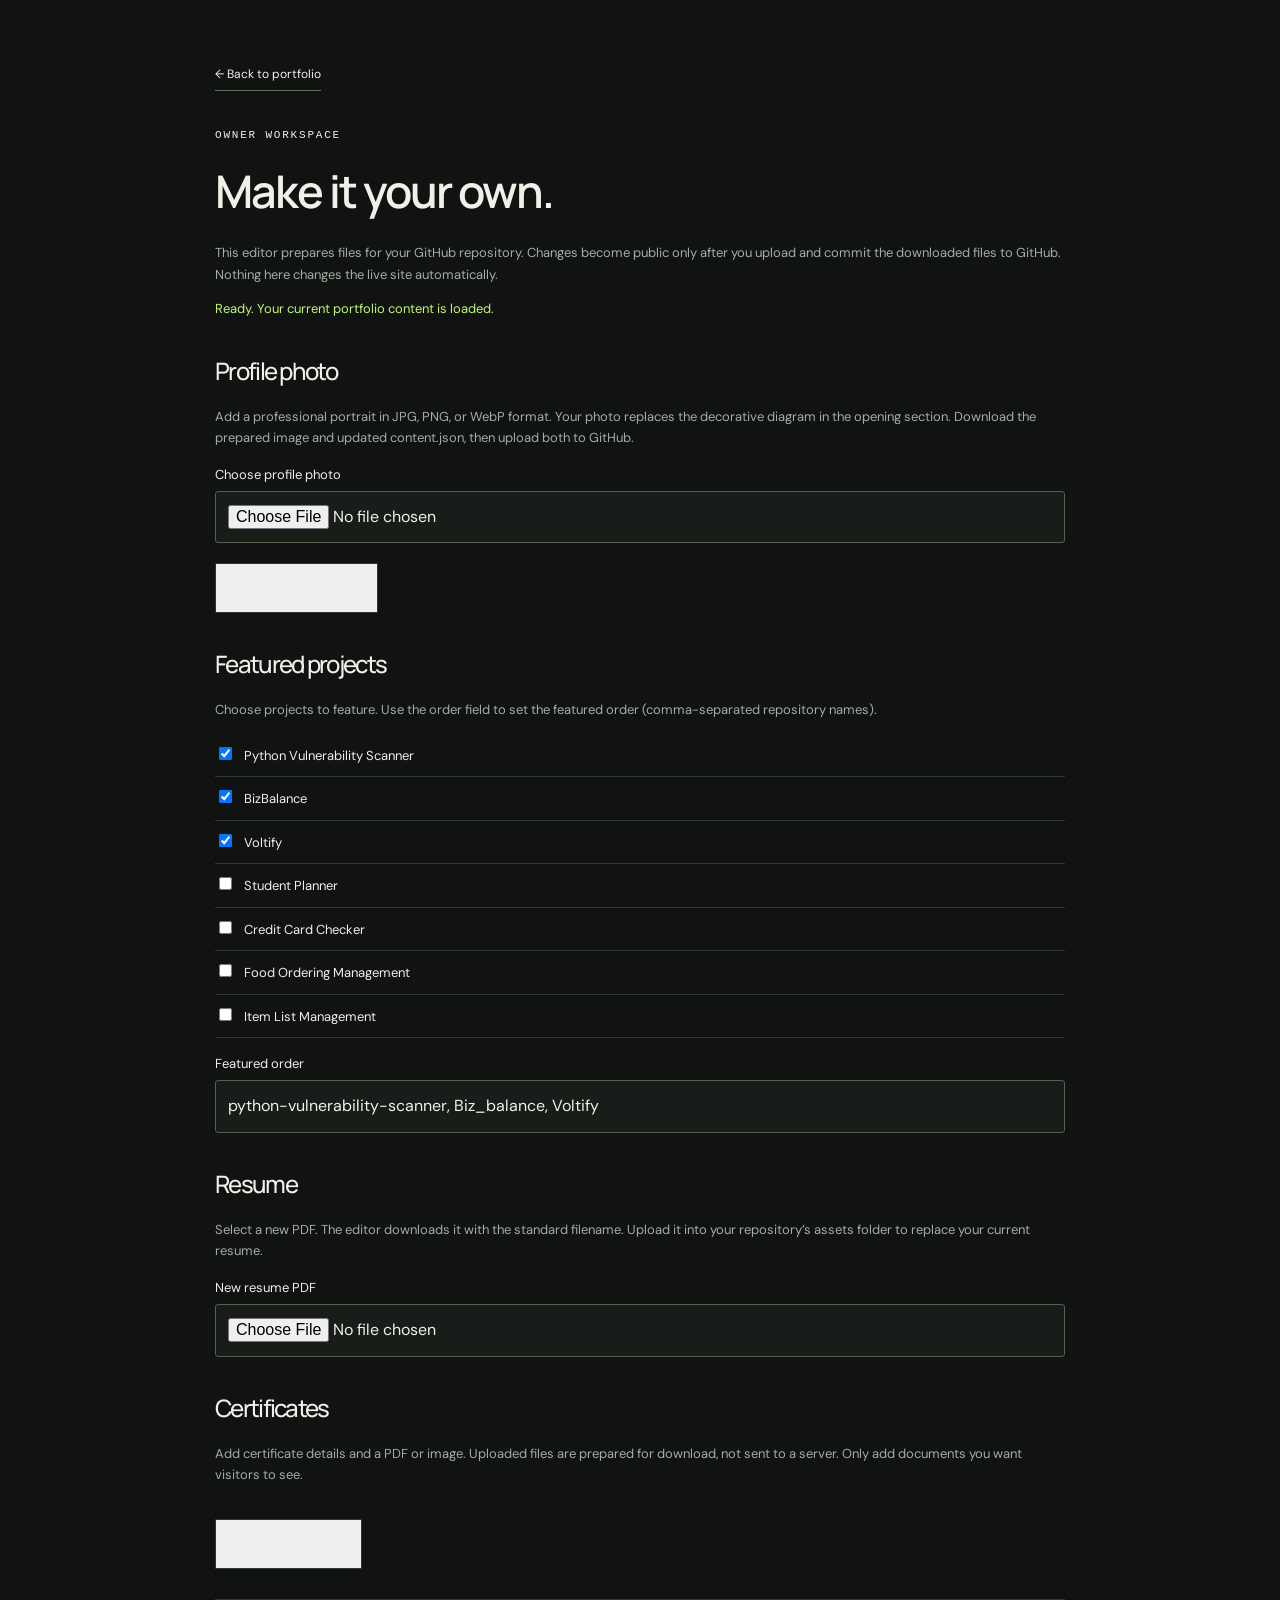
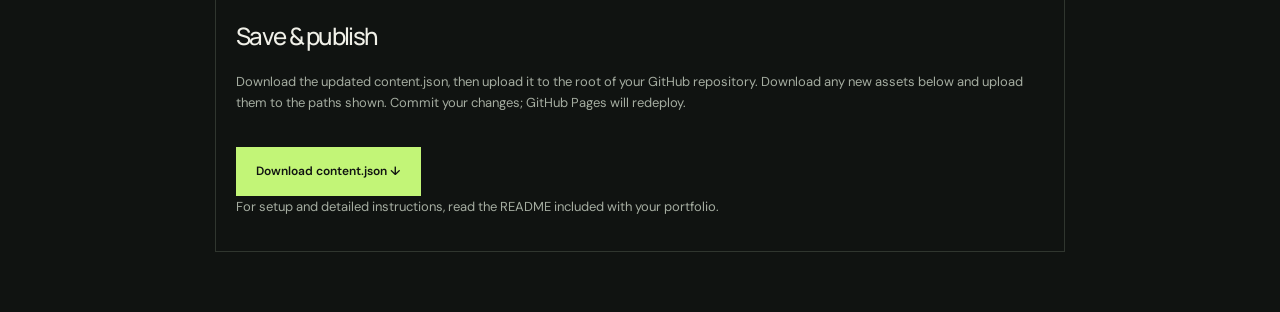
==== editor.html @ 980cb646 "first commit" ====
<!doctype html><html lang="en"><head><meta charset="utf-8"><meta name="viewport" content="width=device-width,initial-scale=1"><title>Portfolio content editor | Dinuka Dilshan</title><meta name="robots" content="noindex"><link rel="stylesheet" href="styles.css"><script src="editor.js" defer></script></head><body><main class="editor"><a class="text-link" href="index.html">← Back to portfolio</a><p class="eyebrow" style="margin-top:35px">OWNER WORKSPACE</p><h1>Make it your own.</h1><p class="help">This editor prepares files for your GitHub repository. Changes become public only after you upload and commit the downloaded files to GitHub. Nothing here changes the live site automatically.</p><p id="editor-status" role="status">Loading portfolio content…</p><div id="editor-controls" hidden><h2>Profile photo</h2><p class="help">Add a professional portrait in JPG, PNG, or WebP format. Your photo replaces the decorative diagram in the opening section. Download the prepared image and updated content.json, then upload both to GitHub.</p><label for="profile-file">Choose profile photo</label><input type="file" id="profile-file" accept="image/jpeg,image/png,image/webp"><img id="photo-preview" class="editor-photo-preview" alt="Profile photo preview" hidden><button class="button secondary" type="button" id="remove-photo">Remove profile photo</button><h2>Featured projects</h2><p class="help">Choose projects to feature. Use the order field to set the featured order (comma-separated repository names).</p><div id="pin-list"></div><label for="pin-order">Featured order</label><input id="pin-order"><h2>Resume</h2><p class="help">Select a new PDF. The editor downloads it with the standard filename. Upload it into your repository’s assets folder to replace your current resume.</p><label for="resume-file">New resume PDF</label><input type="file" id="resume-file" accept="application/pdf,.pdf"><h2>Certificates</h2><p class="help">Add certificate details and a PDF or image. Uploaded files are prepared for download, not sent to a server. Only add documents you want visitors to see.</p><div id="certificate-editor"></div><button class="button secondary" id="add-certificate" type="button">Add a certificate +</button><div class="editor-output"><h2 style="margin-top:0">Save & publish</h2><p class="help">Download the updated content.json, then upload it to the root of your GitHub repository. Download any new assets below and upload them to the paths shown. Commit your changes; GitHub Pages will redeploy.</p><button class="button primary" id="download-content" type="button">Download content.json ↓</button><div id="asset-downloads"></div><p class="help">For setup and detailed instructions, read the README included with your portfolio.</p></div></div></main></body></html>
---- styles.css ----
@import url('https://fonts.googleapis.com/css2?family=DM+Sans:wght@400;500;600;700&family=Manrope:wght@400;500;600;700;800&display=swap');
:root{--bg:#101311;--panel:#191d19;--line:#30362f;--text:#f0f0e8;--muted:#a5ada1;--green:#c2f577;--font:'DM Sans',Arial,sans-serif}*{box-sizing:border-box}html{scroll-behavior:smooth;scroll-padding-top:100px}body{margin:0;background:var(--bg);color:var(--text);font-family:var(--font);font-size:16px;line-height:1.65}a{color:inherit;text-decoration:none}button,input,select,textarea{font:inherit}button,a,input,select,textarea{touch-action:manipulation}a:focus-visible,button:focus-visible,input:focus-visible,select:focus-visible,textarea:focus-visible{outline:2px solid var(--green);outline-offset:5px}button{cursor:pointer}::selection{background:var(--green);color:var(--bg)}.wrap{max-width:1240px;margin:auto;padding-left:40px;padding-right:40px}.header{height:100px;max-width:1360px;margin:auto;padding:0 60px;display:flex;align-items:center;justify-content:space-between;gap:24px;border-bottom:1px solid var(--line)}.wordmark{font-family:'Manrope',Arial,sans-serif;font-size:36px;font-weight:800;letter-spacing:-3px;line-height:1}.wordmark span,.accent{color:var(--green)}nav{display:flex;gap:34px;font-size:13px;color:var(--muted)}nav a:hover,.text-link:hover,.hero-social a:hover,.contact-links a:hover{color:var(--green)}.nav-contact{font-size:13px;border-bottom:1px solid var(--muted);padding:7px 0}.nav-contact span{margin-left:22px;color:var(--green)}.hero{padding-top:76px;display:grid;grid-template-columns:1.15fr 1fr;column-gap:60px;align-items:center}.eyebrow{font-family:monospace;font-size:11px;letter-spacing:1.8px;margin:0 0 24px;display:flex;align-items:center;gap:10px}.status-dot{width:7px;height:7px;display:inline-block;background:var(--green);border-radius:50%;box-shadow:0 0 14px #c2f57755}h1,h2,h3,p{margin-top:0}h1{font-family:'Manrope',Arial,sans-serif;font-weight:600;letter-spacing:-7px;font-size:clamp(70px,7.5vw,106px);line-height:1.03;margin-bottom:28px}.hero-line{font-size:24px;line-height:1.45;letter-spacing:-.5px;margin-bottom:20px}.hero-line span{color:var(--muted)}.hero-description{font-size:14px;color:var(--muted);max-width:390px;line-height:1.8}.actions{display:flex;gap:12px;margin:30px 0 24px;flex-wrap:wrap}.button{display:inline-flex;align-items:center;justify-content:center;gap:26px;font-size:12px;padding:14px 19px;border:1px solid var(--line);font-weight:600;transition:background .2s,transform .2s}.button:hover{transform:translateY(-2px)}.primary{background:var(--green);color:#17200d;border-color:var(--green)}.primary:hover{background:#d4ff9c}.secondary:hover{background:var(--panel)}.hero-social{display:flex;gap:20px;font-size:12px}.hero-social>span{color:#555f50}.system-visual{height:470px;position:relative;overflow:hidden;background:radial-gradient(ellipse at center,#c2f57709 0,transparent 65%),linear-gradient(#ffffff03 1px,transparent 1px),linear-gradient(90deg,#ffffff03 1px,transparent 1px);background-size:auto,26px 26px,26px 26px;border:1px solid var(--line);border-radius:2px}.visual-top,.visual-bottom{position:absolute;left:20px;right:20px;display:flex;justify-content:space-between;font:9px monospace;letter-spacing:1px;color:var(--muted)}.visual-top{top:20px}.visual-bottom{bottom:20px}.orbit{border:1px solid #68745a55;border-radius:50%;position:absolute;left:50%;top:50%;transform:translate(-50%,-50%)}.orbit-one{width:220px;height:220px}.orbit-two{width:360px;height:360px;border-style:dashed}.axis{position:absolute;background:#414c3944}.axis-h{height:1px;width:100%;top:50%}.axis-v{width:1px;height:100%;left:50%}.core{position:absolute;left:50%;top:50%;transform:translate(-50%,-50%);width:150px;height:150px;display:flex;flex-direction:column;justify-content:center;align-items:center;background:#1c2318;box-shadow:0 0 70px #b9ed6910;border:1px solid #8baa6577;border-radius:50%}.core>span{color:var(--green);font:19px monospace}.core strong{font-family:Manrope,Arial,sans-serif;font-size:49px;line-height:1.3;letter-spacing:-3px}.core small{font:6px monospace;letter-spacing:.6px;color:var(--muted)}.node{position:absolute;display:flex;align-items:center;gap:10px;background:#1c211b;border:1px solid #45533a;padding:10px 14px;box-shadow:0 10px 25px #0005}.node b{font:19px monospace;color:var(--green)}.node span{font:9px monospace;letter-spacing:1px}.node-code{top:75px;left:32px}.node-network{top:210px;right:16px}.node-security{bottom:65px;left:38px}.hero-bottom{grid-column:1/-1;border-top:1px solid var(--line);margin-top:66px;display:flex;justify-content:space-between;padding:22px 0;font:9px monospace;letter-spacing:1.2px;color:var(--muted)}.discipline-band{background:var(--green);color:#28361e;overflow:hidden}.discipline-band .wrap{display:flex;justify-content:space-between;align-items:center;gap:25px;padding-top:17px;padding-bottom:17px;font:11px monospace;letter-spacing:1.5px;white-space:nowrap}.discipline-band i{font-size:22px;font-style:normal}.section{padding-top:100px;padding-bottom:100px;scroll-margin-top:20px}.about{display:grid;grid-template-columns:1fr 1fr;gap:80px;border-bottom:1px solid var(--line)}h2{font-family:Manrope,Arial,sans-serif;font-size:clamp(28px,3.2vw,43px);line-height:1.3;letter-spacing:-1.7px;font-weight:500;margin-bottom:20px}.muted{color:var(--muted)}.serif{font-family:Georgia,serif;font-weight:400;font-style:italic}.about-copy{font-size:15px;color:var(--muted)}.about-copy>p:first-child{color:var(--text);font-size:18px;line-height:1.7}.about-meta{display:flex;gap:40px;border-top:1px solid var(--line);padding-top:25px;margin-top:32px}.about-meta small{display:block;font:9px monospace;letter-spacing:1.2px;margin-bottom:10px}.about-meta span{color:var(--text);font-size:12px}.section-heading{display:flex;justify-content:space-between;gap:30px;align-items:flex-end}.text-link{font-size:12px;border-bottom:1px solid #637055;padding:5px 0;display:inline-block;white-space:nowrap}.section-heading>.text-link{margin-bottom:23px}.section-intro{font-size:14px;color:var(--muted);margin-bottom:30px}.filters{display:flex;gap:7px;flex-wrap:wrap;margin-bottom:30px}.filters button{background:transparent;border:1px solid transparent;border-radius:30px;color:var(--muted);padding:7px 17px;font-size:11px}.filters button.active{border-color:var(--green);color:var(--green);background:#c2f57708}.filters button:hover{color:var(--text);border-color:var(--line)}.projects-grid{display:grid;grid-template-columns:repeat(3,1fr);gap:24px}.project-card{border:1px solid var(--line);background:#151915;display:flex;flex-direction:column;transition:transform .2s,border-color .2s;min-width:0}.project-card:hover{transform:translateY(-4px);border-color:#79896b}.project-art{height:205px;position:relative;overflow:hidden;background:linear-gradient(125deg,#202b23,#141d18);display:flex;align-items:center;justify-content:center;border-bottom:1px solid var(--line)}.project-art::before{content:'';position:absolute;inset:0;background:linear-gradient(#ffffff04 1px,transparent 1px),linear-gradient(90deg,#ffffff04 1px,transparent 1px);background-size:22px 22px}.featured-label{position:absolute;top:13px;left:13px;z-index:1;font:8px monospace;letter-spacing:1px;padding:4px 8px;color:var(--green);background:#101710dd;border:1px solid #68795a77}.art-caption{position:absolute;bottom:12px;left:15px;font:8px monospace;letter-spacing:1px;color:#bdc9b1}.mini-window{position:relative;width:78%;background:#101712;border:1px solid #536249;border-radius:6px;padding:13px;box-shadow:14px 14px 0 #0002;transform:rotate(-4deg)}.window-bar{display:flex;gap:4px;margin-bottom:18px}.window-bar i{width:4px;height:4px;background:#6c8061;border-radius:50%}.terminal-text{font:9px monospace;color:#93a58b;margin-bottom:7px}.terminal-text.green{color:var(--green)}.scan-line{height:3px;margin:9px 0;background:#35432c;width:80%}.scan-line.short{width:50%;background:#779c4f}.phone{position:relative;width:90px;height:160px;background:#ecf1e8;border:5px solid #28352c;border-radius:17px;transform:rotate(10deg);color:#293a2d;padding:15px 7px;box-shadow:15px 10px 30px #0005}.phone small{font-size:6px;display:block}.phone strong{font-size:17px;letter-spacing:-.6px;display:block;margin-top:6px}.phone .chart{height:43px;display:flex;align-items:end;gap:4px;margin:12px 0}.chart i{background:#86b65f;width:8px}.chart i:nth-child(1){height:35%}.chart i:nth-child(2){height:65%}.chart i:nth-child(3){height:50%}.chart i:nth-child(4){height:85%}.chart i:nth-child(5){height:100%}.phone-line{height:3px;background:#c5d2bd;margin-top:6px}.project-art.balance{background:#2b3d2f}.project-art.volt{background:#202e2d}.volt-logo{font-size:77px;position:relative;color:#b9f08d;font-weight:bold;font-style:italic;letter-spacing:-7px}.volt-logo small{display:block;letter-spacing:5px;font:9px monospace;text-align:center}.project-art.planner{background:#302c38}.planner .phone{transform:rotate(-9deg);background:#f4eefb;border-color:#54415c}.planner .phone-line{background:#b6a3cd;height:12px;margin-top:10px;border-radius:3px}.project-art.card{background:#242b38}.credit-card{position:relative;background:linear-gradient(125deg,#42536b,#1b263b);width:195px;height:113px;transform:rotate(-10deg);border:1px solid #71839e;border-radius:12px;padding:17px;font:10px monospace;color:#d0dcee}.credit-card b{display:block;font-size:19px;margin:12px 0}.java-symbol{position:relative;font:56px monospace;color:#c2f577}.project-content{padding:22px;display:flex;flex-direction:column;flex:1}.project-category{font:9px monospace;text-transform:uppercase;letter-spacing:1.5px;color:var(--muted);margin-bottom:10px}.project-content h3{font-size:19px;line-height:1.35;font-weight:500;letter-spacing:-.5px;margin-bottom:12px}.project-content p{font-size:12px;color:var(--muted);line-height:1.8;flex:1}.tags{display:flex;gap:8px;flex-wrap:wrap}.tags span{font-size:10px;padding:4px 8px;background:#ffffff04;border:1px solid var(--line);color:#bdc7b6}.project-link{display:flex;justify-content:space-between;border-top:1px solid var(--line);margin-top:22px;padding-top:14px;font-size:11px}.project-link span{color:var(--green);font-size:17px;line-height:1}.skills-section{background:#191e18;border-top:1px solid var(--line);border-bottom:1px solid var(--line)}.heading-note{font-size:12px;color:var(--muted);margin-bottom:25px}.skill-rows{margin-top:42px}.skill-row{display:grid;grid-template-columns:45px 210px 1fr;gap:20px;align-items:start;padding:27px 0;border-top:1px solid #3c4536}.skill-number{color:var(--green);font:11px monospace;padding-top:5px}.skill-row h3{font-size:18px;font-weight:500;margin:0}.skill-row .tags span{background:transparent;font-size:11px;padding:5px 10px}.skills-note{color:var(--muted);font-size:11px;margin-top:25px;margin-bottom:0}.credentials-grid{display:grid;grid-template-columns:1.1fr 1fr;gap:70px;margin-top:30px}.education{position:relative;border:1px solid var(--line);padding:32px}.small-icon{position:absolute;right:25px;top:20px;font-size:27px;color:var(--green)}.education .eyebrow,.certificates .eyebrow{color:var(--muted);font-size:9px;margin-bottom:24px}.education h3{font-size:22px;font-weight:500;line-height:1.5;letter-spacing:-.5px}.education>p:not(.eyebrow){font-size:13px;color:var(--muted)}.label{font:9px monospace;letter-spacing:1px;color:var(--green)}.activities{border-top:1px solid var(--line);margin-top:30px;padding-top:20px}.activities small{font:9px monospace;letter-spacing:1px;color:var(--muted)}.activities p{font-size:12px;margin:10px 0 0;color:var(--muted)}.certificates{padding:32px 0}.certificates h3{font-size:24px;font-weight:400}.certificates p:not(.eyebrow){font-size:14px;color:var(--muted);max-width:320px}.certificate-item{padding:16px 0;border-top:1px solid var(--line)}.certificate-item h3{font-size:18px;margin:0 0 5px}.certificate-item p{font-size:12px!important;margin:0 0 8px}.contact-section{padding:80px 0;background:#1c2418;border-top:1px solid #39472d}.contact-section h2{font-size:clamp(60px,8vw,100px);line-height:1.1;letter-spacing:-4px}.contact-bottom{display:flex;justify-content:space-between;align-items:flex-end;gap:25px;margin-top:40px}.contact-bottom p{color:var(--muted);font-size:13px;margin:0}.email-link{font-size:clamp(14px,2vw,23px);border-bottom:1px solid #71855c;padding-bottom:8px}.email-link span{margin-left:20px;color:var(--green)}.contact-links{display:flex;gap:30px;font-size:12px;margin-top:38px}footer{display:flex;justify-content:space-between;align-items:center;min-height:105px;gap:20px}footer .wordmark{font-size:29px}footer p,footer>a:last-child{font:9px monospace;letter-spacing:1px;color:var(--muted);margin:0}.skip{position:absolute;left:20px;top:-100px;z-index:100;background:var(--green);color:var(--bg);padding:12px}.skip:focus{top:10px}.sr-only{position:absolute;width:1px;height:1px;padding:0;margin:-1px;overflow:hidden;clip:rect(0,0,0,0);white-space:nowrap;border:0}[hidden]{display:none!important}
/* Owner content editor */
.editor{max-width:900px;margin:60px auto;padding:0 25px}.editor h1{font-size:45px;letter-spacing:-2px}.editor h2{font-size:24px;margin-top:35px}.editor label{display:block;font-size:13px;margin:15px 0 6px}.editor input,.editor textarea,.editor select{width:100%;padding:12px;background:var(--panel);border:1px solid #56604e;color:var(--text);border-radius:3px}.editor input[type=checkbox]{width:auto;margin-right:12px}.editor .pin-option{padding:10px 0;margin:0;border-bottom:1px solid var(--line)}.editor .help{font-size:13px;color:var(--muted)}.editor .button{margin-top:20px}.editor fieldset{border:1px solid var(--line);padding:20px;margin-top:15px}.editor legend{padding:0 10px;font-size:13px}.editor-output{border:1px solid var(--line);padding:20px;margin:30px 0}.editor #editor-status{color:var(--green);font-size:13px}.editor button{color:var(--text)}.editor button.primary{color:var(--bg)}
@media(min-width:1440px){.hero{padding-top:100px}.system-visual{height:500px}}@media(max-width:1000px){.header{padding:0 30px}.wrap{padding-left:30px;padding-right:30px}.hero{gap:30px}.system-visual{height:400px}.orbit-two{width:300px;height:300px}.node-network{right:8px}.node-code{left:12px;top:60px}.projects-grid{grid-template-columns:repeat(2,1fr)}.about{gap:40px}.skill-row{grid-template-columns:30px 175px 1fr}.credentials-grid{gap:35px}}@media(max-width:700px){html{scroll-padding-top:20px}.header{height:80px;padding:0 22px;gap:14px}.wordmark{font-size:30px}nav{gap:16px;font-size:11px}nav a:nth-child(1),nav a:nth-child(4){display:none}.nav-contact{font-size:11px}.nav-contact span{margin-left:8px}.wrap{padding-left:22px;padding-right:22px}.hero{padding-top:45px;grid-template-columns:1fr}.eyebrow{font-size:9px;letter-spacing:1.2px}h1{font-size:82px;letter-spacing:-6px}.hero-line{font-size:22px}.hero-description{max-width:360px}.hero-social{margin-bottom:15px}.system-visual{height:330px;margin-top:15px}.orbit-one{width:180px;height:180px}.orbit-two{width:280px;height:280px}.core{width:130px;height:130px}.node-code{top:45px;left:18px}.node-network{top:165px;right:12px}.node-security{bottom:40px;left:28px}.hero-bottom{margin-top:25px;font-size:7px;letter-spacing:.5px;gap:20px}.hero-bottom>span{max-width:150px}.discipline-band .wrap{justify-content:flex-start;gap:22px;font-size:9px;padding-top:12px;padding-bottom:12px}.discipline-band i{font-size:17px}.section{padding-top:65px;padding-bottom:65px}.about{grid-template-columns:1fr;gap:15px}.about-meta{gap:25px}.section-heading{display:block}.section-heading>.text-link{margin:0 0 20px}.projects-grid{grid-template-columns:1fr}.project-art{height:220px}.filters{gap:3px}.filters button{padding:7px 12px}.skill-row{grid-template-columns:25px 1fr;gap:10px}.skill-row .tags{grid-column:2}.heading-note{margin:0}.credentials-grid{grid-template-columns:1fr;gap:15px}.education{padding:25px}.certificates{padding-bottom:0}.contact-section{padding:60px 0}.contact-section h2{font-size:72px}.contact-bottom{display:block;margin-top:25px}.email-link{display:inline-block;margin-top:25px;font-size:16px}.email-link span{margin-left:10px}footer{flex-wrap:wrap;gap:15px;padding-top:25px;padding-bottom:25px}footer>a:last-child{font-size:8px}.editor{margin-top:30px}.editor h1{font-size:34px}}@media(prefers-reduced-motion:reduce){html{scroll-behavior:auto}*,*::before,*::after{transition:none!important;animation:none!important}}

/* Optional owner-supplied portrait */
.profile-portrait{height:470px;margin:0;position:relative;overflow:hidden;border:1px solid var(--line);background:var(--panel)}
.profile-portrait img{display:block;width:100%;height:100%;object-fit:cover;object-position:center 30%}
.profile-portrait figcaption{position:absolute;bottom:0;left:0;right:0;padding:45px 22px 20px;background:linear-gradient(transparent,#101311eb);display:flex;flex-direction:column;gap:6px;font:10px monospace;letter-spacing:1.2px;color:var(--text)}
.profile-portrait figcaption span:last-child{color:var(--green);font-size:8px}
.editor-photo-preview{display:block;width:160px;max-height:200px;object-fit:cover;margin-top:20px;border:1px solid var(--line)}
.skill-row{grid-template-columns:235px 1fr}
@media(min-width:1440px){.profile-portrait{height:500px}}
@media(max-width:1000px){.profile-portrait{height:400px}.skill-row{grid-template-columns:205px 1fr}}
@media(max-width:700px){.profile-portrait{height:420px;margin-top:15px}.skill-row{grid-template-columns:1fr}.skill-row .tags{grid-column:1}}
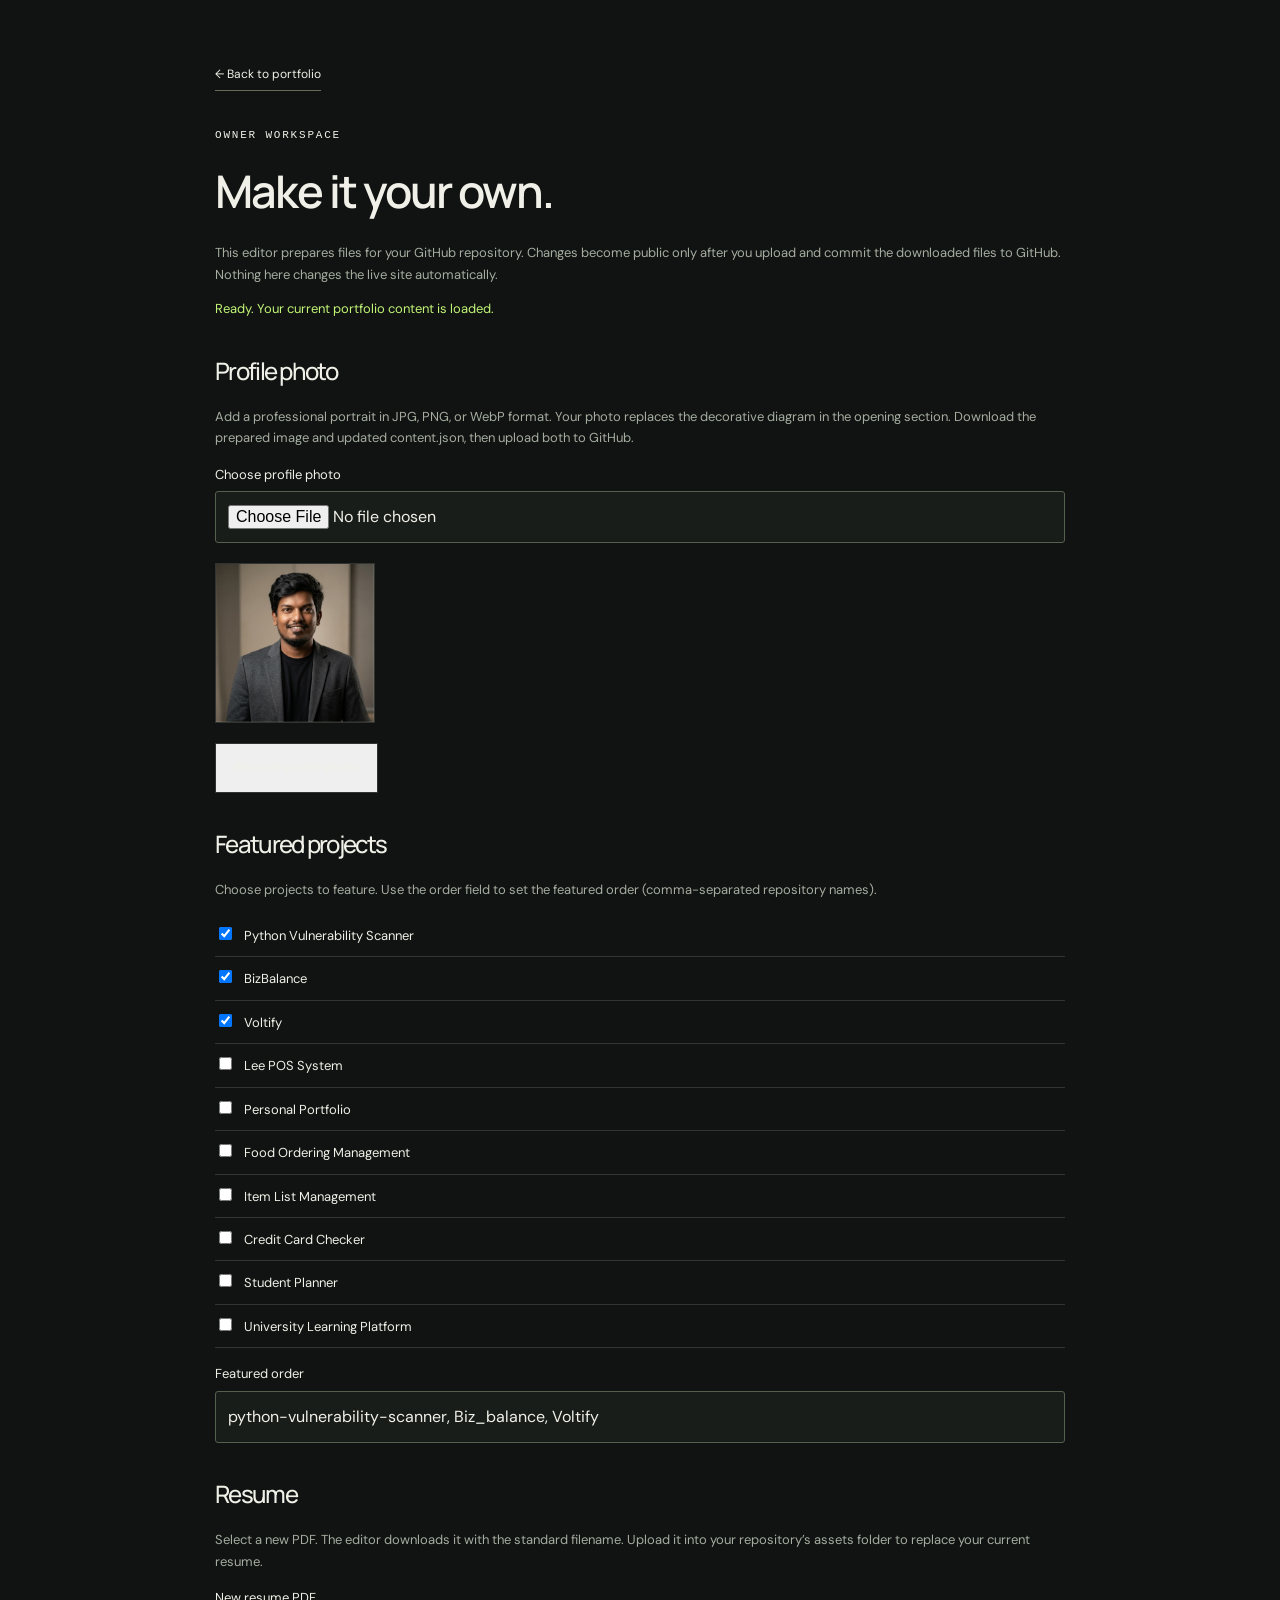
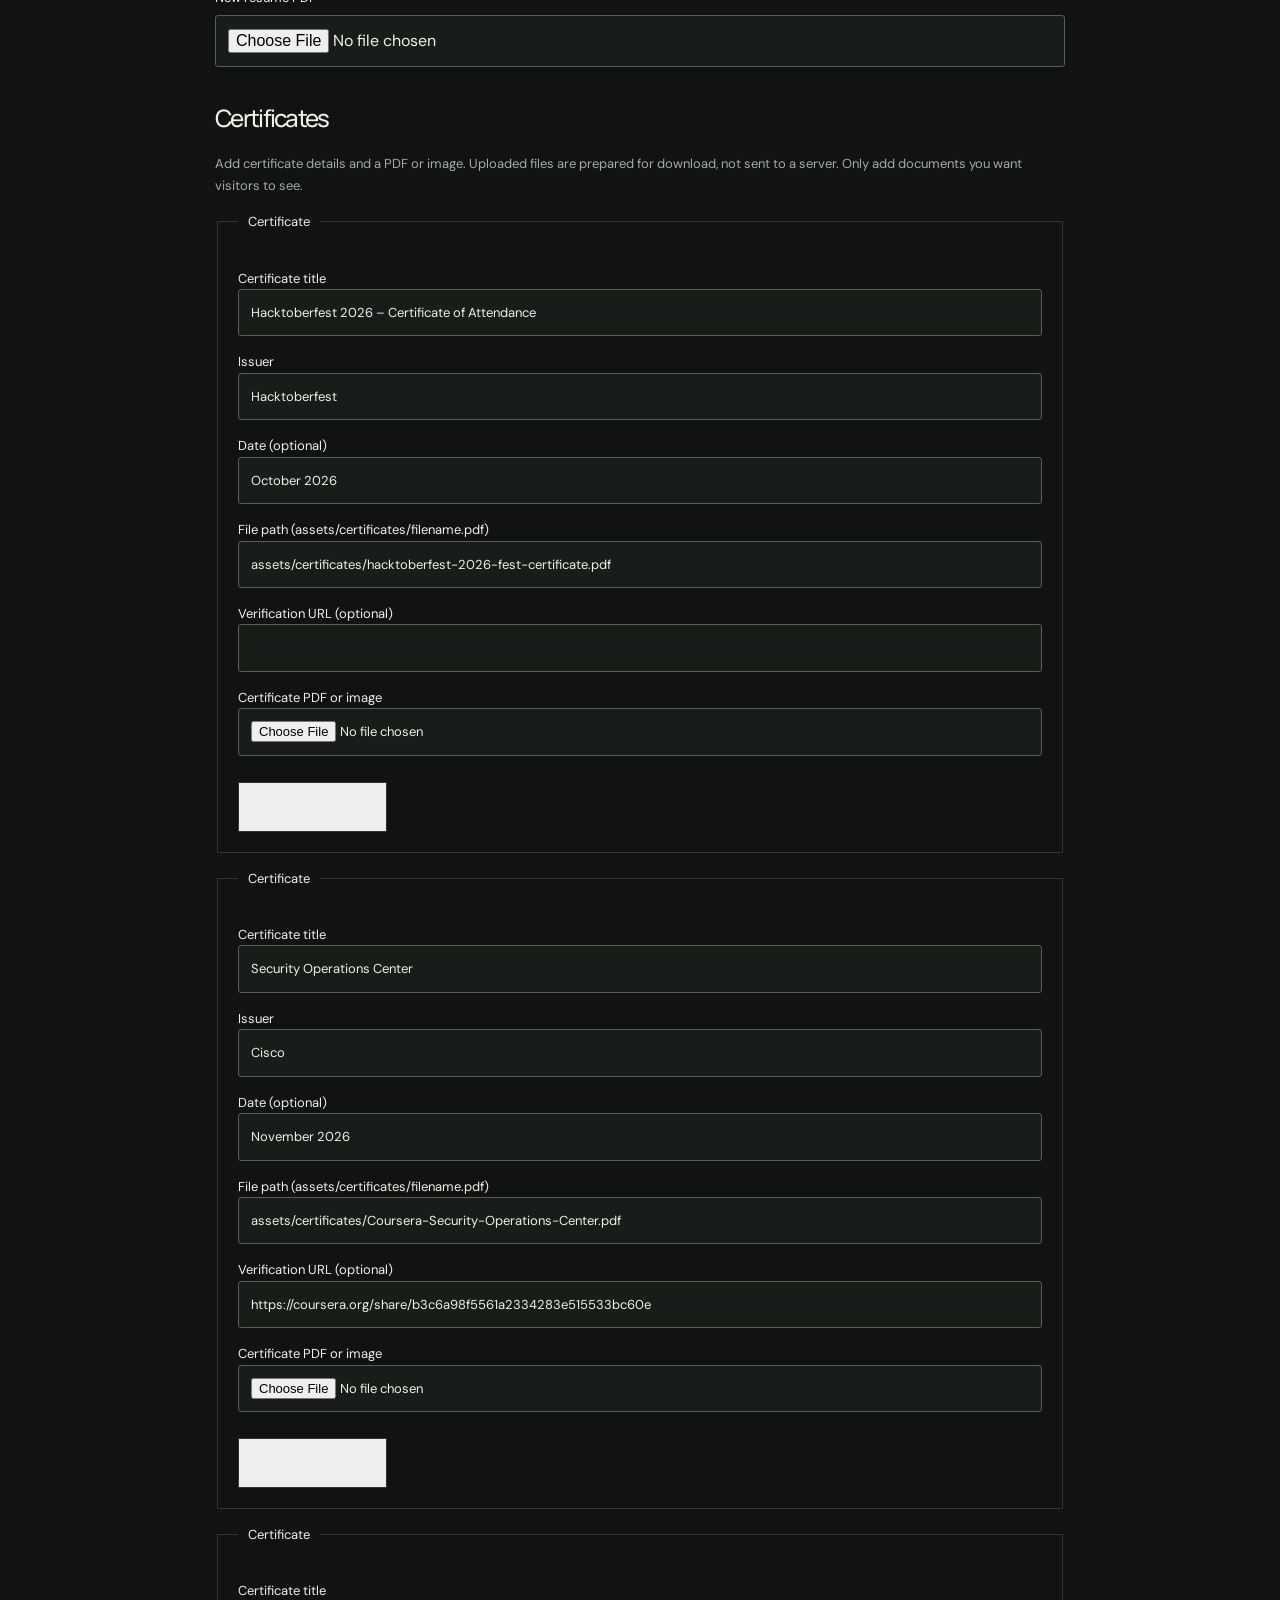
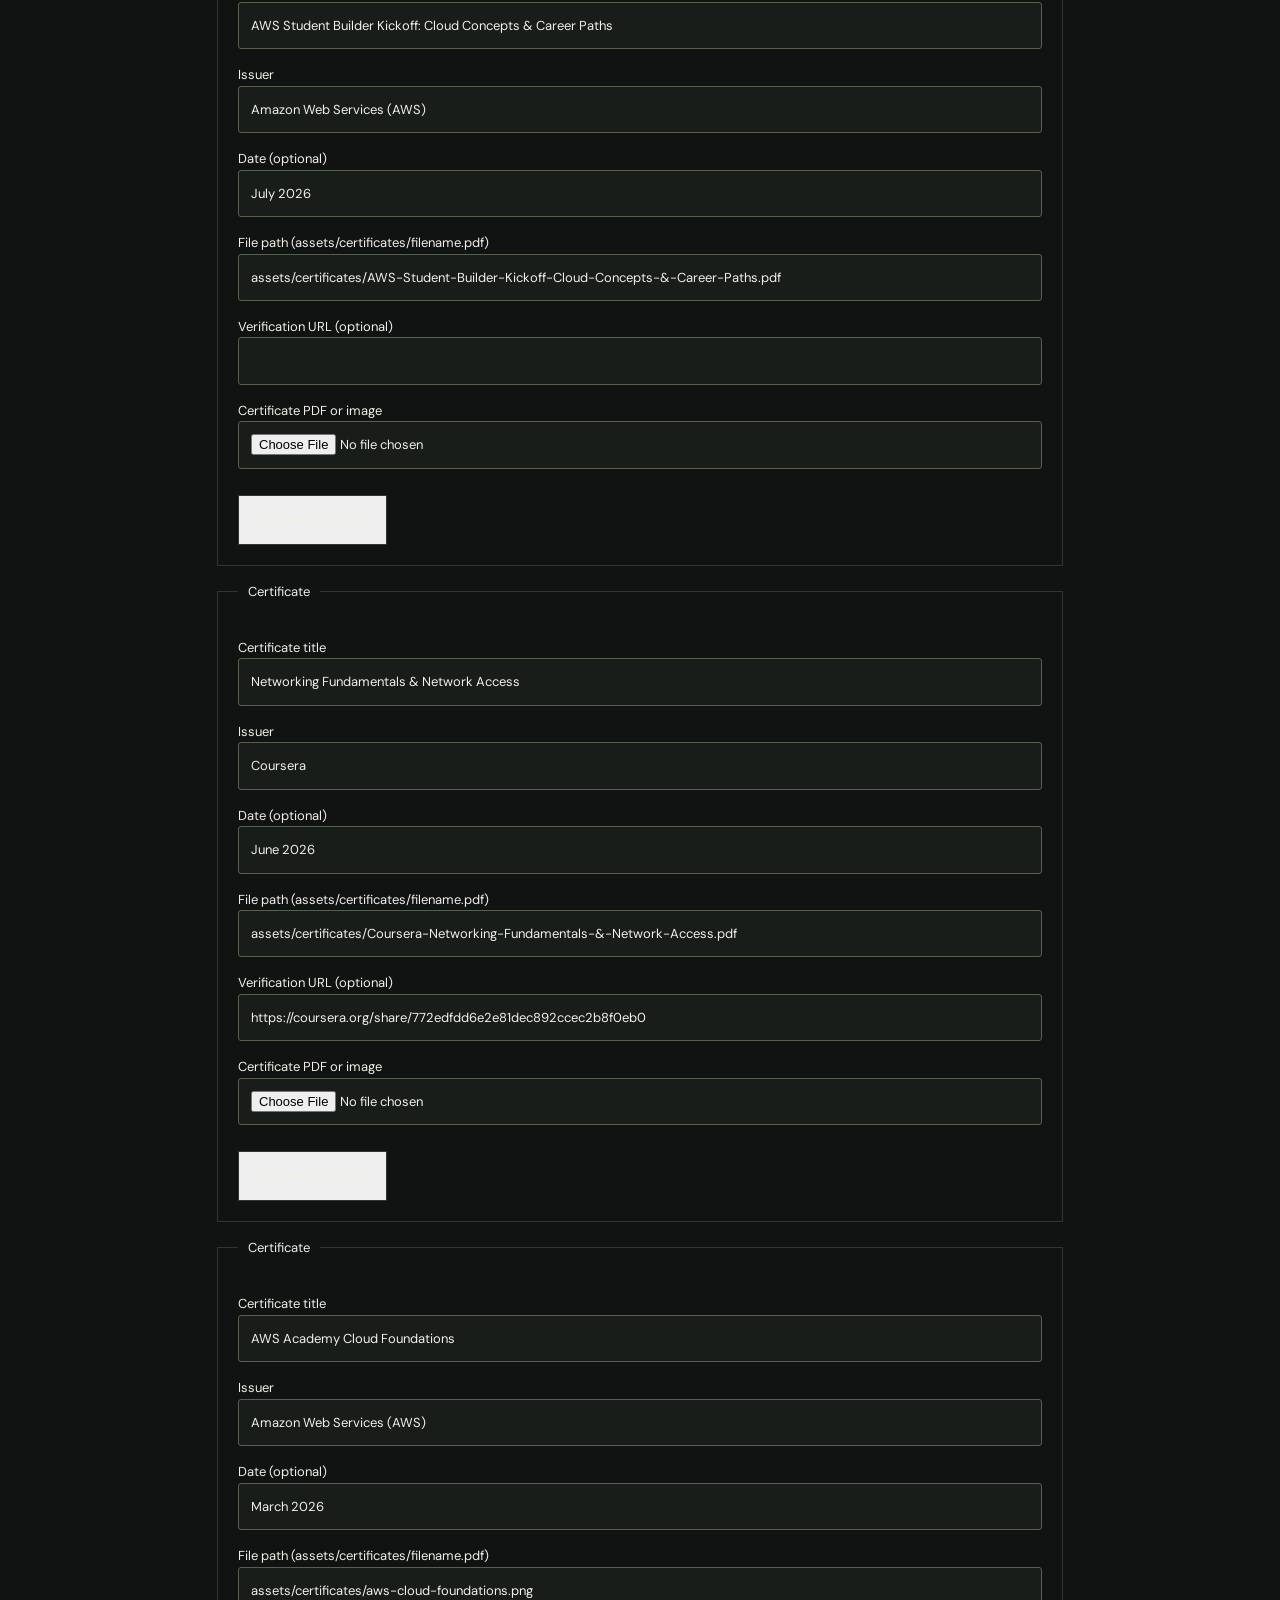
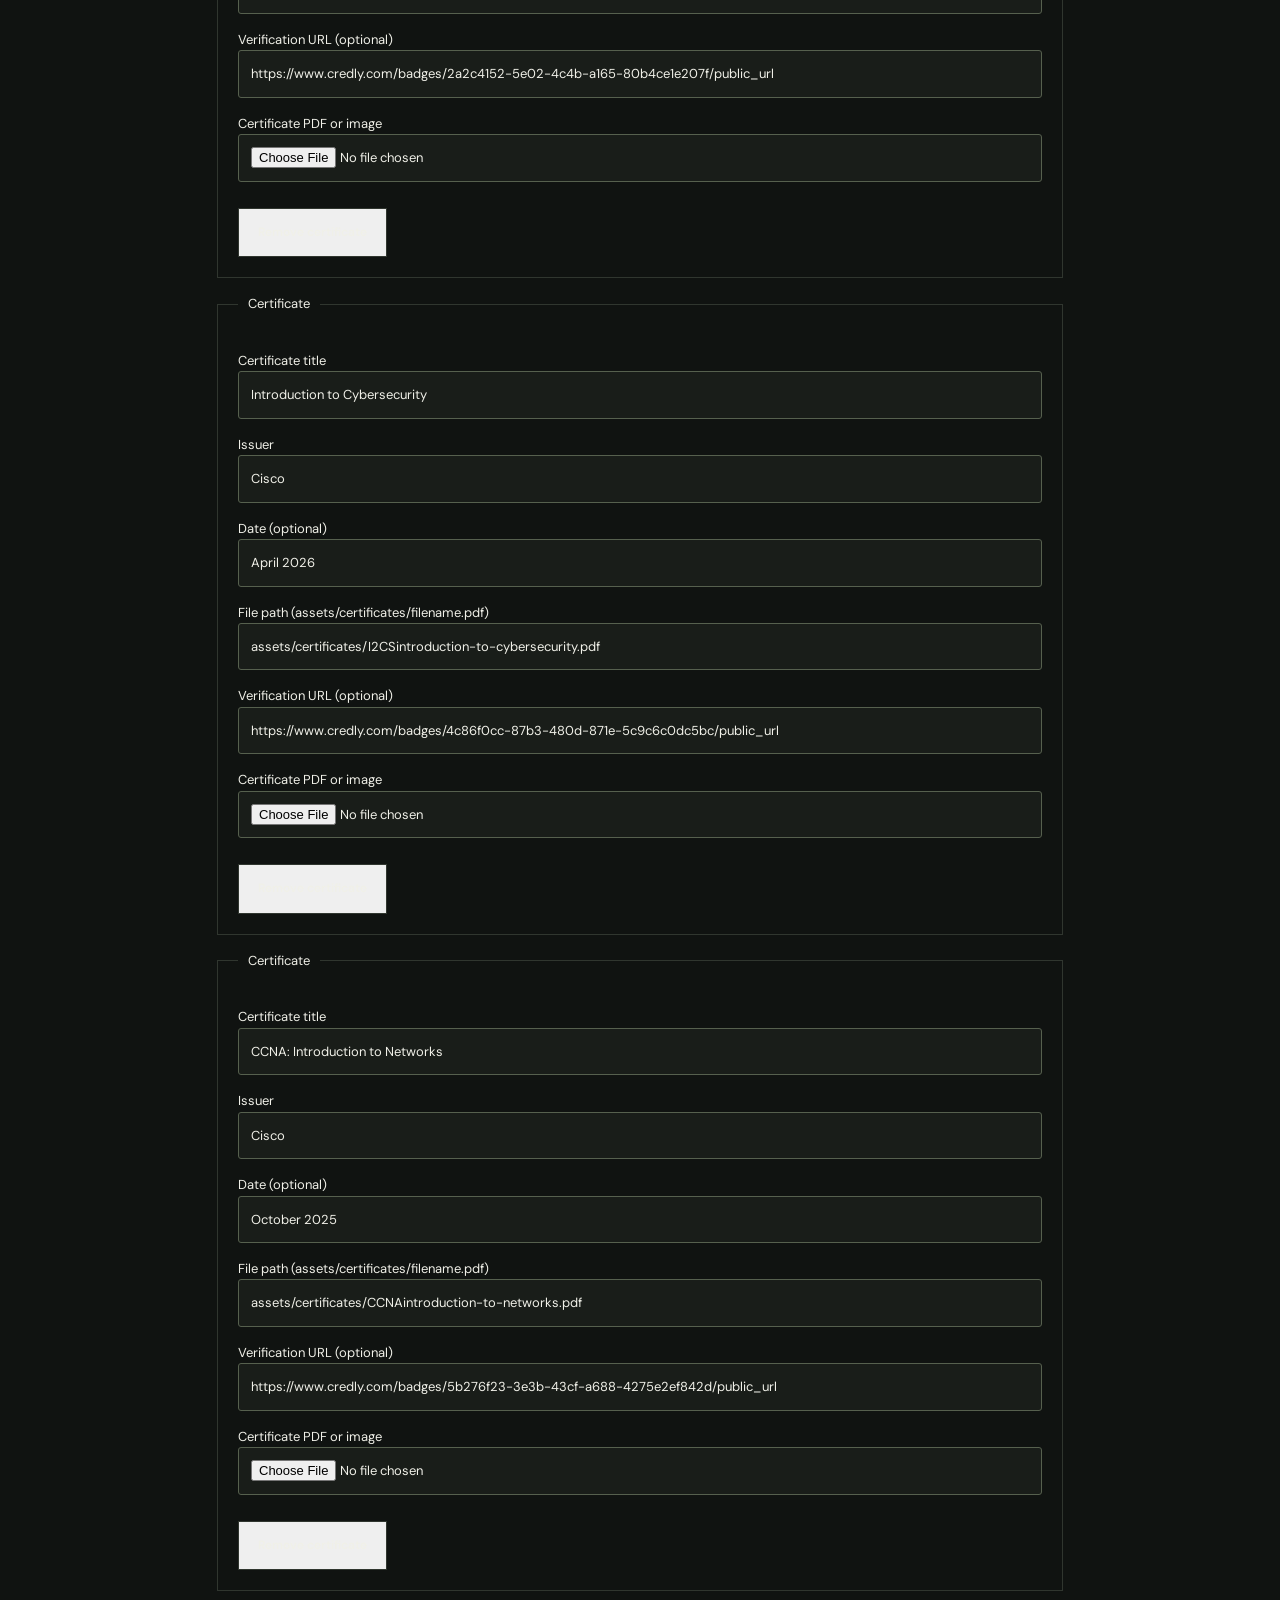
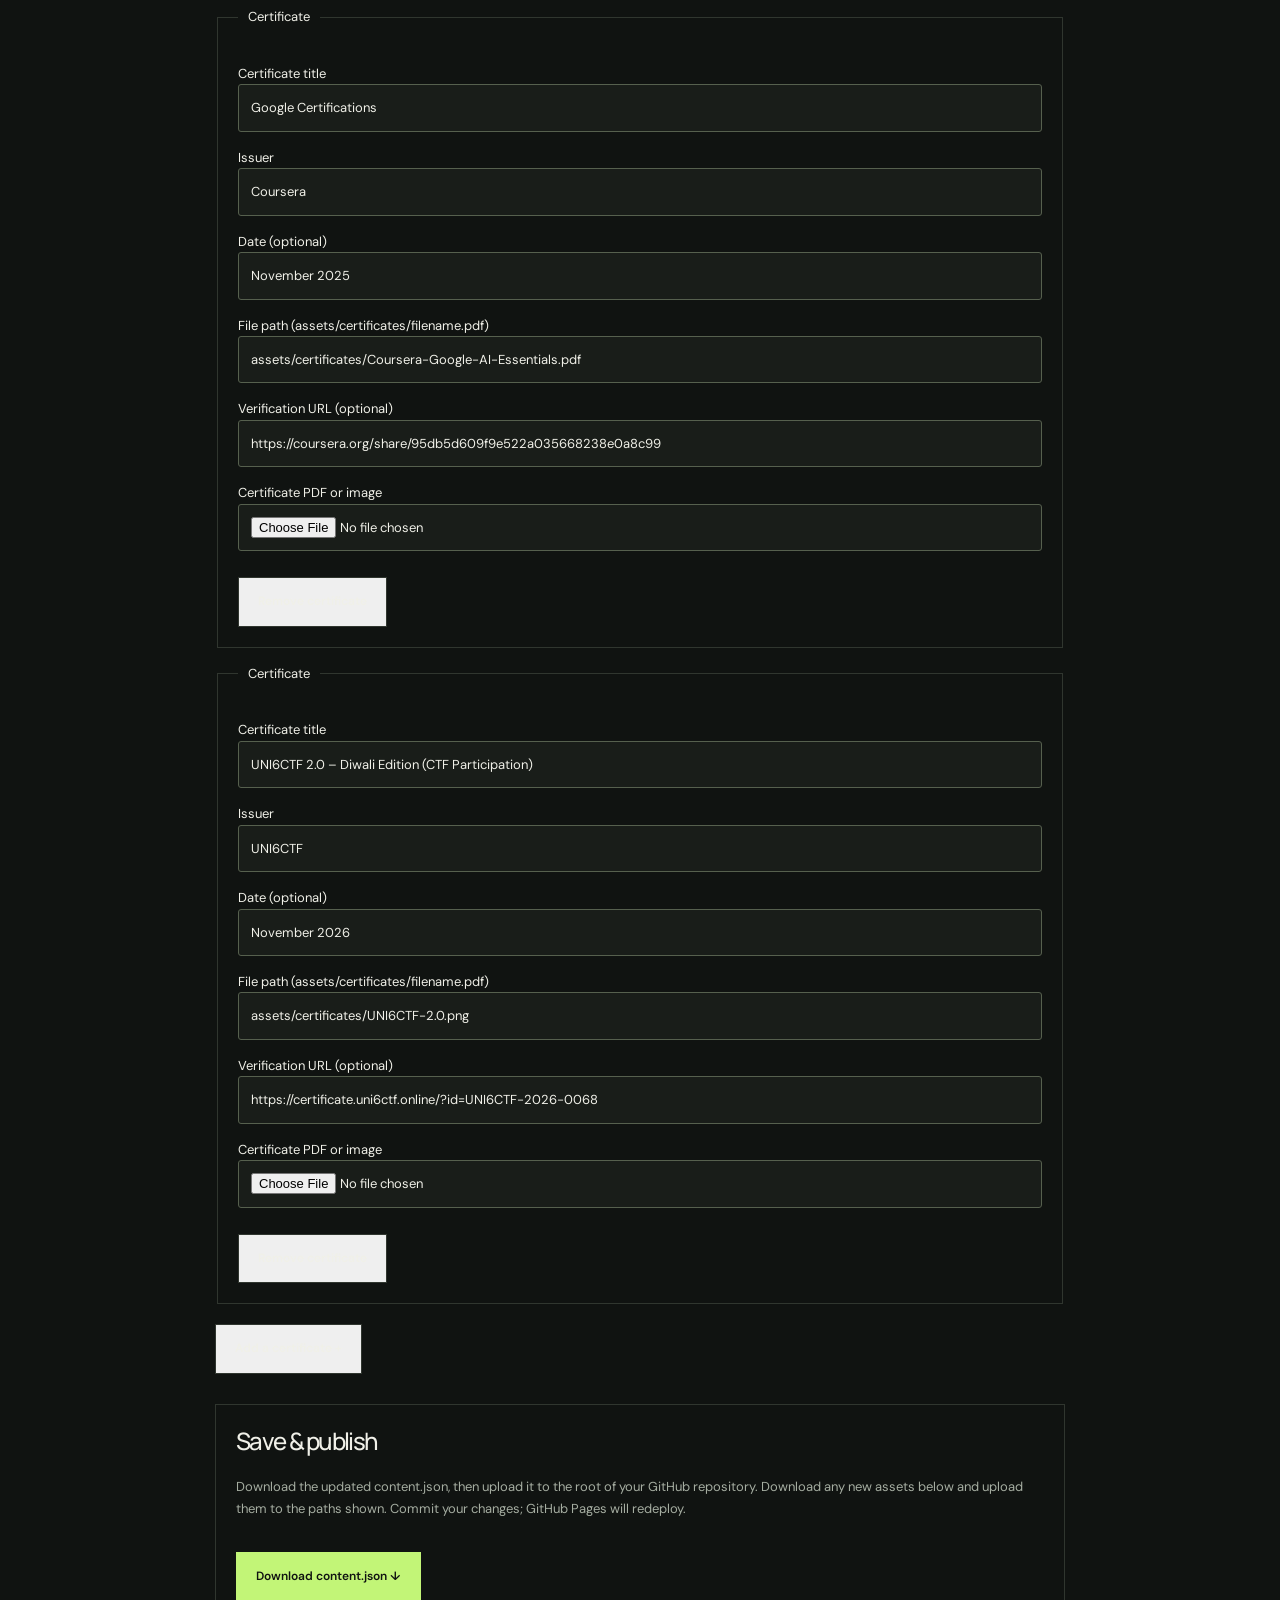
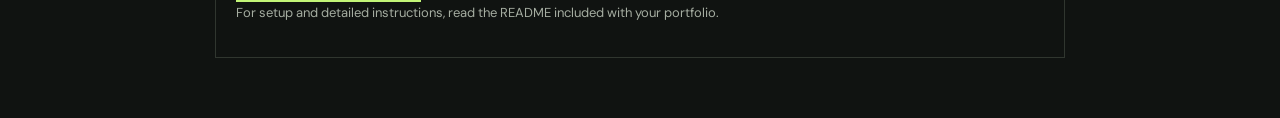
==== commit b93ccde5: "Sync portfolio projects automatically from GitHub" ====
--- a/editor.html
+++ b/editor.html
@@ -1 +1 @@
-<!doctype html><html lang="en"><head><meta charset="utf-8"><meta name="viewport" content="width=device-width,initial-scale=1"><title>Portfolio content editor | Dinuka Dilshan</title><meta name="robots" content="noindex"><link rel="stylesheet" href="styles.css"><script src="editor.js" defer></script></head><body><main class="editor"><a class="text-link" href="index.html">← Back to portfolio</a><p class="eyebrow" style="margin-top:35px">OWNER WORKSPACE</p><h1>Make it your own.</h1><p class="help">This editor prepares files for your GitHub repository. Changes become public only after you upload and commit the downloaded files to GitHub. Nothing here changes the live site automatically.</p><p id="editor-status" role="status">Loading portfolio content…</p><div id="editor-controls" hidden><h2>Profile photo</h2><p class="help">Add a professional portrait in JPG, PNG, or WebP format. Your photo replaces the decorative diagram in the opening section. Download the prepared image and updated content.json, then upload both to GitHub.</p><label for="profile-file">Choose profile photo</label><input type="file" id="profile-file" accept="image/jpeg,image/png,image/webp"><img id="photo-preview" class="editor-photo-preview" alt="Profile photo preview" hidden><button class="button secondary" type="button" id="remove-photo">Remove profile photo</button><h2>Featured projects</h2><p class="help">Choose projects to feature. Use the order field to set the featured order (comma-separated repository names).</p><div id="pin-list"></div><label for="pin-order">Featured order</label><input id="pin-order"><h2>Resume</h2><p class="help">Select a new PDF. The editor downloads it with the standard filename. Upload it into your repository’s assets folder to replace your current resume.</p><label for="resume-file">New resume PDF</label><input type="file" id="resume-file" accept="application/pdf,.pdf"><h2>Certificates</h2><p class="help">Add certificate details and a PDF or image. Uploaded files are prepared for download, not sent to a server. Only add documents you want visitors to see.</p><div id="certificate-editor"></div><button class="button secondary" id="add-certificate" type="button">Add a certificate +</button><div class="editor-output"><h2 style="margin-top:0">Save & publish</h2><p class="help">Download the updated content.json, then upload it to the root of your GitHub repository. Download any new assets below and upload them to the paths shown. Commit your changes; GitHub Pages will redeploy.</p><button class="button primary" id="download-content" type="button">Download content.json ↓</button><div id="asset-downloads"></div><p class="help">For setup and detailed instructions, read the README included with your portfolio.</p></div></div></main></body></html>
+<!doctype html><html lang="en"><head><meta charset="utf-8"><meta name="viewport" content="width=device-width,initial-scale=1"><title>Portfolio content editor | Dinuka Dilshan</title><meta name="robots" content="noindex"><link rel="stylesheet" href="styles.css"><script src="github-projects.js" defer></script><script src="editor.js" defer></script></head><body><main class="editor"><a class="text-link" href="index.html">← Back to portfolio</a><p class="eyebrow" style="margin-top:35px">OWNER WORKSPACE</p><h1>Make it your own.</h1><p class="help">This editor prepares files for your GitHub repository. Changes become public only after you upload and commit the downloaded files to GitHub. Nothing here changes the live site automatically.</p><p id="editor-status" role="status">Loading portfolio content…</p><div id="editor-controls" hidden><h2>Profile photo</h2><p class="help">Add a professional portrait in JPG, PNG, or WebP format. Your photo replaces the decorative diagram in the opening section. Download the prepared image and updated content.json, then upload both to GitHub.</p><label for="profile-file">Choose profile photo</label><input type="file" id="profile-file" accept="image/jpeg,image/png,image/webp"><img id="photo-preview" class="editor-photo-preview" alt="Profile photo preview" hidden><button class="button secondary" type="button" id="remove-photo">Remove profile photo</button><h2>Featured projects</h2><p class="help">Choose projects to feature. Use the order field to set the featured order (comma-separated repository names).</p><div id="pin-list"></div><label for="pin-order">Featured order</label><input id="pin-order"><h2>Resume</h2><p class="help">Select a new PDF. The editor downloads it with the standard filename. Upload it into your repository’s assets folder to replace your current resume.</p><label for="resume-file">New resume PDF</label><input type="file" id="resume-file" accept="application/pdf,.pdf"><h2>Certificates</h2><p class="help">Add certificate details and a PDF or image. Uploaded files are prepared for download, not sent to a server. Only add documents you want visitors to see.</p><div id="certificate-editor"></div><button class="button secondary" id="add-certificate" type="button">Add a certificate +</button><div class="editor-output"><h2 style="margin-top:0">Save & publish</h2><p class="help">Download the updated content.json, then upload it to the root of your GitHub repository. Download any new assets below and upload them to the paths shown. Commit your changes; GitHub Pages will redeploy.</p><button class="button primary" id="download-content" type="button">Download content.json ↓</button><div id="asset-downloads"></div><p class="help">For setup and detailed instructions, read the README included with your portfolio.</p></div></div></main></body></html>
--- a/styles.css
+++ b/styles.css
@@ -14,3 +14,79 @@
 @media(min-width:1440px){.profile-portrait{height:500px}}
 @media(max-width:1000px){.profile-portrait{height:400px}.skill-row{grid-template-columns:205px 1fr}}
 @media(max-width:700px){.profile-portrait{height:420px;margin-top:15px}.skill-row{grid-template-columns:1fr}.skill-row .tags{grid-column:1}}
+/* Full-width certificates section below education */
+.credentials-grid {
+  grid-template-columns: 1fr;
+  gap: 40px;
+}
+
+.certificates {
+  padding: 0;
+}
+
+/* Reuse project card typography */
+.certificate-card .project-content h3 {
+  font-size: 19px;
+  font-weight: 500;
+}
+
+.certificate-card .project-content p {
+  font-size: 12px;
+  max-width: none;
+}
+
+/* Certificate preview */
+.certificate-art {
+  padding: 24px;
+}
+
+.certificate-art img {
+  position: relative;
+  width: 100%;
+  height: 100%;
+  object-fit: contain;
+}
+
+/* Illustration for PDF certificates */
+.certificate-artwork {
+  position: relative;
+  width: 85%;
+  height: 150px;
+  padding: 16px;
+  display: flex;
+  flex-direction: column;
+  align-items: center;
+  justify-content: center;
+  gap: 8px;
+  border: 1px solid #68795a;
+  background: #1c251b;
+  text-align: center;
+  box-shadow: 10px 10px 0 #0002;
+  transform: rotate(-4deg);
+}
+
+.certificate-seal {
+  color: var(--green);
+  font-size: 28px;
+  line-height: 1;
+}
+
+.certificate-artwork small {
+  color: var(--muted);
+  font: 8px monospace;
+  letter-spacing: 2px;
+}
+
+.certificate-artwork strong {
+  font-size: 13px;
+  font-weight: 500;
+  line-height: 1.4;
+}
+
+.certificate-links {
+  margin-top: auto;
+}
+
+.certificate-links .project-link + .project-link {
+  margin-top: 12px;
+}
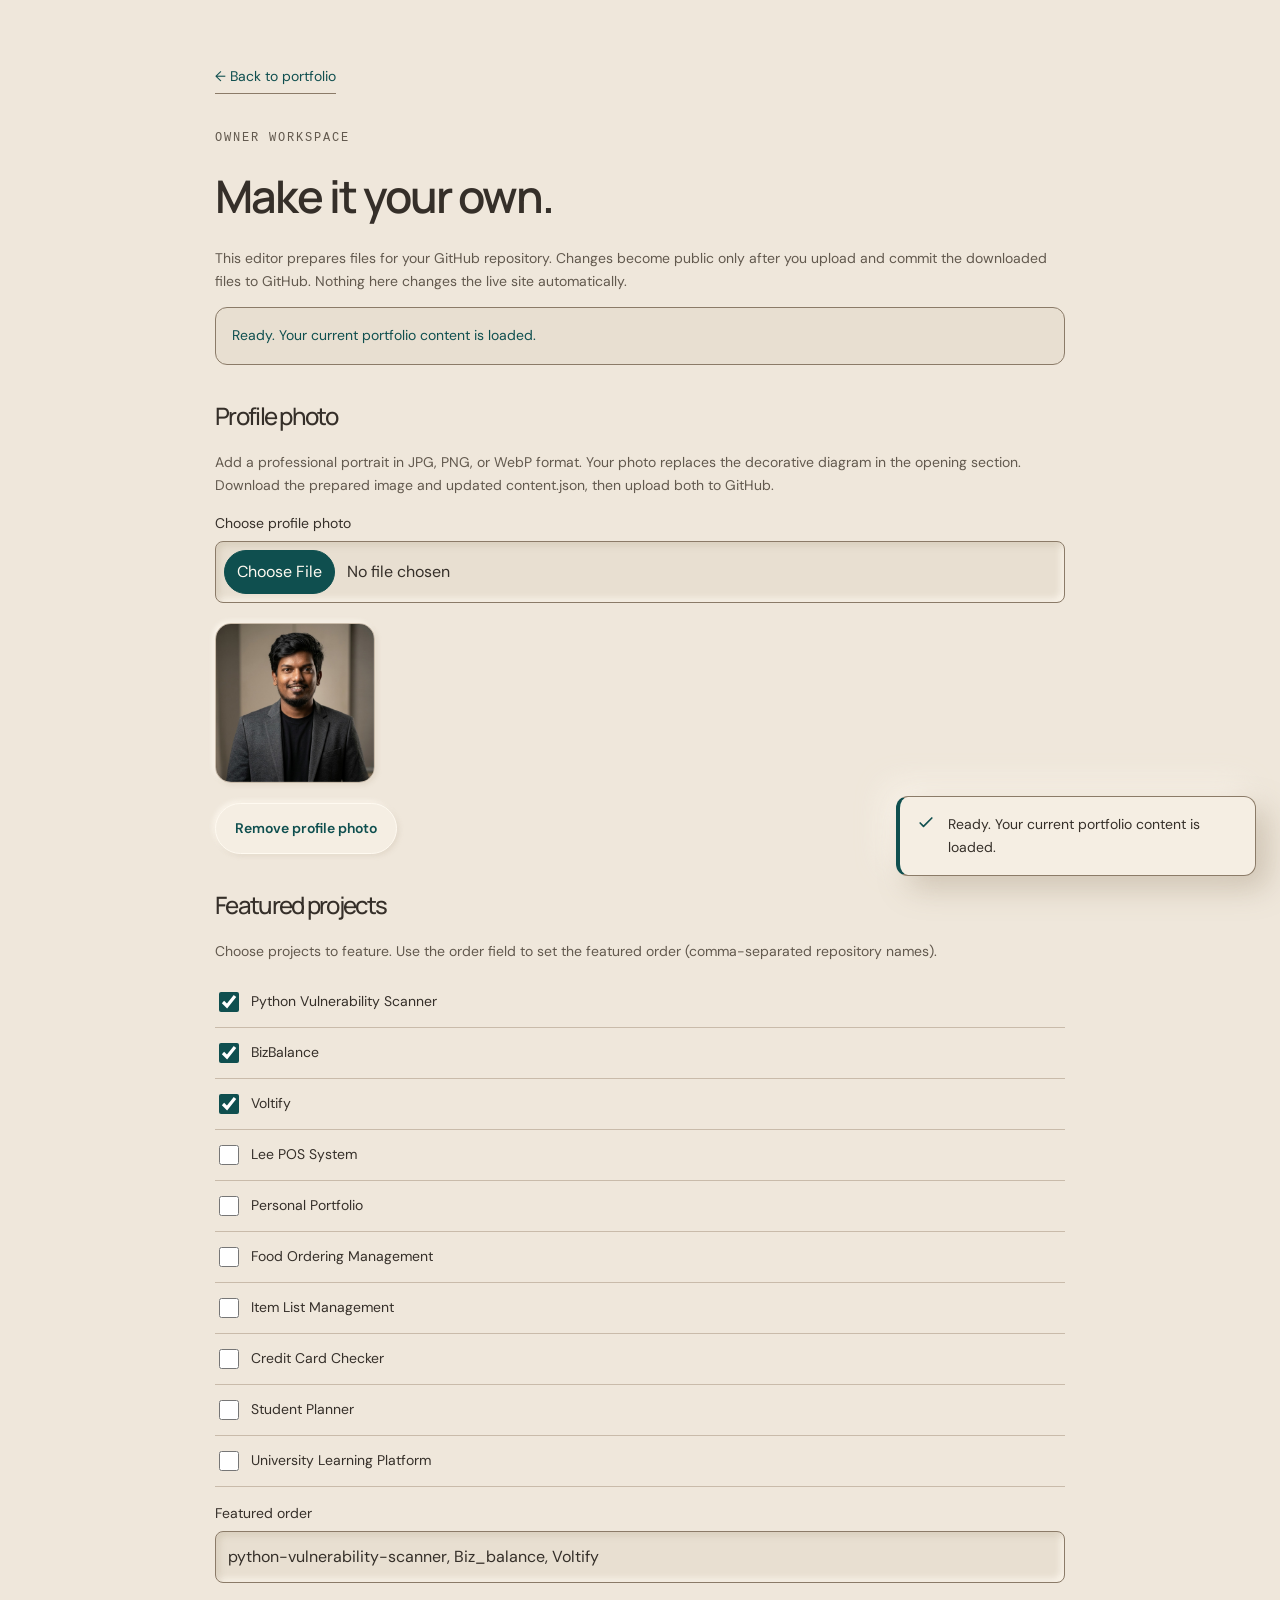
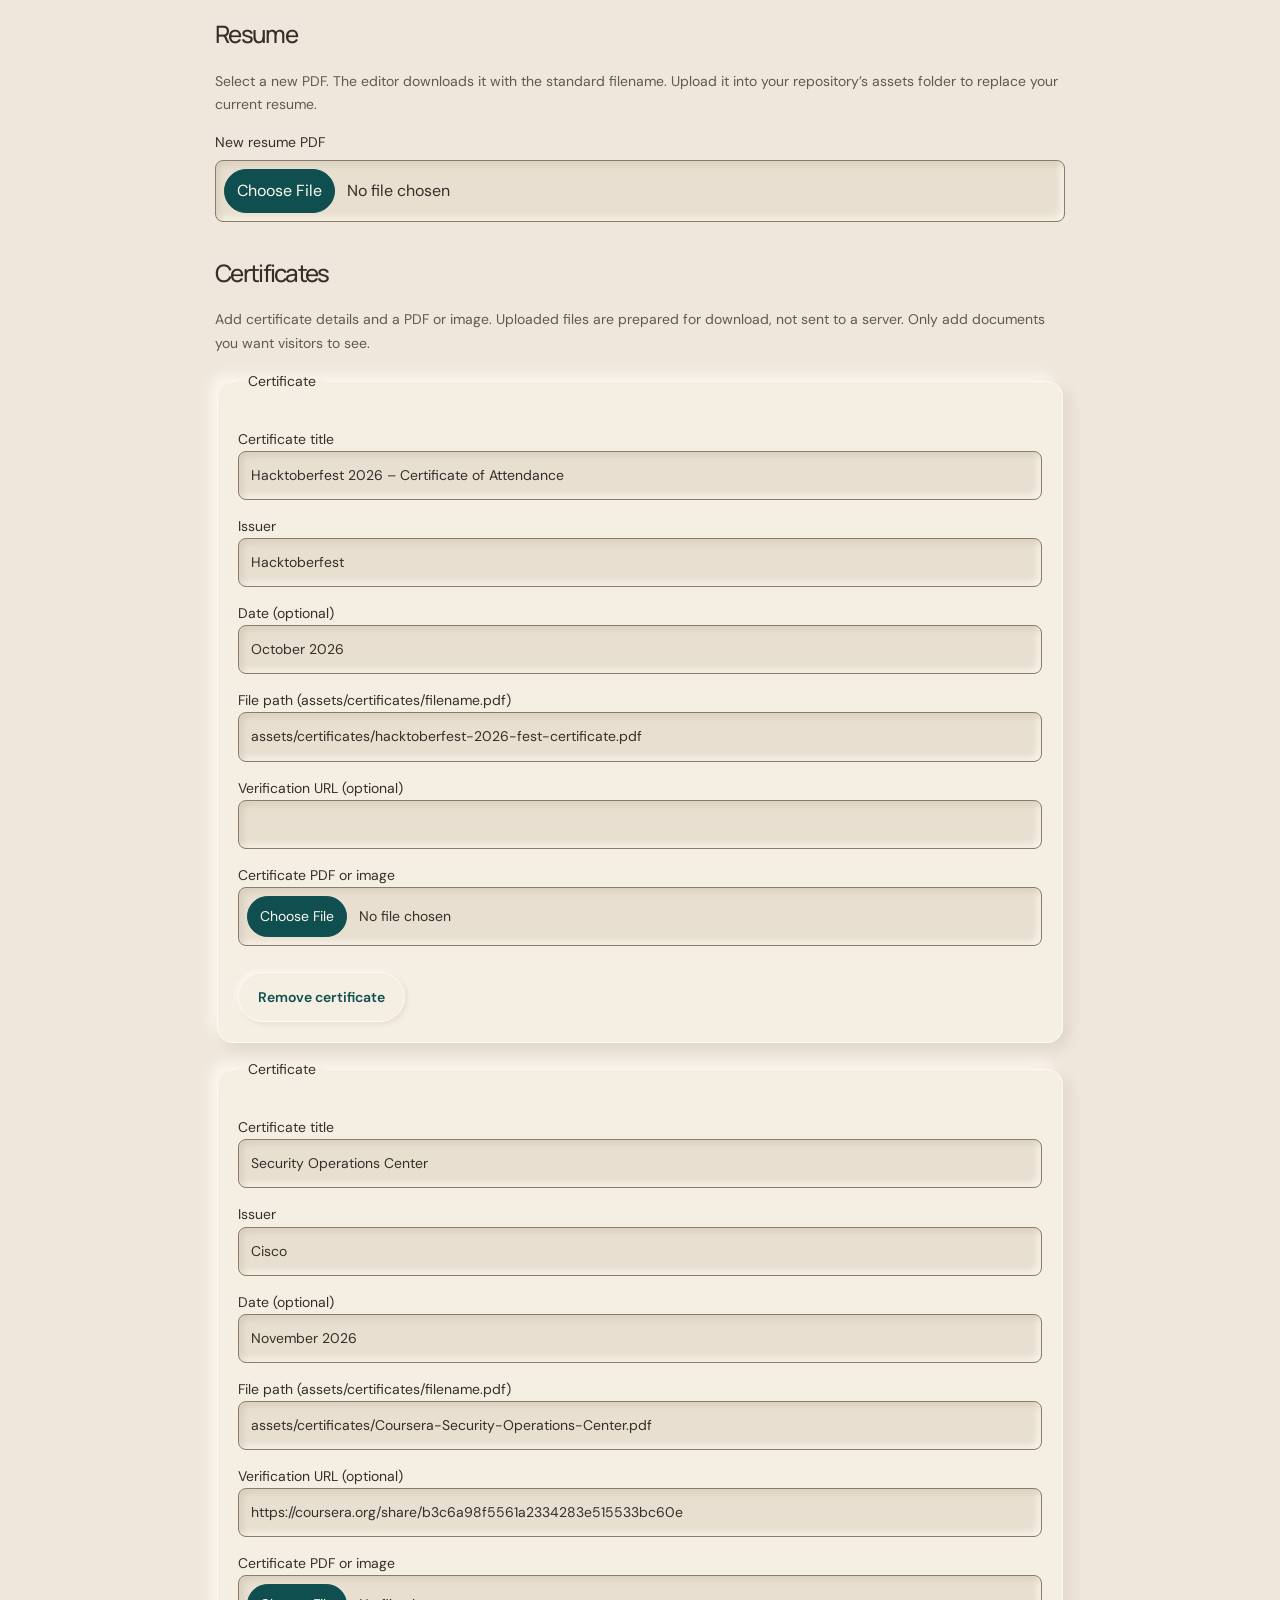
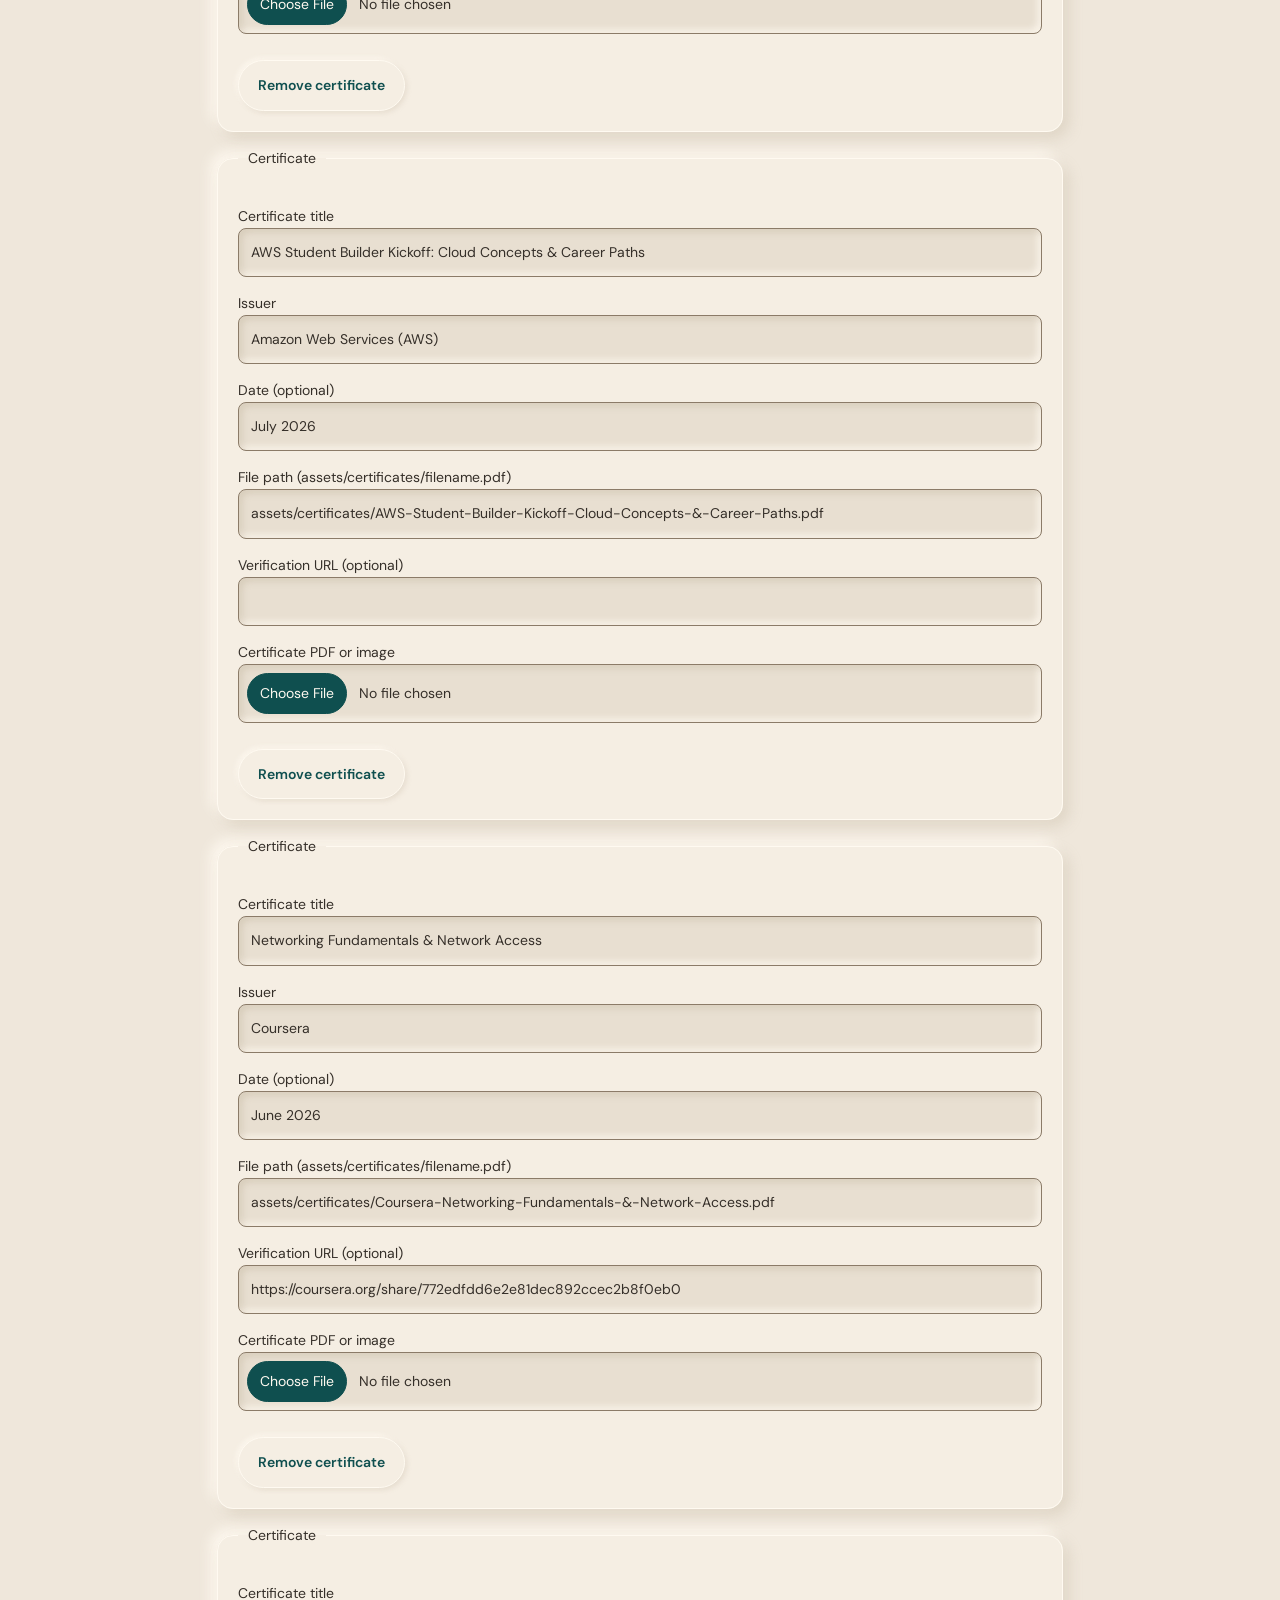
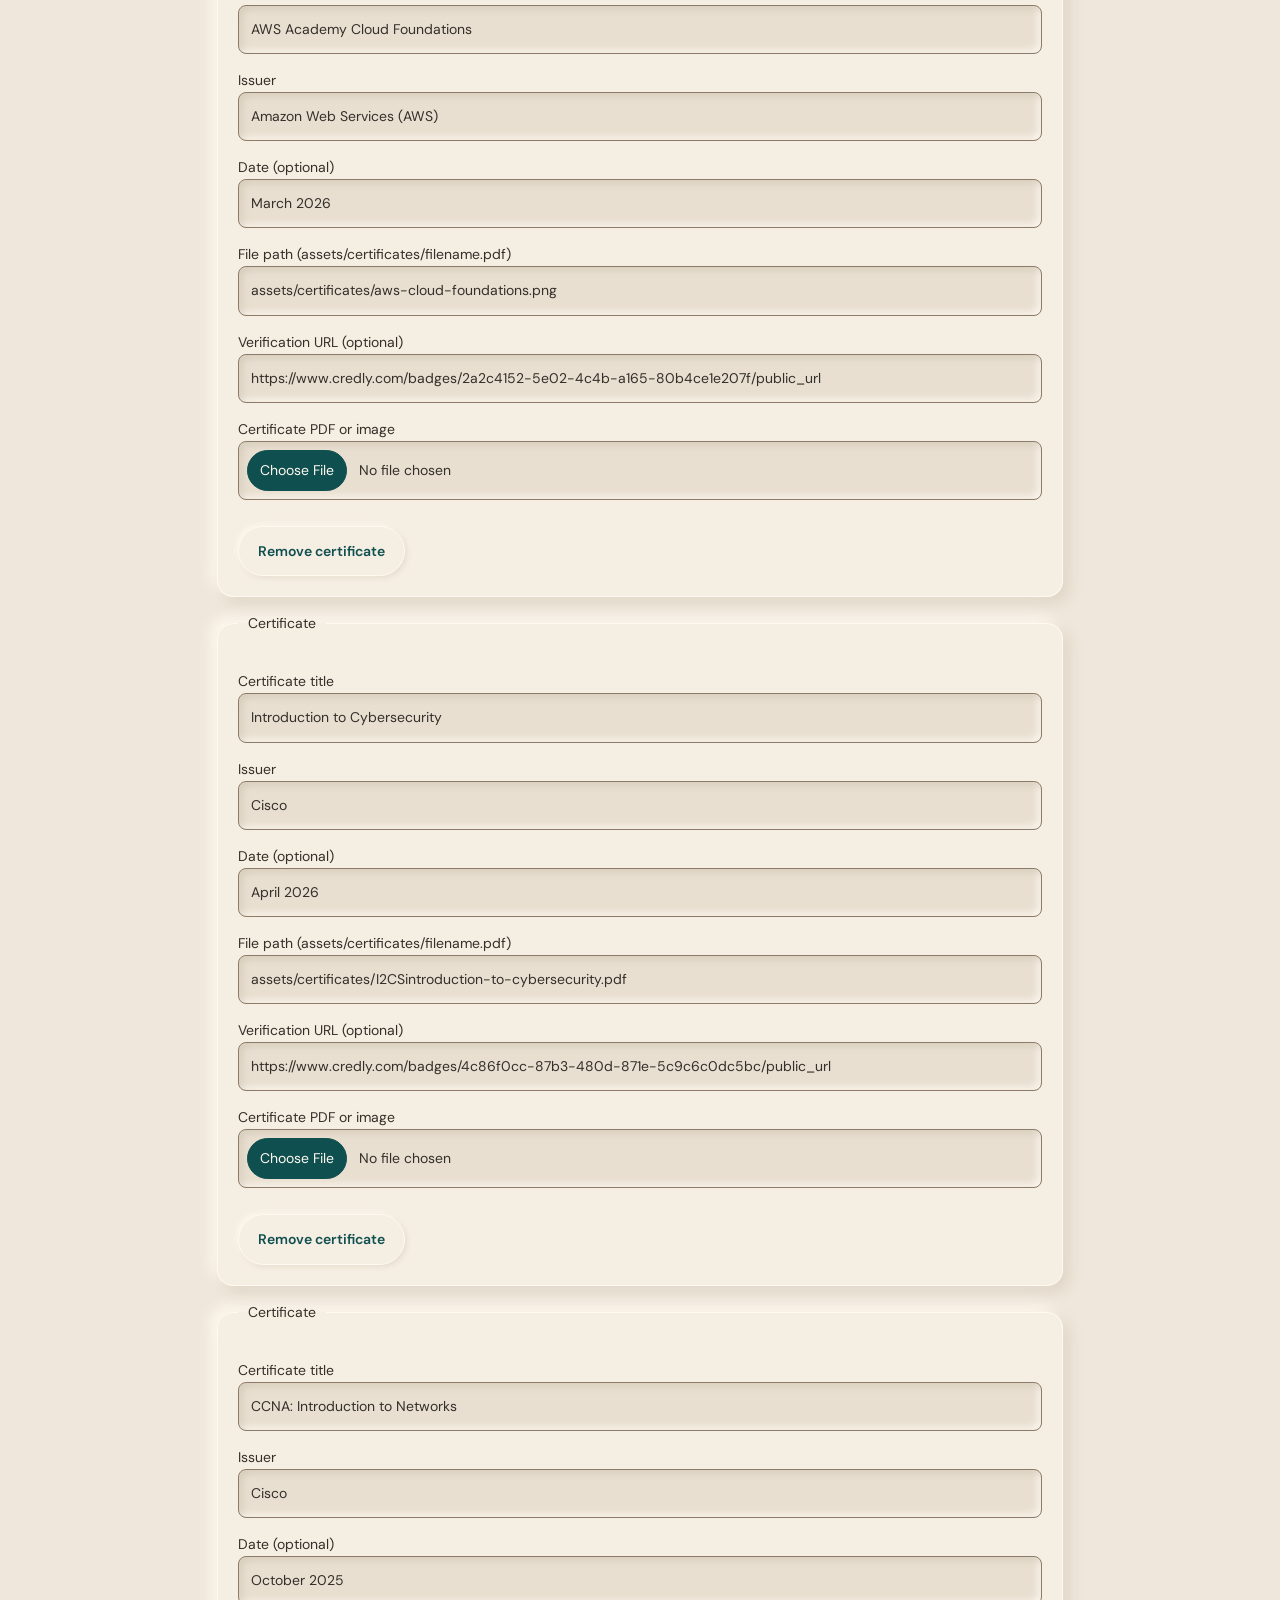
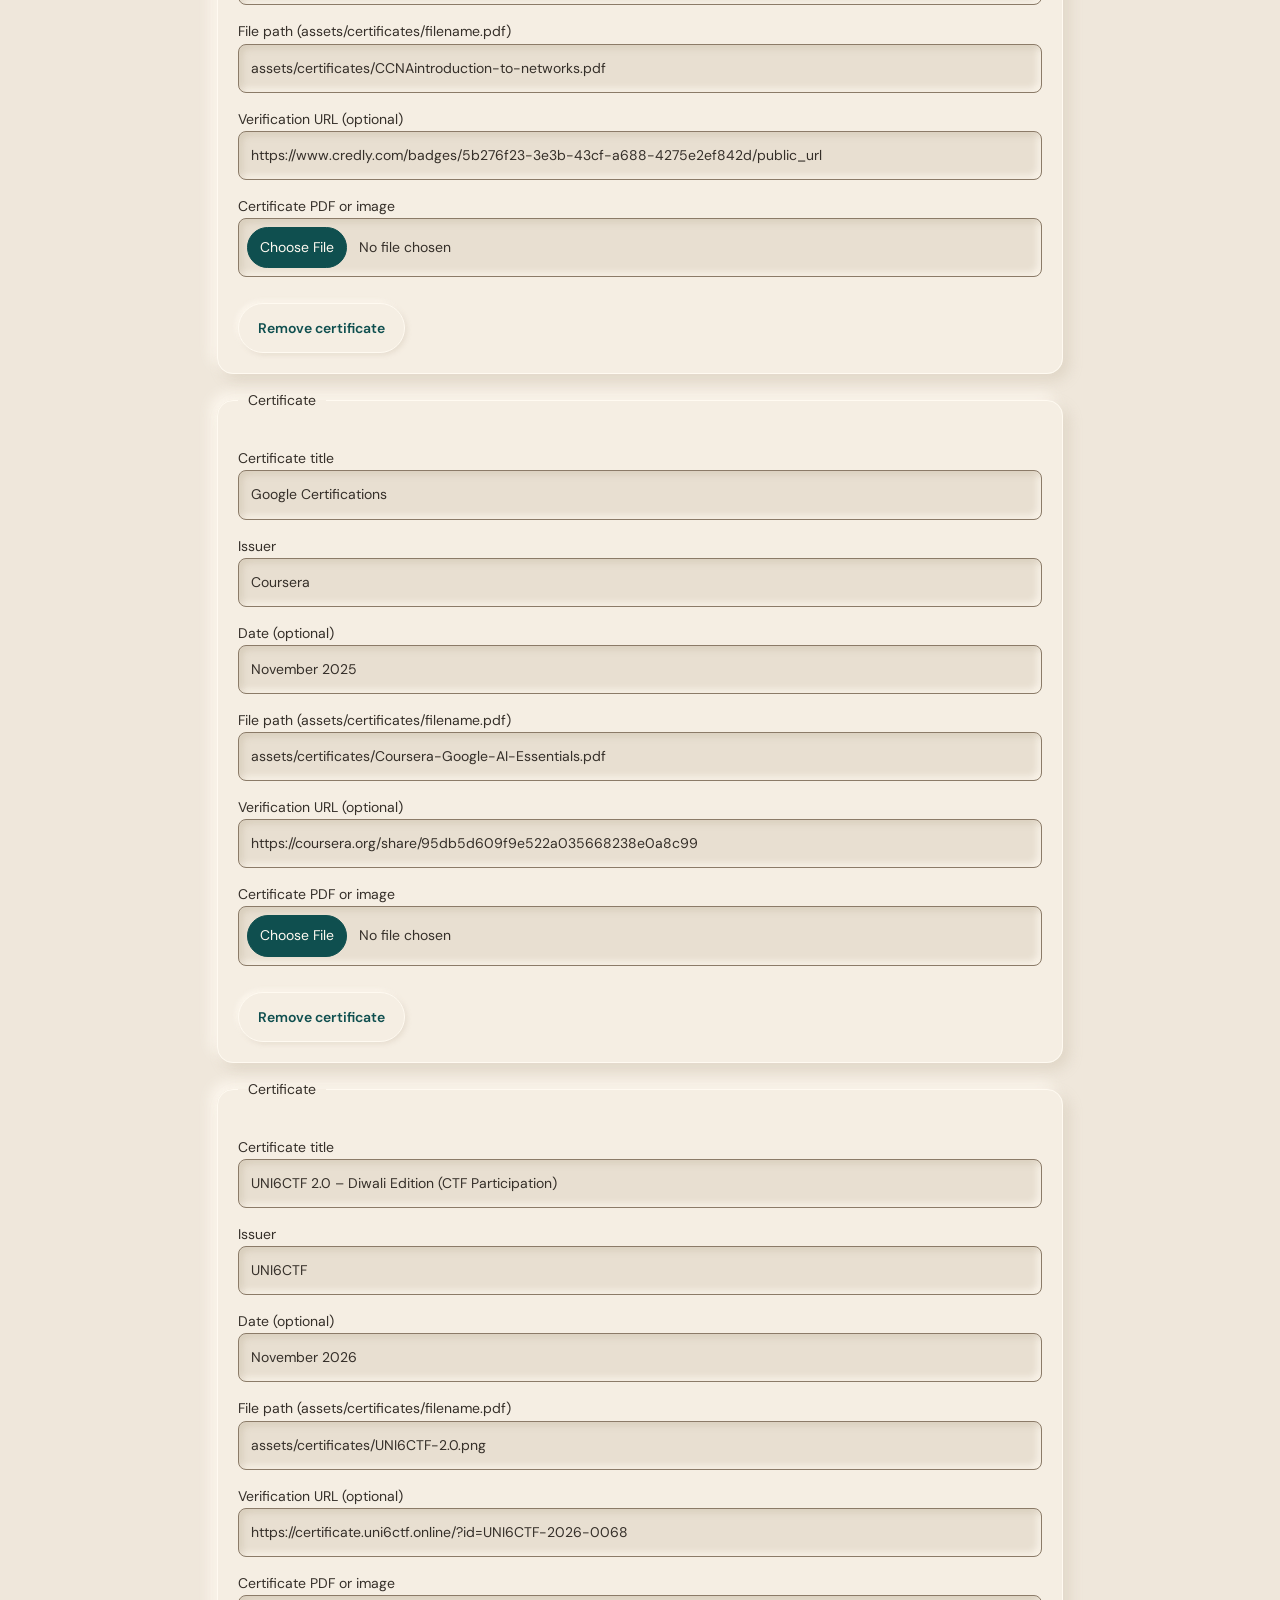
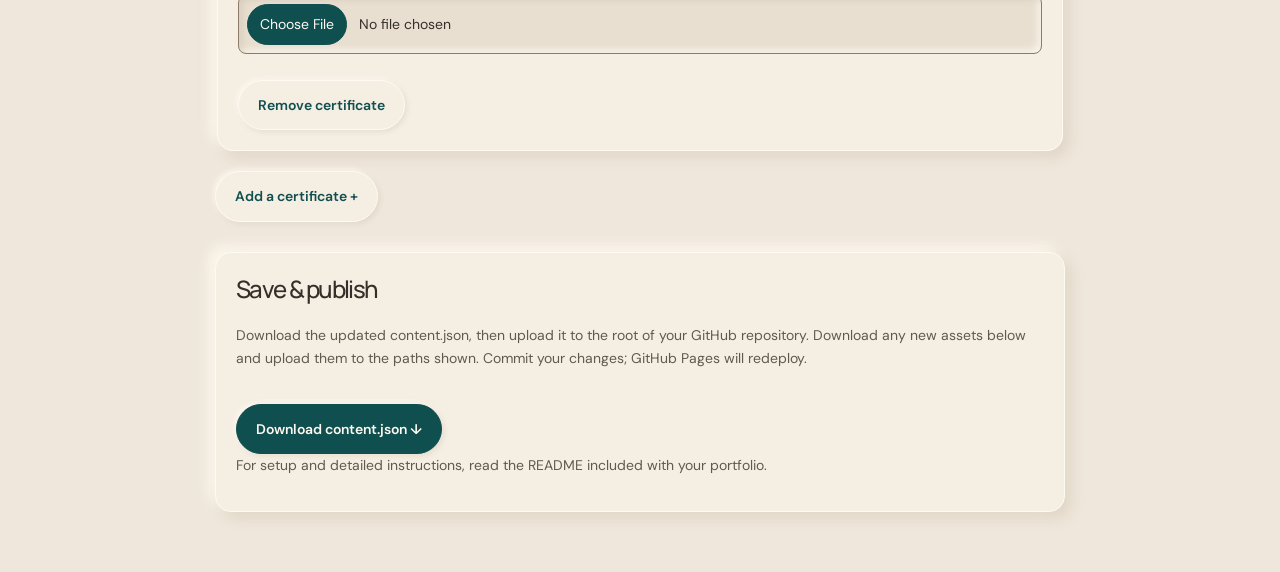
==== commit 7e677127: "Apply accessible cream and teal soft UI to existing components" ====
--- a/editor.html
+++ b/editor.html
@@ -1 +1 @@
-<!doctype html><html lang="en"><head><meta charset="utf-8"><meta name="viewport" content="width=device-width,initial-scale=1"><title>Portfolio content editor | Dinuka Dilshan</title><meta name="robots" content="noindex"><link rel="stylesheet" href="styles.css"><script src="github-projects.js" defer></script><script src="editor.js" defer></script></head><body><main class="editor"><a class="text-link" href="index.html">← Back to portfolio</a><p class="eyebrow" style="margin-top:35px">OWNER WORKSPACE</p><h1>Make it your own.</h1><p class="help">This editor prepares files for your GitHub repository. Changes become public only after you upload and commit the downloaded files to GitHub. Nothing here changes the live site automatically.</p><p id="editor-status" role="status">Loading portfolio content…</p><div id="editor-controls" hidden><h2>Profile photo</h2><p class="help">Add a professional portrait in JPG, PNG, or WebP format. Your photo replaces the decorative diagram in the opening section. Download the prepared image and updated content.json, then upload both to GitHub.</p><label for="profile-file">Choose profile photo</label><input type="file" id="profile-file" accept="image/jpeg,image/png,image/webp"><img id="photo-preview" class="editor-photo-preview" alt="Profile photo preview" hidden><button class="button secondary" type="button" id="remove-photo">Remove profile photo</button><h2>Featured projects</h2><p class="help">Choose projects to feature. Use the order field to set the featured order (comma-separated repository names).</p><div id="pin-list"></div><label for="pin-order">Featured order</label><input id="pin-order"><h2>Resume</h2><p class="help">Select a new PDF. The editor downloads it with the standard filename. Upload it into your repository’s assets folder to replace your current resume.</p><label for="resume-file">New resume PDF</label><input type="file" id="resume-file" accept="application/pdf,.pdf"><h2>Certificates</h2><p class="help">Add certificate details and a PDF or image. Uploaded files are prepared for download, not sent to a server. Only add documents you want visitors to see.</p><div id="certificate-editor"></div><button class="button secondary" id="add-certificate" type="button">Add a certificate +</button><div class="editor-output"><h2 style="margin-top:0">Save & publish</h2><p class="help">Download the updated content.json, then upload it to the root of your GitHub repository. Download any new assets below and upload them to the paths shown. Commit your changes; GitHub Pages will redeploy.</p><button class="button primary" id="download-content" type="button">Download content.json ↓</button><div id="asset-downloads"></div><p class="help">For setup and detailed instructions, read the README included with your portfolio.</p></div></div></main></body></html>
+<!doctype html><html lang="en"><head><meta charset="utf-8"><meta name="viewport" content="width=device-width,initial-scale=1"><title>Portfolio content editor | Dinuka Dilshan</title><meta name="robots" content="noindex"><link rel="stylesheet" href="styles.css?v=4"><script src="github-projects.js" defer></script><script src="editor.js?v=4" defer></script></head><body><main class="editor"><a class="text-link" href="index.html">← Back to portfolio</a><p class="eyebrow" style="margin-top:35px">OWNER WORKSPACE</p><h1>Make it your own.</h1><p class="help">This editor prepares files for your GitHub repository. Changes become public only after you upload and commit the downloaded files to GitHub. Nothing here changes the live site automatically.</p><p id="editor-status" class="ui-alert" role="status">Loading portfolio content…</p><div id="editor-controls" hidden><h2>Profile photo</h2><p class="help">Add a professional portrait in JPG, PNG, or WebP format. Your photo replaces the decorative diagram in the opening section. Download the prepared image and updated content.json, then upload both to GitHub.</p><label for="profile-file">Choose profile photo</label><input type="file" id="profile-file" accept="image/jpeg,image/png,image/webp"><img id="photo-preview" class="editor-photo-preview" alt="Profile photo preview" hidden><button class="button secondary" type="button" id="remove-photo">Remove profile photo</button><h2>Featured projects</h2><p class="help">Choose projects to feature. Use the order field to set the featured order (comma-separated repository names).</p><div id="pin-list"></div><label for="pin-order">Featured order</label><input id="pin-order"><h2>Resume</h2><p class="help">Select a new PDF. The editor downloads it with the standard filename. Upload it into your repository’s assets folder to replace your current resume.</p><label for="resume-file">New resume PDF</label><input type="file" id="resume-file" accept="application/pdf,.pdf"><h2>Certificates</h2><p class="help">Add certificate details and a PDF or image. Uploaded files are prepared for download, not sent to a server. Only add documents you want visitors to see.</p><div id="certificate-editor"></div><button class="button secondary" id="add-certificate" type="button">Add a certificate +</button><div class="editor-output"><h2 style="margin-top:0">Save & publish</h2><p class="help">Download the updated content.json, then upload it to the root of your GitHub repository. Download any new assets below and upload them to the paths shown. Commit your changes; GitHub Pages will redeploy.</p><button class="button primary" id="download-content" type="button">Download content.json ↓</button><div id="asset-downloads"></div><p class="help">For setup and detailed instructions, read the README included with your portfolio.</p></div></div></main><div id="ui-toast-stack" class="ui-toast-stack" role="status" aria-live="polite" aria-atomic="false"></div><dialog id="ui-confirm-dialog" class="ui-confirm-dialog" role="alertdialog" aria-modal="true" aria-labelledby="ui-confirm-title" aria-describedby="ui-confirm-description"><svg class="ui-icon" viewBox="0 0 24 24" aria-hidden="true"><path d="M12 3 2 21h20L12 3Z"/><path d="M12 9v5m0 3h.01"/></svg><h2 id="ui-confirm-title">Remove this item?</h2><p id="ui-confirm-description">This changes your prepared portfolio content. Your live site stays unchanged until you publish.</p><form method="dialog"><button class="button secondary" value="cancel" autofocus>Cancel</button><button class="button primary" value="delete">Delete</button></form></dialog></body></html>
--- a/styles.css
+++ b/styles.css
@@ -1,5 +1,44 @@
 @import url('https://fonts.googleapis.com/css2?family=DM+Sans:wght@400;500;600;700&family=Manrope:wght@400;500;600;700;800&display=swap');
-:root{--bg:#101311;--panel:#191d19;--line:#30362f;--text:#f0f0e8;--muted:#a5ada1;--green:#c2f577;--font:'DM Sans',Arial,sans-serif}*{box-sizing:border-box}html{scroll-behavior:smooth;scroll-padding-top:100px}body{margin:0;background:var(--bg);color:var(--text);font-family:var(--font);font-size:16px;line-height:1.65}a{color:inherit;text-decoration:none}button,input,select,textarea{font:inherit}button,a,input,select,textarea{touch-action:manipulation}a:focus-visible,button:focus-visible,input:focus-visible,select:focus-visible,textarea:focus-visible{outline:2px solid var(--green);outline-offset:5px}button{cursor:pointer}::selection{background:var(--green);color:var(--bg)}.wrap{max-width:1240px;margin:auto;padding-left:40px;padding-right:40px}.header{height:100px;max-width:1360px;margin:auto;padding:0 60px;display:flex;align-items:center;justify-content:space-between;gap:24px;border-bottom:1px solid var(--line)}.wordmark{font-family:'Manrope',Arial,sans-serif;font-size:36px;font-weight:800;letter-spacing:-3px;line-height:1}.wordmark span,.accent{color:var(--green)}nav{display:flex;gap:34px;font-size:13px;color:var(--muted)}nav a:hover,.text-link:hover,.hero-social a:hover,.contact-links a:hover{color:var(--green)}.nav-contact{font-size:13px;border-bottom:1px solid var(--muted);padding:7px 0}.nav-contact span{margin-left:22px;color:var(--green)}.hero{padding-top:76px;display:grid;grid-template-columns:1.15fr 1fr;column-gap:60px;align-items:center}.eyebrow{font-family:monospace;font-size:11px;letter-spacing:1.8px;margin:0 0 24px;display:flex;align-items:center;gap:10px}.status-dot{width:7px;height:7px;display:inline-block;background:var(--green);border-radius:50%;box-shadow:0 0 14px #c2f57755}h1,h2,h3,p{margin-top:0}h1{font-family:'Manrope',Arial,sans-serif;font-weight:600;letter-spacing:-7px;font-size:clamp(70px,7.5vw,106px);line-height:1.03;margin-bottom:28px}.hero-line{font-size:24px;line-height:1.45;letter-spacing:-.5px;margin-bottom:20px}.hero-line span{color:var(--muted)}.hero-description{font-size:14px;color:var(--muted);max-width:390px;line-height:1.8}.actions{display:flex;gap:12px;margin:30px 0 24px;flex-wrap:wrap}.button{display:inline-flex;align-items:center;justify-content:center;gap:26px;font-size:12px;padding:14px 19px;border:1px solid var(--line);font-weight:600;transition:background .2s,transform .2s}.button:hover{transform:translateY(-2px)}.primary{background:var(--green);color:#17200d;border-color:var(--green)}.primary:hover{background:#d4ff9c}.secondary:hover{background:var(--panel)}.hero-social{display:flex;gap:20px;font-size:12px}.hero-social>span{color:#555f50}.system-visual{height:470px;position:relative;overflow:hidden;background:radial-gradient(ellipse at center,#c2f57709 0,transparent 65%),linear-gradient(#ffffff03 1px,transparent 1px),linear-gradient(90deg,#ffffff03 1px,transparent 1px);background-size:auto,26px 26px,26px 26px;border:1px solid var(--line);border-radius:2px}.visual-top,.visual-bottom{position:absolute;left:20px;right:20px;display:flex;justify-content:space-between;font:9px monospace;letter-spacing:1px;color:var(--muted)}.visual-top{top:20px}.visual-bottom{bottom:20px}.orbit{border:1px solid #68745a55;border-radius:50%;position:absolute;left:50%;top:50%;transform:translate(-50%,-50%)}.orbit-one{width:220px;height:220px}.orbit-two{width:360px;height:360px;border-style:dashed}.axis{position:absolute;background:#414c3944}.axis-h{height:1px;width:100%;top:50%}.axis-v{width:1px;height:100%;left:50%}.core{position:absolute;left:50%;top:50%;transform:translate(-50%,-50%);width:150px;height:150px;display:flex;flex-direction:column;justify-content:center;align-items:center;background:#1c2318;box-shadow:0 0 70px #b9ed6910;border:1px solid #8baa6577;border-radius:50%}.core>span{color:var(--green);font:19px monospace}.core strong{font-family:Manrope,Arial,sans-serif;font-size:49px;line-height:1.3;letter-spacing:-3px}.core small{font:6px monospace;letter-spacing:.6px;color:var(--muted)}.node{position:absolute;display:flex;align-items:center;gap:10px;background:#1c211b;border:1px solid #45533a;padding:10px 14px;box-shadow:0 10px 25px #0005}.node b{font:19px monospace;color:var(--green)}.node span{font:9px monospace;letter-spacing:1px}.node-code{top:75px;left:32px}.node-network{top:210px;right:16px}.node-security{bottom:65px;left:38px}.hero-bottom{grid-column:1/-1;border-top:1px solid var(--line);margin-top:66px;display:flex;justify-content:space-between;padding:22px 0;font:9px monospace;letter-spacing:1.2px;color:var(--muted)}.discipline-band{background:var(--green);color:#28361e;overflow:hidden}.discipline-band .wrap{display:flex;justify-content:space-between;align-items:center;gap:25px;padding-top:17px;padding-bottom:17px;font:11px monospace;letter-spacing:1.5px;white-space:nowrap}.discipline-band i{font-size:22px;font-style:normal}.section{padding-top:100px;padding-bottom:100px;scroll-margin-top:20px}.about{display:grid;grid-template-columns:1fr 1fr;gap:80px;border-bottom:1px solid var(--line)}h2{font-family:Manrope,Arial,sans-serif;font-size:clamp(28px,3.2vw,43px);line-height:1.3;letter-spacing:-1.7px;font-weight:500;margin-bottom:20px}.muted{color:var(--muted)}.serif{font-family:Georgia,serif;font-weight:400;font-style:italic}.about-copy{font-size:15px;color:var(--muted)}.about-copy>p:first-child{color:var(--text);font-size:18px;line-height:1.7}.about-meta{display:flex;gap:40px;border-top:1px solid var(--line);padding-top:25px;margin-top:32px}.about-meta small{display:block;font:9px monospace;letter-spacing:1.2px;margin-bottom:10px}.about-meta span{color:var(--text);font-size:12px}.section-heading{display:flex;justify-content:space-between;gap:30px;align-items:flex-end}.text-link{font-size:12px;border-bottom:1px solid #637055;padding:5px 0;display:inline-block;white-space:nowrap}.section-heading>.text-link{margin-bottom:23px}.section-intro{font-size:14px;color:var(--muted);margin-bottom:30px}.filters{display:flex;gap:7px;flex-wrap:wrap;margin-bottom:30px}.filters button{background:transparent;border:1px solid transparent;border-radius:30px;color:var(--muted);padding:7px 17px;font-size:11px}.filters button.active{border-color:var(--green);color:var(--green);background:#c2f57708}.filters button:hover{color:var(--text);border-color:var(--line)}.projects-grid{display:grid;grid-template-columns:repeat(3,1fr);gap:24px}.project-card{border:1px solid var(--line);background:#151915;display:flex;flex-direction:column;transition:transform .2s,border-color .2s;min-width:0}.project-card:hover{transform:translateY(-4px);border-color:#79896b}.project-art{height:205px;position:relative;overflow:hidden;background:linear-gradient(125deg,#202b23,#141d18);display:flex;align-items:center;justify-content:center;border-bottom:1px solid var(--line)}.project-art::before{content:'';position:absolute;inset:0;background:linear-gradient(#ffffff04 1px,transparent 1px),linear-gradient(90deg,#ffffff04 1px,transparent 1px);background-size:22px 22px}.featured-label{position:absolute;top:13px;left:13px;z-index:1;font:8px monospace;letter-spacing:1px;padding:4px 8px;color:var(--green);background:#101710dd;border:1px solid #68795a77}.art-caption{position:absolute;bottom:12px;left:15px;font:8px monospace;letter-spacing:1px;color:#bdc9b1}.mini-window{position:relative;width:78%;background:#101712;border:1px solid #536249;border-radius:6px;padding:13px;box-shadow:14px 14px 0 #0002;transform:rotate(-4deg)}.window-bar{display:flex;gap:4px;margin-bottom:18px}.window-bar i{width:4px;height:4px;background:#6c8061;border-radius:50%}.terminal-text{font:9px monospace;color:#93a58b;margin-bottom:7px}.terminal-text.green{color:var(--green)}.scan-line{height:3px;margin:9px 0;background:#35432c;width:80%}.scan-line.short{width:50%;background:#779c4f}.phone{position:relative;width:90px;height:160px;background:#ecf1e8;border:5px solid #28352c;border-radius:17px;transform:rotate(10deg);color:#293a2d;padding:15px 7px;box-shadow:15px 10px 30px #0005}.phone small{font-size:6px;display:block}.phone strong{font-size:17px;letter-spacing:-.6px;display:block;margin-top:6px}.phone .chart{height:43px;display:flex;align-items:end;gap:4px;margin:12px 0}.chart i{background:#86b65f;width:8px}.chart i:nth-child(1){height:35%}.chart i:nth-child(2){height:65%}.chart i:nth-child(3){height:50%}.chart i:nth-child(4){height:85%}.chart i:nth-child(5){height:100%}.phone-line{height:3px;background:#c5d2bd;margin-top:6px}.project-art.balance{background:#2b3d2f}.project-art.volt{background:#202e2d}.volt-logo{font-size:77px;position:relative;color:#b9f08d;font-weight:bold;font-style:italic;letter-spacing:-7px}.volt-logo small{display:block;letter-spacing:5px;font:9px monospace;text-align:center}.project-art.planner{background:#302c38}.planner .phone{transform:rotate(-9deg);background:#f4eefb;border-color:#54415c}.planner .phone-line{background:#b6a3cd;height:12px;margin-top:10px;border-radius:3px}.project-art.card{background:#242b38}.credit-card{position:relative;background:linear-gradient(125deg,#42536b,#1b263b);width:195px;height:113px;transform:rotate(-10deg);border:1px solid #71839e;border-radius:12px;padding:17px;font:10px monospace;color:#d0dcee}.credit-card b{display:block;font-size:19px;margin:12px 0}.java-symbol{position:relative;font:56px monospace;color:#c2f577}.project-content{padding:22px;display:flex;flex-direction:column;flex:1}.project-category{font:9px monospace;text-transform:uppercase;letter-spacing:1.5px;color:var(--muted);margin-bottom:10px}.project-content h3{font-size:19px;line-height:1.35;font-weight:500;letter-spacing:-.5px;margin-bottom:12px}.project-content p{font-size:12px;color:var(--muted);line-height:1.8;flex:1}.tags{display:flex;gap:8px;flex-wrap:wrap}.tags span{font-size:10px;padding:4px 8px;background:#ffffff04;border:1px solid var(--line);color:#bdc7b6}.project-link{display:flex;justify-content:space-between;border-top:1px solid var(--line);margin-top:22px;padding-top:14px;font-size:11px}.project-link span{color:var(--green);font-size:17px;line-height:1}.skills-section{background:#191e18;border-top:1px solid var(--line);border-bottom:1px solid var(--line)}.heading-note{font-size:12px;color:var(--muted);margin-bottom:25px}.skill-rows{margin-top:42px}.skill-row{display:grid;grid-template-columns:45px 210px 1fr;gap:20px;align-items:start;padding:27px 0;border-top:1px solid #3c4536}.skill-number{color:var(--green);font:11px monospace;padding-top:5px}.skill-row h3{font-size:18px;font-weight:500;margin:0}.skill-row .tags span{background:transparent;font-size:11px;padding:5px 10px}.skills-note{color:var(--muted);font-size:11px;margin-top:25px;margin-bottom:0}.credentials-grid{display:grid;grid-template-columns:1.1fr 1fr;gap:70px;margin-top:30px}.education{position:relative;border:1px solid var(--line);padding:32px}.small-icon{position:absolute;right:25px;top:20px;font-size:27px;color:var(--green)}.education .eyebrow,.certificates .eyebrow{color:var(--muted);font-size:9px;margin-bottom:24px}.education h3{font-size:22px;font-weight:500;line-height:1.5;letter-spacing:-.5px}.education>p:not(.eyebrow){font-size:13px;color:var(--muted)}.label{font:9px monospace;letter-spacing:1px;color:var(--green)}.activities{border-top:1px solid var(--line);margin-top:30px;padding-top:20px}.activities small{font:9px monospace;letter-spacing:1px;color:var(--muted)}.activities p{font-size:12px;margin:10px 0 0;color:var(--muted)}.certificates{padding:32px 0}.certificates h3{font-size:24px;font-weight:400}.certificates p:not(.eyebrow){font-size:14px;color:var(--muted);max-width:320px}.certificate-item{padding:16px 0;border-top:1px solid var(--line)}.certificate-item h3{font-size:18px;margin:0 0 5px}.certificate-item p{font-size:12px!important;margin:0 0 8px}.contact-section{padding:80px 0;background:#1c2418;border-top:1px solid #39472d}.contact-section h2{font-size:clamp(60px,8vw,100px);line-height:1.1;letter-spacing:-4px}.contact-bottom{display:flex;justify-content:space-between;align-items:flex-end;gap:25px;margin-top:40px}.contact-bottom p{color:var(--muted);font-size:13px;margin:0}.email-link{font-size:clamp(14px,2vw,23px);border-bottom:1px solid #71855c;padding-bottom:8px}.email-link span{margin-left:20px;color:var(--green)}.contact-links{display:flex;gap:30px;font-size:12px;margin-top:38px}footer{display:flex;justify-content:space-between;align-items:center;min-height:105px;gap:20px}footer .wordmark{font-size:29px}footer p,footer>a:last-child{font:9px monospace;letter-spacing:1px;color:var(--muted);margin:0}.skip{position:absolute;left:20px;top:-100px;z-index:100;background:var(--green);color:var(--bg);padding:12px}.skip:focus{top:10px}.sr-only{position:absolute;width:1px;height:1px;padding:0;margin:-1px;overflow:hidden;clip:rect(0,0,0,0);white-space:nowrap;border:0}[hidden]{display:none!important}
+:root {
+  /* Central design tokens; legacy names remain public compatibility aliases. */
+  --bg: #efe7db;
+  --panel: #f5eee3;
+  --surface-inset: #e8dfd1;
+  --surface-pressed: #dfd3c1;
+  --surface-highlight: #fffaf1;
+  --green: #0f4f4f;
+  --primary-hover: #0b3f3f;
+  --on-primary: #fffaf1;
+  --text: #352f29;
+  --muted: #62594e;
+  --line: #c9bbaa;
+  --control-line: #8b7b68;
+  --disabled-bg: #d9cebf;
+  --disabled-text: #575045;
+  --error: #a23a38;
+  --font: 'DM Sans', Arial, sans-serif;
+  --border-thin: 1px;
+  --border-regular: 2px;
+  --border-thick: 4px;
+  --radius-4: 4px;
+  --radius-8: 8px;
+  --radius-12: 12px;
+  --radius-16: 16px;
+  --radius-24: 24px;
+  --space-8: 8px;
+  --space-16: 16px;
+  --space-24: 24px;
+  --icon-16: 16px;
+  --icon-20: 20px;
+  --icon-24: 24px;
+  --elevation-1: 2px 2px 5px #b5a58d38, -2px -2px 5px #fffaf1c9;
+  --elevation-2: 4px 4px 10px #b5a58d40, -4px -4px 10px #fffaf1d9;
+  --elevation-3: 6px 6px 14px #b5a58d45, -6px -6px 14px #fffaf1ed;
+  --elevation-4: 10px 10px 24px #8f7d6355, -8px -8px 24px #fffaf1cc;
+  --elevation-5: 12px 12px 30px #8f7d6359, -10px -10px 30px #fffaf1b3;
+  --surface-inset-shadow: inset 3px 3px 7px #b5a58d59, inset -3px -3px 7px #fffaf1e6;
+  --surface-pressed-shadow: inset 5px 5px 9px #a38f7266, inset -3px -3px 7px #fffaf1b3;
+}*{box-sizing:border-box}html{scroll-behavior:smooth;scroll-padding-top:100px}body{margin:0;background:var(--bg);color:var(--text);font-family:var(--font);font-size:16px;line-height:1.65}a{color:inherit;text-decoration:none}button,input,select,textarea{font:inherit}button,a,input,select,textarea{touch-action:manipulation}a:focus-visible,button:focus-visible,input:focus-visible,select:focus-visible,textarea:focus-visible{outline:2px solid var(--green);outline-offset:5px}button{cursor:pointer}::selection{background:var(--green);color:var(--bg)}.wrap{max-width:1240px;margin:auto;padding-left:40px;padding-right:40px}.header{height:100px;max-width:1360px;margin:auto;padding:0 60px;display:flex;align-items:center;justify-content:space-between;gap:24px;border-bottom:1px solid var(--line)}.wordmark{font-family:'Manrope',Arial,sans-serif;font-size:36px;font-weight:800;letter-spacing:-3px;line-height:1}.wordmark span,.accent{color:var(--green)}nav{display:flex;gap:34px;font-size:13px;color:var(--muted)}nav a:hover,.text-link:hover,.hero-social a:hover,.contact-links a:hover{color:var(--green)}.nav-contact{font-size:13px;border-bottom:1px solid var(--muted);padding:7px 0}.nav-contact span{margin-left:22px;color:var(--green)}.hero{padding-top:76px;display:grid;grid-template-columns:1.15fr 1fr;column-gap:60px;align-items:center}.eyebrow{font-family:monospace;font-size:11px;letter-spacing:1.8px;margin:0 0 24px;display:flex;align-items:center;gap:10px}.status-dot{width:7px;height:7px;display:inline-block;background:var(--green);border-radius:50%;box-shadow:0 0 14px #c2f57755}h1,h2,h3,p{margin-top:0}h1{font-family:'Manrope',Arial,sans-serif;font-weight:600;letter-spacing:-7px;font-size:clamp(70px,7.5vw,106px);line-height:1.03;margin-bottom:28px}.hero-line{font-size:24px;line-height:1.45;letter-spacing:-.5px;margin-bottom:20px}.hero-line span{color:var(--muted)}.hero-description{font-size:14px;color:var(--muted);max-width:390px;line-height:1.8}.actions{display:flex;gap:12px;margin:30px 0 24px;flex-wrap:wrap}.button{display:inline-flex;align-items:center;justify-content:center;gap:26px;font-size:12px;padding:14px 19px;border:1px solid var(--line);font-weight:600;transition:background .2s,transform .2s}.button:hover{transform:translateY(-2px)}.primary{background:var(--green);color:#17200d;border-color:var(--green)}.primary:hover{background:#d4ff9c}.secondary:hover{background:var(--panel)}.hero-social{display:flex;gap:20px;font-size:12px}.hero-social>span{color:#555f50}.system-visual{height:470px;position:relative;overflow:hidden;background:radial-gradient(ellipse at center,#c2f57709 0,transparent 65%),linear-gradient(#ffffff03 1px,transparent 1px),linear-gradient(90deg,#ffffff03 1px,transparent 1px);background-size:auto,26px 26px,26px 26px;border:1px solid var(--line);border-radius:2px}.visual-top,.visual-bottom{position:absolute;left:20px;right:20px;display:flex;justify-content:space-between;font:9px monospace;letter-spacing:1px;color:var(--muted)}.visual-top{top:20px}.visual-bottom{bottom:20px}.orbit{border:1px solid #68745a55;border-radius:50%;position:absolute;left:50%;top:50%;transform:translate(-50%,-50%)}.orbit-one{width:220px;height:220px}.orbit-two{width:360px;height:360px;border-style:dashed}.axis{position:absolute;background:#414c3944}.axis-h{height:1px;width:100%;top:50%}.axis-v{width:1px;height:100%;left:50%}.core{position:absolute;left:50%;top:50%;transform:translate(-50%,-50%);width:150px;height:150px;display:flex;flex-direction:column;justify-content:center;align-items:center;background:#1c2318;box-shadow:0 0 70px #b9ed6910;border:1px solid #8baa6577;border-radius:50%}.core>span{color:var(--green);font:19px monospace}.core strong{font-family:Manrope,Arial,sans-serif;font-size:49px;line-height:1.3;letter-spacing:-3px}.core small{font:6px monospace;letter-spacing:.6px;color:var(--muted)}.node{position:absolute;display:flex;align-items:center;gap:10px;background:#1c211b;border:1px solid #45533a;padding:10px 14px;box-shadow:0 10px 25px #0005}.node b{font:19px monospace;color:var(--green)}.node span{font:9px monospace;letter-spacing:1px}.node-code{top:75px;left:32px}.node-network{top:210px;right:16px}.node-security{bottom:65px;left:38px}.hero-bottom{grid-column:1/-1;border-top:1px solid var(--line);margin-top:66px;display:flex;justify-content:space-between;padding:22px 0;font:9px monospace;letter-spacing:1.2px;color:var(--muted)}.discipline-band{background:var(--green);color:#28361e;overflow:hidden}.discipline-band .wrap{display:flex;justify-content:space-between;align-items:center;gap:25px;padding-top:17px;padding-bottom:17px;font:11px monospace;letter-spacing:1.5px;white-space:nowrap}.discipline-band i{font-size:22px;font-style:normal}.section{padding-top:100px;padding-bottom:100px;scroll-margin-top:20px}.about{display:grid;grid-template-columns:1fr 1fr;gap:80px;border-bottom:1px solid var(--line)}h2{font-family:Manrope,Arial,sans-serif;font-size:clamp(28px,3.2vw,43px);line-height:1.3;letter-spacing:-1.7px;font-weight:500;margin-bottom:20px}.muted{color:var(--muted)}.serif{font-family:Georgia,serif;font-weight:400;font-style:italic}.about-copy{font-size:15px;color:var(--muted)}.about-copy>p:first-child{color:var(--text);font-size:18px;line-height:1.7}.about-meta{display:flex;gap:40px;border-top:1px solid var(--line);padding-top:25px;margin-top:32px}.about-meta small{display:block;font:9px monospace;letter-spacing:1.2px;margin-bottom:10px}.about-meta span{color:var(--text);font-size:12px}.section-heading{display:flex;justify-content:space-between;gap:30px;align-items:flex-end}.text-link{font-size:12px;border-bottom:1px solid #637055;padding:5px 0;display:inline-block;white-space:nowrap}.section-heading>.text-link{margin-bottom:23px}.section-intro{font-size:14px;color:var(--muted);margin-bottom:30px}.filters{display:flex;gap:7px;flex-wrap:wrap;margin-bottom:30px}.filters button{background:transparent;border:1px solid transparent;border-radius:30px;color:var(--muted);padding:7px 17px;font-size:11px}.filters button.active{border-color:var(--green);color:var(--green);background:#c2f57708}.filters button:hover{color:var(--text);border-color:var(--line)}.projects-grid{display:grid;grid-template-columns:repeat(3,1fr);gap:24px}.project-card{border:1px solid var(--line);background:#151915;display:flex;flex-direction:column;transition:transform .2s,border-color .2s;min-width:0}.project-card:hover{transform:translateY(-4px);border-color:#79896b}.project-art{height:205px;position:relative;overflow:hidden;background:linear-gradient(125deg,#202b23,#141d18);display:flex;align-items:center;justify-content:center;border-bottom:1px solid var(--line)}.project-art::before{content:'';position:absolute;inset:0;background:linear-gradient(#ffffff04 1px,transparent 1px),linear-gradient(90deg,#ffffff04 1px,transparent 1px);background-size:22px 22px}.featured-label{position:absolute;top:13px;left:13px;z-index:1;font:8px monospace;letter-spacing:1px;padding:4px 8px;color:var(--green);background:#101710dd;border:1px solid #68795a77}.art-caption{position:absolute;bottom:12px;left:15px;font:8px monospace;letter-spacing:1px;color:#bdc9b1}.mini-window{position:relative;width:78%;background:#101712;border:1px solid #536249;border-radius:6px;padding:13px;box-shadow:14px 14px 0 #0002;transform:rotate(-4deg)}.window-bar{display:flex;gap:4px;margin-bottom:18px}.window-bar i{width:4px;height:4px;background:#6c8061;border-radius:50%}.terminal-text{font:9px monospace;color:#93a58b;margin-bottom:7px}.terminal-text.green{color:var(--green)}.scan-line{height:3px;margin:9px 0;background:#35432c;width:80%}.scan-line.short{width:50%;background:#779c4f}.phone{position:relative;width:90px;height:160px;background:#ecf1e8;border:5px solid #28352c;border-radius:17px;transform:rotate(10deg);color:#293a2d;padding:15px 7px;box-shadow:15px 10px 30px #0005}.phone small{font-size:6px;display:block}.phone strong{font-size:17px;letter-spacing:-.6px;display:block;margin-top:6px}.phone .chart{height:43px;display:flex;align-items:end;gap:4px;margin:12px 0}.chart i{background:#86b65f;width:8px}.chart i:nth-child(1){height:35%}.chart i:nth-child(2){height:65%}.chart i:nth-child(3){height:50%}.chart i:nth-child(4){height:85%}.chart i:nth-child(5){height:100%}.phone-line{height:3px;background:#c5d2bd;margin-top:6px}.project-art.balance{background:#2b3d2f}.project-art.volt{background:#202e2d}.volt-logo{font-size:77px;position:relative;color:#b9f08d;font-weight:bold;font-style:italic;letter-spacing:-7px}.volt-logo small{display:block;letter-spacing:5px;font:9px monospace;text-align:center}.project-art.planner{background:#302c38}.planner .phone{transform:rotate(-9deg);background:#f4eefb;border-color:#54415c}.planner .phone-line{background:#b6a3cd;height:12px;margin-top:10px;border-radius:3px}.project-art.card{background:#242b38}.credit-card{position:relative;background:linear-gradient(125deg,#42536b,#1b263b);width:195px;height:113px;transform:rotate(-10deg);border:1px solid #71839e;border-radius:12px;padding:17px;font:10px monospace;color:#d0dcee}.credit-card b{display:block;font-size:19px;margin:12px 0}.java-symbol{position:relative;font:56px monospace;color:#c2f577}.project-content{padding:22px;display:flex;flex-direction:column;flex:1}.project-category{font:9px monospace;text-transform:uppercase;letter-spacing:1.5px;color:var(--muted);margin-bottom:10px}.project-content h3{font-size:19px;line-height:1.35;font-weight:500;letter-spacing:-.5px;margin-bottom:12px}.project-content p{font-size:12px;color:var(--muted);line-height:1.8;flex:1}.tags{display:flex;gap:8px;flex-wrap:wrap}.tags span{font-size:10px;padding:4px 8px;background:#ffffff04;border:1px solid var(--line);color:#bdc7b6}.project-link{display:flex;justify-content:space-between;border-top:1px solid var(--line);margin-top:22px;padding-top:14px;font-size:11px}.project-link span{color:var(--green);font-size:17px;line-height:1}.skills-section{background:#191e18;border-top:1px solid var(--line);border-bottom:1px solid var(--line)}.heading-note{font-size:12px;color:var(--muted);margin-bottom:25px}.skill-rows{margin-top:42px}.skill-row{display:grid;grid-template-columns:45px 210px 1fr;gap:20px;align-items:start;padding:27px 0;border-top:1px solid #3c4536}.skill-number{color:var(--green);font:11px monospace;padding-top:5px}.skill-row h3{font-size:18px;font-weight:500;margin:0}.skill-row .tags span{background:transparent;font-size:11px;padding:5px 10px}.skills-note{color:var(--muted);font-size:11px;margin-top:25px;margin-bottom:0}.credentials-grid{display:grid;grid-template-columns:1.1fr 1fr;gap:70px;margin-top:30px}.education{position:relative;border:1px solid var(--line);padding:32px}.small-icon{position:absolute;right:25px;top:20px;font-size:27px;color:var(--green)}.education .eyebrow,.certificates .eyebrow{color:var(--muted);font-size:9px;margin-bottom:24px}.education h3{font-size:22px;font-weight:500;line-height:1.5;letter-spacing:-.5px}.education>p:not(.eyebrow){font-size:13px;color:var(--muted)}.label{font:9px monospace;letter-spacing:1px;color:var(--green)}.activities{border-top:1px solid var(--line);margin-top:30px;padding-top:20px}.activities small{font:9px monospace;letter-spacing:1px;color:var(--muted)}.activities p{font-size:12px;margin:10px 0 0;color:var(--muted)}.certificates{padding:32px 0}.certificates h3{font-size:24px;font-weight:400}.certificates p:not(.eyebrow){font-size:14px;color:var(--muted);max-width:320px}.certificate-item{padding:16px 0;border-top:1px solid var(--line)}.certificate-item h3{font-size:18px;margin:0 0 5px}.certificate-item p{font-size:12px!important;margin:0 0 8px}.contact-section{padding:80px 0;background:#1c2418;border-top:1px solid #39472d}.contact-section h2{font-size:clamp(60px,8vw,100px);line-height:1.1;letter-spacing:-4px}.contact-bottom{display:flex;justify-content:space-between;align-items:flex-end;gap:25px;margin-top:40px}.contact-bottom p{color:var(--muted);font-size:13px;margin:0}.email-link{font-size:clamp(14px,2vw,23px);border-bottom:1px solid #71855c;padding-bottom:8px}.email-link span{margin-left:20px;color:var(--green)}.contact-links{display:flex;gap:30px;font-size:12px;margin-top:38px}footer{display:flex;justify-content:space-between;align-items:center;min-height:105px;gap:20px}footer .wordmark{font-size:29px}footer p,footer>a:last-child{font:9px monospace;letter-spacing:1px;color:var(--muted);margin:0}.skip{position:absolute;left:20px;top:-100px;z-index:100;background:var(--green);color:var(--bg);padding:12px}.skip:focus{top:10px}.sr-only{position:absolute;width:1px;height:1px;padding:0;margin:-1px;overflow:hidden;clip:rect(0,0,0,0);white-space:nowrap;border:0}[hidden]{display:none!important}
 /* Owner content editor */
 .editor{max-width:900px;margin:60px auto;padding:0 25px}.editor h1{font-size:45px;letter-spacing:-2px}.editor h2{font-size:24px;margin-top:35px}.editor label{display:block;font-size:13px;margin:15px 0 6px}.editor input,.editor textarea,.editor select{width:100%;padding:12px;background:var(--panel);border:1px solid #56604e;color:var(--text);border-radius:3px}.editor input[type=checkbox]{width:auto;margin-right:12px}.editor .pin-option{padding:10px 0;margin:0;border-bottom:1px solid var(--line)}.editor .help{font-size:13px;color:var(--muted)}.editor .button{margin-top:20px}.editor fieldset{border:1px solid var(--line);padding:20px;margin-top:15px}.editor legend{padding:0 10px;font-size:13px}.editor-output{border:1px solid var(--line);padding:20px;margin:30px 0}.editor #editor-status{color:var(--green);font-size:13px}.editor button{color:var(--text)}.editor button.primary{color:var(--bg)}
 @media(min-width:1440px){.hero{padding-top:100px}.system-visual{height:500px}}@media(max-width:1000px){.header{padding:0 30px}.wrap{padding-left:30px;padding-right:30px}.hero{gap:30px}.system-visual{height:400px}.orbit-two{width:300px;height:300px}.node-network{right:8px}.node-code{left:12px;top:60px}.projects-grid{grid-template-columns:repeat(2,1fr)}.about{gap:40px}.skill-row{grid-template-columns:30px 175px 1fr}.credentials-grid{gap:35px}}@media(max-width:700px){html{scroll-padding-top:20px}.header{height:80px;padding:0 22px;gap:14px}.wordmark{font-size:30px}nav{gap:16px;font-size:11px}nav a:nth-child(1),nav a:nth-child(4){display:none}.nav-contact{font-size:11px}.nav-contact span{margin-left:8px}.wrap{padding-left:22px;padding-right:22px}.hero{padding-top:45px;grid-template-columns:1fr}.eyebrow{font-size:9px;letter-spacing:1.2px}h1{font-size:82px;letter-spacing:-6px}.hero-line{font-size:22px}.hero-description{max-width:360px}.hero-social{margin-bottom:15px}.system-visual{height:330px;margin-top:15px}.orbit-one{width:180px;height:180px}.orbit-two{width:280px;height:280px}.core{width:130px;height:130px}.node-code{top:45px;left:18px}.node-network{top:165px;right:12px}.node-security{bottom:40px;left:28px}.hero-bottom{margin-top:25px;font-size:7px;letter-spacing:.5px;gap:20px}.hero-bottom>span{max-width:150px}.discipline-band .wrap{justify-content:flex-start;gap:22px;font-size:9px;padding-top:12px;padding-bottom:12px}.discipline-band i{font-size:17px}.section{padding-top:65px;padding-bottom:65px}.about{grid-template-columns:1fr;gap:15px}.about-meta{gap:25px}.section-heading{display:block}.section-heading>.text-link{margin:0 0 20px}.projects-grid{grid-template-columns:1fr}.project-art{height:220px}.filters{gap:3px}.filters button{padding:7px 12px}.skill-row{grid-template-columns:25px 1fr;gap:10px}.skill-row .tags{grid-column:2}.heading-note{margin:0}.credentials-grid{grid-template-columns:1fr;gap:15px}.education{padding:25px}.certificates{padding-bottom:0}.contact-section{padding:60px 0}.contact-section h2{font-size:72px}.contact-bottom{display:block;margin-top:25px}.email-link{display:inline-block;margin-top:25px;font-size:16px}.email-link span{margin-left:10px}footer{flex-wrap:wrap;gap:15px;padding-top:25px;padding-bottom:25px}footer>a:last-child{font-size:8px}.editor{margin-top:30px}.editor h1{font-size:34px}}@media(prefers-reduced-motion:reduce){html{scroll-behavior:auto}*,*::before,*::after{transition:none!important;animation:none!important}}
@@ -89,4 +128,288 @@
 
 .certificate-links .project-link + .project-link {
   margin-top: 12px;
-}+}
+
+/* Soft UI: in-place component skin. Layout, grids and breakpoints stay intact. */
+body { background: var(--bg); color: var(--text); }
+::selection { background: var(--green); color: var(--on-primary); }
+a, button, input, select, textarea {
+  transition: color 180ms ease, background-color 180ms ease,
+    border-color 180ms ease, box-shadow 180ms ease;
+}
+:where(a, button, input, select, textarea, summary):focus-visible {
+  outline: var(--border-regular) solid var(--green);
+  outline-offset: 4px;
+}
+:where(a, button):hover { text-decoration-thickness: 2px; }
+:where(a, button):active { text-decoration-thickness: 2px; }
+.skip { color: var(--on-primary); border-radius: var(--radius-8); }
+.header, .hero-bottom, .about, .activities, .skill-row, .education {
+  border-color: var(--line);
+}
+nav, .nav-contact, .text-link, .hero-social, .contact-links { font-size: .875rem; }
+nav a, .hero-social a, .contact-links a { border-radius: var(--radius-4); }
+.nav-contact, .text-link, .email-link { border-color: var(--control-line); color: var(--green); }
+.nav-contact:hover, .text-link:hover, .email-link:hover { color: var(--primary-hover); }
+.eyebrow { font-size: .75rem; color: var(--muted); }
+.status-dot { background: var(--green); box-shadow: none; }
+.hero-description, .section-intro, .heading-note, .skills-note,
+.education > p:not(.eyebrow), .activities p, .contact-bottom p { font-size: .9375rem; }
+.hero-bottom { font-size: .625rem; }
+.discipline-band { background: var(--green); color: var(--on-primary); }
+.discipline-band .wrap { font-size: .75rem; }
+.skills-section { background: var(--surface-inset); border-color: var(--line); }
+.contact-section { background: var(--surface-inset); border-color: var(--line); }
+.profile-portrait, .system-visual, .education {
+  border: var(--border-thin) solid var(--surface-highlight);
+  border-radius: var(--radius-24);
+  background: var(--panel);
+  box-shadow: var(--elevation-3);
+}
+.profile-portrait figcaption { color: #fff9ee; background: linear-gradient(transparent, #173f3fe8); }
+.profile-portrait figcaption span:last-child { color: #fff9ee; }
+.system-visual { background: radial-gradient(ellipse at center, #0f4f4f0d, transparent 65%), var(--panel); }
+.orbit { border-color: #0f4f4f40; }
+.axis { background: #0f4f4f20; }
+.core, .node {
+  background: var(--panel); border-color: var(--line); box-shadow: var(--elevation-3);
+}
+.node { border-radius: var(--radius-12); }
+.core small { color: var(--muted); }
+
+/* Controls: native semantics and existing hooks are retained. */
+.button, .project-link, .filters button, .ui-pagination button {
+  border-radius: 999px;
+  border: var(--border-thin) solid var(--surface-highlight);
+  background: var(--panel); color: var(--green);
+  box-shadow: var(--elevation-1);
+  font-size: .875rem; line-height: 1.45;
+  min-height: 44px;
+}
+.button:hover, .project-link:hover, .filters button:hover, .ui-pagination button:hover {
+  transform: none; box-shadow: var(--elevation-2); border-color: var(--control-line);
+}
+.button:active, .project-link:active, .filters button:active, .ui-pagination button:active {
+  transform: none; box-shadow: var(--surface-pressed-shadow);
+}
+.primary, .project-link, .ui-pagination [aria-current="page"] {
+  background: var(--green); color: var(--on-primary); border-color: var(--green);
+}
+.primary:hover, .project-link:hover { background: var(--primary-hover); color: var(--on-primary); }
+.project-link { padding: 12px 16px; gap: 8px; align-items: center; }
+.project-link span { color: currentColor; }
+.secondary:hover { background: var(--panel); }
+.button:disabled, .button[aria-disabled="true"], .filters button:disabled,
+.ui-pagination button:disabled {
+  background: var(--disabled-bg); color: var(--disabled-text); border-color: var(--disabled-bg);
+  box-shadow: none; cursor: not-allowed; transform: none;
+}
+.button[aria-busy="true"] { cursor: progress; box-shadow: var(--surface-pressed-shadow); }
+.button.primary[aria-busy="true"] { background: var(--green); color: var(--on-primary); border-color: var(--green); }
+.button[aria-busy="true"]::before, .ui-spinner {
+  content: ""; display: inline-block; width: var(--icon-16); height: var(--icon-16);
+  flex: 0 0 auto; border: var(--border-regular) solid currentColor;
+  border-inline-end-color: transparent; border-radius: 50%;
+  animation: ui-spin 800ms linear infinite;
+}
+.button[aria-busy="true"]::before { margin-inline-end: 8px; }
+.editor input:not([type="checkbox"]):not([type="radio"]):not([type="range"]),
+.editor textarea, .editor select, .ui-field {
+  border: var(--border-thin) solid var(--control-line);
+  border-radius: var(--radius-8); background: var(--surface-inset); color: var(--text);
+  box-shadow: var(--surface-inset-shadow); min-height: 44px;
+}
+.editor input:hover, .editor textarea:hover, .editor select:hover, .ui-field:hover { border-color: var(--green); }
+.editor input:focus-visible, .editor textarea:focus-visible, .editor select:focus-visible,
+.ui-field:focus-visible {
+  outline-color: var(--green); border-color: var(--green);
+  box-shadow: var(--surface-inset-shadow), 0 0 0 4px #0f4f4f18;
+}
+.editor input[aria-invalid="true"], .ui-field[aria-invalid="true"] {
+  border-color: var(--error); box-shadow: inset 0 0 0 1px var(--error);
+}
+.ui-field-error { display: block; margin-top: 8px; color: var(--error); font-size: .875rem; }
+.editor input:disabled, .editor textarea:disabled, .editor select:disabled, .ui-field:disabled {
+  background: var(--disabled-bg); color: var(--disabled-text); cursor: not-allowed;
+}
+.editor label, .editor legend, .editor .help, .editor #editor-status { font-size: .875rem; }
+.editor input[type="file"] { padding: 8px; max-width: 100%; }
+input[type="file"]::file-selector-button {
+  border: 1px solid var(--green); border-radius: 999px; padding: 8px 12px;
+  background: var(--green); color: var(--on-primary); font: inherit; cursor: pointer; margin-right: 12px;
+}
+input[type="file"]::file-selector-button:hover { background: var(--primary-hover); }
+input[type="file"]:disabled::file-selector-button { background: var(--disabled-bg); color: var(--disabled-text); }
+input[type="checkbox"], input[type="radio"] {
+  accent-color: var(--green); width: var(--icon-20); height: var(--icon-20);
+  vertical-align: middle; cursor: pointer;
+}
+.editor input[type="checkbox"], .editor input[type="radio"] { width: var(--icon-20); }
+input[type="checkbox"]:disabled, input[type="radio"]:disabled { cursor: not-allowed; opacity: .65; }
+input.ui-switch[type="checkbox"] {
+  appearance: none; width: 48px; height: 28px; border: 1px solid var(--control-line);
+  border-radius: 999px; background: var(--surface-inset); box-shadow: var(--surface-inset-shadow); position: relative;
+}
+input.ui-switch::before {
+  content: ""; position: absolute; top: 3px; left: 3px; width: 20px; height: 20px;
+  border-radius: 50%; background: var(--panel); box-shadow: 1px 2px 4px #3b302330;
+  transition: transform 180ms ease;
+}
+input.ui-switch:checked { background: var(--green); border-color: var(--green); }
+input.ui-switch:checked::before { transform: translateX(20px); }
+.ui-range { position: relative; padding-top: 32px; color: var(--green); }
+.ui-range input[type="range"] { width: 100%; accent-color: var(--green); cursor: pointer; }
+.ui-range output {
+  position: absolute; top: 0; left: clamp(20px, var(--range-value, 50%), calc(100% - 20px));
+  transform: translateX(-50%); border-radius: 4px; padding: 2px 8px;
+  background: var(--green); color: var(--on-primary); font-size: .75rem;
+}
+
+/* Cards, filter tabs, badges and supplementary tooltips. */
+.filters button { padding: 8px 17px; color: var(--muted); }
+.filters button.active, .ui-tabs [aria-selected="true"] {
+  background: var(--panel); color: var(--green); border-color: var(--control-line);
+  box-shadow: var(--elevation-3); font-weight: 700;
+}
+.project-card {
+  background: var(--panel); border: 1px solid var(--surface-highlight);
+  border-radius: var(--radius-16); overflow: hidden; box-shadow: var(--elevation-3);
+}
+.project-card:hover { transform: none; border-color: var(--line); box-shadow: var(--elevation-2); }
+.project-content p { font-size: .875rem; }
+.project-category { font-size: .75rem; }
+.tags span, .skill-row .tags span, .ui-badge {
+  border: 1px solid var(--line); border-radius: var(--radius-8);
+  color: var(--green); background: var(--surface-inset); font-size: .75rem;
+  padding: 4px 8px;
+}
+.featured-label, .ui-badge[data-tone="primary"] {
+  background: var(--green); color: var(--on-primary); border: 1px solid var(--green);
+  border-radius: 999px; font-size: .625rem; padding: 4px 10px;
+}
+.project-art, .project-art.balance, .project-art.volt, .project-art.planner, .project-art.card {
+  background: var(--surface-inset); border-color: var(--line);
+}
+.project-art::before { background: none; }
+.art-caption { color: var(--muted); }
+.mini-window { background: var(--surface-pressed); border-color: var(--control-line); box-shadow: var(--surface-inset-shadow); }
+.terminal-text { color: var(--muted); }
+.terminal-text.green, .java-symbol, .volt-logo { color: var(--green); }
+.scan-line { background: #b8c1ad; }.scan-line.short { background: var(--green); }
+.phone, .planner .phone { background: var(--panel); border-color: var(--green); color: var(--text); box-shadow: var(--elevation-3); }
+.chart i { background: var(--green); }.phone-line, .planner .phone-line { background: #a4b9ac; }
+.credit-card { background: var(--panel); border-color: var(--control-line); color: var(--green); box-shadow: var(--elevation-3); }
+.certificate-artwork { background: var(--panel); border-color: var(--line); border-radius: 8px; box-shadow: var(--elevation-3); }
+.certificate-artwork strong, .certificate-card .project-content p { font-size: .875rem; }
+.education .eyebrow, .certificates .eyebrow, .activities small { font-size: .75rem; }
+.label { font-size: .75rem; }
+.editor fieldset, .editor-output {
+  background: var(--panel); border-color: var(--surface-highlight); border-radius: 16px;
+  box-shadow: var(--elevation-3);
+}
+.editor .pin-option { border-color: var(--line); padding: 12px 0; }
+.editor-photo-preview { border-radius: 16px; border-color: var(--line); box-shadow: var(--elevation-1); }
+.ui-tooltip-trigger { position: relative; }
+.ui-tooltip {
+  position: absolute; z-index: 10; left: 0; bottom: calc(100% + 10px);
+  width: max-content; max-width: min(220px, 70vw); padding: 8px 12px;
+  border-radius: var(--radius-8); background: var(--green); color: var(--on-primary);
+  box-shadow: var(--elevation-5); font-size: .75rem; line-height: 1.5;
+  visibility: hidden; opacity: 0; pointer-events: none; transition: opacity 150ms ease;
+}
+.ui-tooltip-trigger:hover .ui-tooltip, .ui-tooltip-trigger:focus-visible .ui-tooltip {
+  visibility: visible; opacity: 1;
+}
+.ui-tooltip-trigger.ui-tooltip-dismissed .ui-tooltip { visibility: hidden; opacity: 0; }
+.ui-tooltip { pointer-events: auto; }
+.ui-tooltip::after { content: ""; position: absolute; inset: 100% 0 -12px; }
+
+/* Feedback is attached to existing loading, validation and removal actions. */
+#project-sync-status { min-height: 24px; font-size: .875rem; }
+#project-sync-status[aria-busy="true"]::before {
+  content: ""; display: inline-block; width: 14px; height: 14px; margin-right: 8px;
+  border: 2px solid var(--green); border-right-color: transparent; border-radius: 50%;
+  vertical-align: middle; animation: ui-spin 800ms linear infinite;
+}
+.ui-skeleton-card { min-height: 480px; pointer-events: none; }
+.ui-skeleton-card .project-art { height: 205px; }
+.ui-skeleton { height: 14px; border-radius: 8px; background: #d2c6b5; animation: ui-pulse 1.4s ease-in-out infinite alternate; }
+.ui-skeleton + .ui-skeleton { margin-top: 16px; }
+.ui-skeleton:last-child { width: 65%; }
+.ui-empty { grid-column: 1 / -1; padding: 48px 24px; text-align: center; border: 1px dashed var(--control-line); border-radius: 16px; }
+.ui-empty p { margin: 16px 0 24px; }
+.ui-empty .ui-icon { width: 48px; height: 48px; }
+.ui-icon { width: var(--icon-24); height: var(--icon-24); stroke: var(--green); stroke-width: 2; stroke-linecap: round; stroke-linejoin: round; fill: none; flex-shrink: 0; }
+.ui-icon[data-size="16"] { width: var(--icon-16); height: var(--icon-16); }
+.ui-icon[data-size="20"] { width: var(--icon-20); height: var(--icon-20); }
+.ui-alert { padding: 16px; background: var(--surface-inset); color: var(--green); border: 1px solid var(--control-line); border-radius: 12px; }
+.ui-alert[data-tone="error"] { color: var(--error); border-color: var(--error); }
+.ui-toast-stack { position: fixed; right: 24px; bottom: 24px; z-index: 50; width: min(360px, calc(100vw - 48px)); display: grid; gap: 12px; pointer-events: none; }
+.ui-toast { display: flex; align-items: flex-start; gap: 12px; background: var(--panel); color: var(--text); border: 1px solid var(--control-line); border-left: 4px solid var(--green); border-radius: 12px; box-shadow: var(--elevation-5); padding: 16px; font-size: .875rem; }
+.ui-toast[data-tone="error"] { border-left-color: var(--error); }
+.ui-toast[data-tone="error"] .ui-icon { stroke: var(--error); }
+.ui-helper { display: block; color: var(--muted); font-size: .875rem; margin-top: 8px; }
+.ui-confirm-dialog { max-width: min(420px, calc(100vw - 40px)); width: 100%; padding: 32px; color: var(--text); background: var(--panel); border: 1px solid var(--surface-highlight); border-radius: 24px; box-shadow: var(--elevation-4); }
+.ui-confirm-dialog::backdrop { background: #302b2459; }
+.ui-confirm-dialog h2 { font-size: 24px; letter-spacing: -.5px; margin-top: 16px; }
+.ui-confirm-dialog p { font-size: .875rem; color: var(--muted); }
+.ui-confirm-dialog .ui-icon { width: 40px; height: 40px; stroke: var(--error); }
+.ui-confirm-dialog form { display: flex; gap: 16px; justify-content: flex-end; margin-top: 24px; }
+.ui-confirm-dialog .button { margin: 0; }
+progress.ui-progress { appearance: none; width: 100%; height: 10px; border: 0; border-radius: 999px; overflow: hidden; background: var(--surface-inset); box-shadow: var(--surface-inset-shadow); accent-color: var(--green); }
+progress.ui-progress::-webkit-progress-bar { background: var(--surface-inset); border-radius: 999px; }
+progress.ui-progress::-webkit-progress-value { background: var(--green); border-radius: 999px; }
+progress.ui-progress::-moz-progress-bar { background: var(--green); border-radius: 999px; }
+
+/* Opt-in patterns: available for real future content; no demo UI is mounted. */
+.ui-surface { background: var(--bg); border-radius: var(--radius-16); }
+.ui-surface[data-elevation="1"] { box-shadow: var(--elevation-1); }
+.ui-surface[data-elevation="2"] { box-shadow: var(--elevation-2); }
+.ui-surface[data-elevation="3"] { box-shadow: var(--elevation-3); }
+.ui-surface[data-elevation="4"] { box-shadow: var(--elevation-4); }
+.ui-surface[data-elevation="5"] { box-shadow: var(--elevation-5); }
+.ui-surface[data-layer="raised"] { background: var(--panel); box-shadow: var(--elevation-3); }
+.ui-surface[data-layer="inset"] { background: var(--surface-inset); box-shadow: var(--surface-inset-shadow); }
+.ui-surface[data-layer="pressed"] { background: var(--surface-pressed); box-shadow: var(--surface-pressed-shadow); }
+.ui-tabs, .ui-breadcrumbs, .ui-pagination { display: flex; flex-wrap: wrap; gap: 8px; align-items: center; }
+.ui-tabs { padding: 8px; border-radius: 12px; background: var(--surface-inset); box-shadow: var(--surface-inset-shadow); }
+.ui-tabs button { padding: 8px 16px; min-height: 44px; background: transparent; border: 1px solid transparent; border-radius: 8px; color: var(--green); }
+.ui-tabs button:disabled { color: var(--disabled-text); cursor: not-allowed; }
+.ui-tabs button:hover { border-color: var(--control-line); }
+.ui-breadcrumbs { list-style: none; padding: 8px 16px; border-radius: 8px; box-shadow: var(--elevation-1); }
+.ui-breadcrumbs li + li::before { content: "/"; margin-right: 8px; color: var(--muted); }
+.ui-pagination button { min-width: 44px; padding: 8px 12px; }
+.ui-stepper { display: flex; gap: 16px; padding: 0; list-style: none; }
+.ui-stepper li { flex: 1; border-top: 2px solid var(--line); padding-top: 16px; color: var(--muted); }
+.ui-stepper [aria-current="step"] { color: var(--green); border-color: var(--green); font-weight: 700; }
+.ui-list-item { display: flex; align-items: center; gap: 16px; padding: 16px; border-radius: 12px; box-shadow: var(--elevation-1); }
+.ui-avatar { width: 40px; height: 40px; border-radius: 50%; object-fit: cover; border: 2px solid var(--panel); }
+.ui-avatar-group { display: flex; padding-left: 8px; }
+.ui-avatar-group .ui-avatar { margin-left: -8px; }
+.ui-avatar[data-active="true"] { outline: 2px solid var(--green); outline-offset: 2px; }
+.ui-table { width: 100%; border-collapse: separate; border-spacing: 0; font-size: .875rem; }
+.ui-table th { text-align: left; padding: 8px 16px; background: var(--panel); border-bottom: 1px solid var(--control-line); }
+.ui-table th button { background: transparent; color: var(--green); border: 0; min-height: 44px; font: inherit; }
+.ui-table th button:hover { text-decoration: underline; }
+@keyframes ui-spin { to { transform: rotate(360deg); } }
+@keyframes ui-pulse { to { opacity: .45; } }
+@media (max-width: 700px) {
+  nav, .nav-contact { font-size: .875rem; }
+  .filters button { padding: 8px 12px; }
+  .ui-toast-stack { right: 16px; bottom: 16px; width: calc(100vw - 32px); }
+  .ui-confirm-dialog { padding: 24px; }
+  .ui-stepper { gap: 8px; font-size: .75rem; }
+}
+@media (max-width: 360px) {
+  .contact-section h2 { font-size: 60px; letter-spacing: -3px; }
+}
+@media (prefers-reduced-motion: reduce) {
+  *, *::before, *::after { animation: none !important; transition: none !important; }
+}
+@media (forced-colors: active) {
+  .button, .filters button, .project-card, .ui-confirm-dialog { border: 1px solid ButtonText; }
+  .filters button.active { outline: 2px solid Highlight; }
+}
+
+.editor .button.primary { color: var(--on-primary); }
+.editor .button.secondary { color: var(--green); }
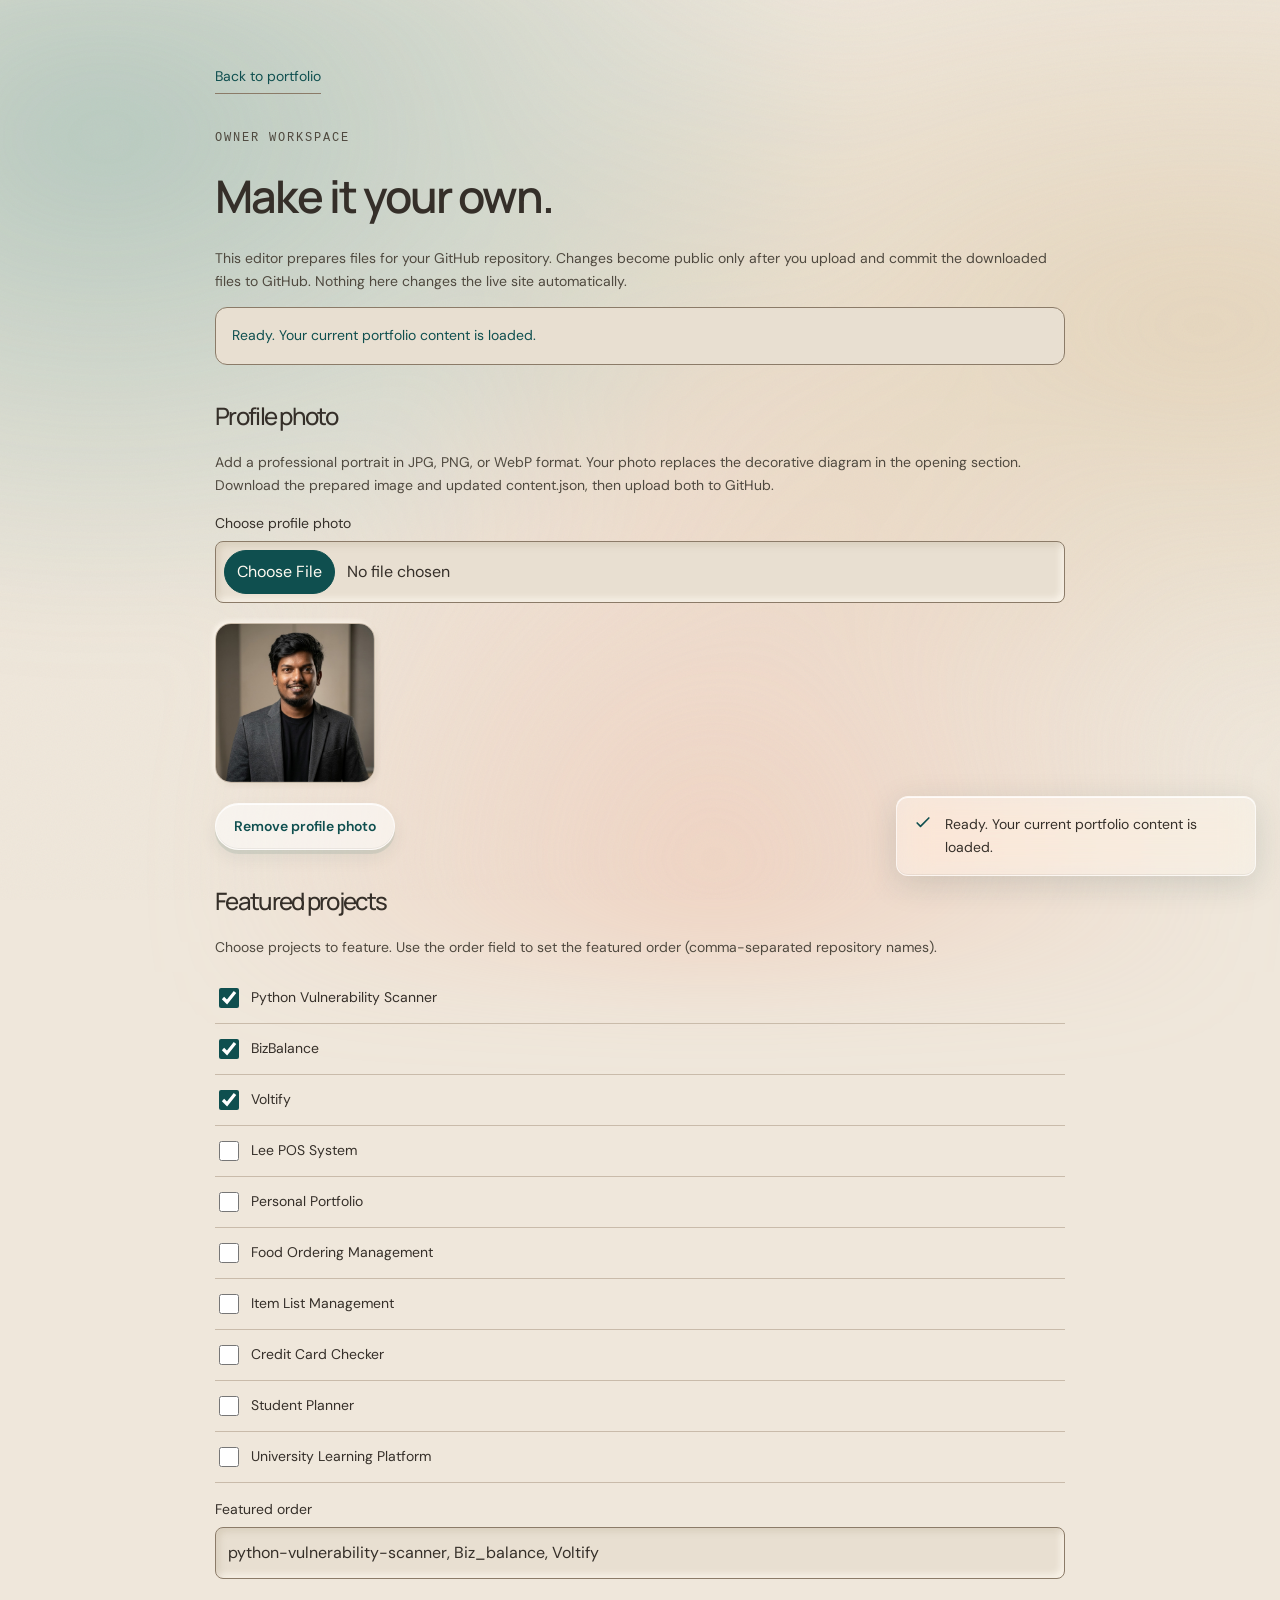
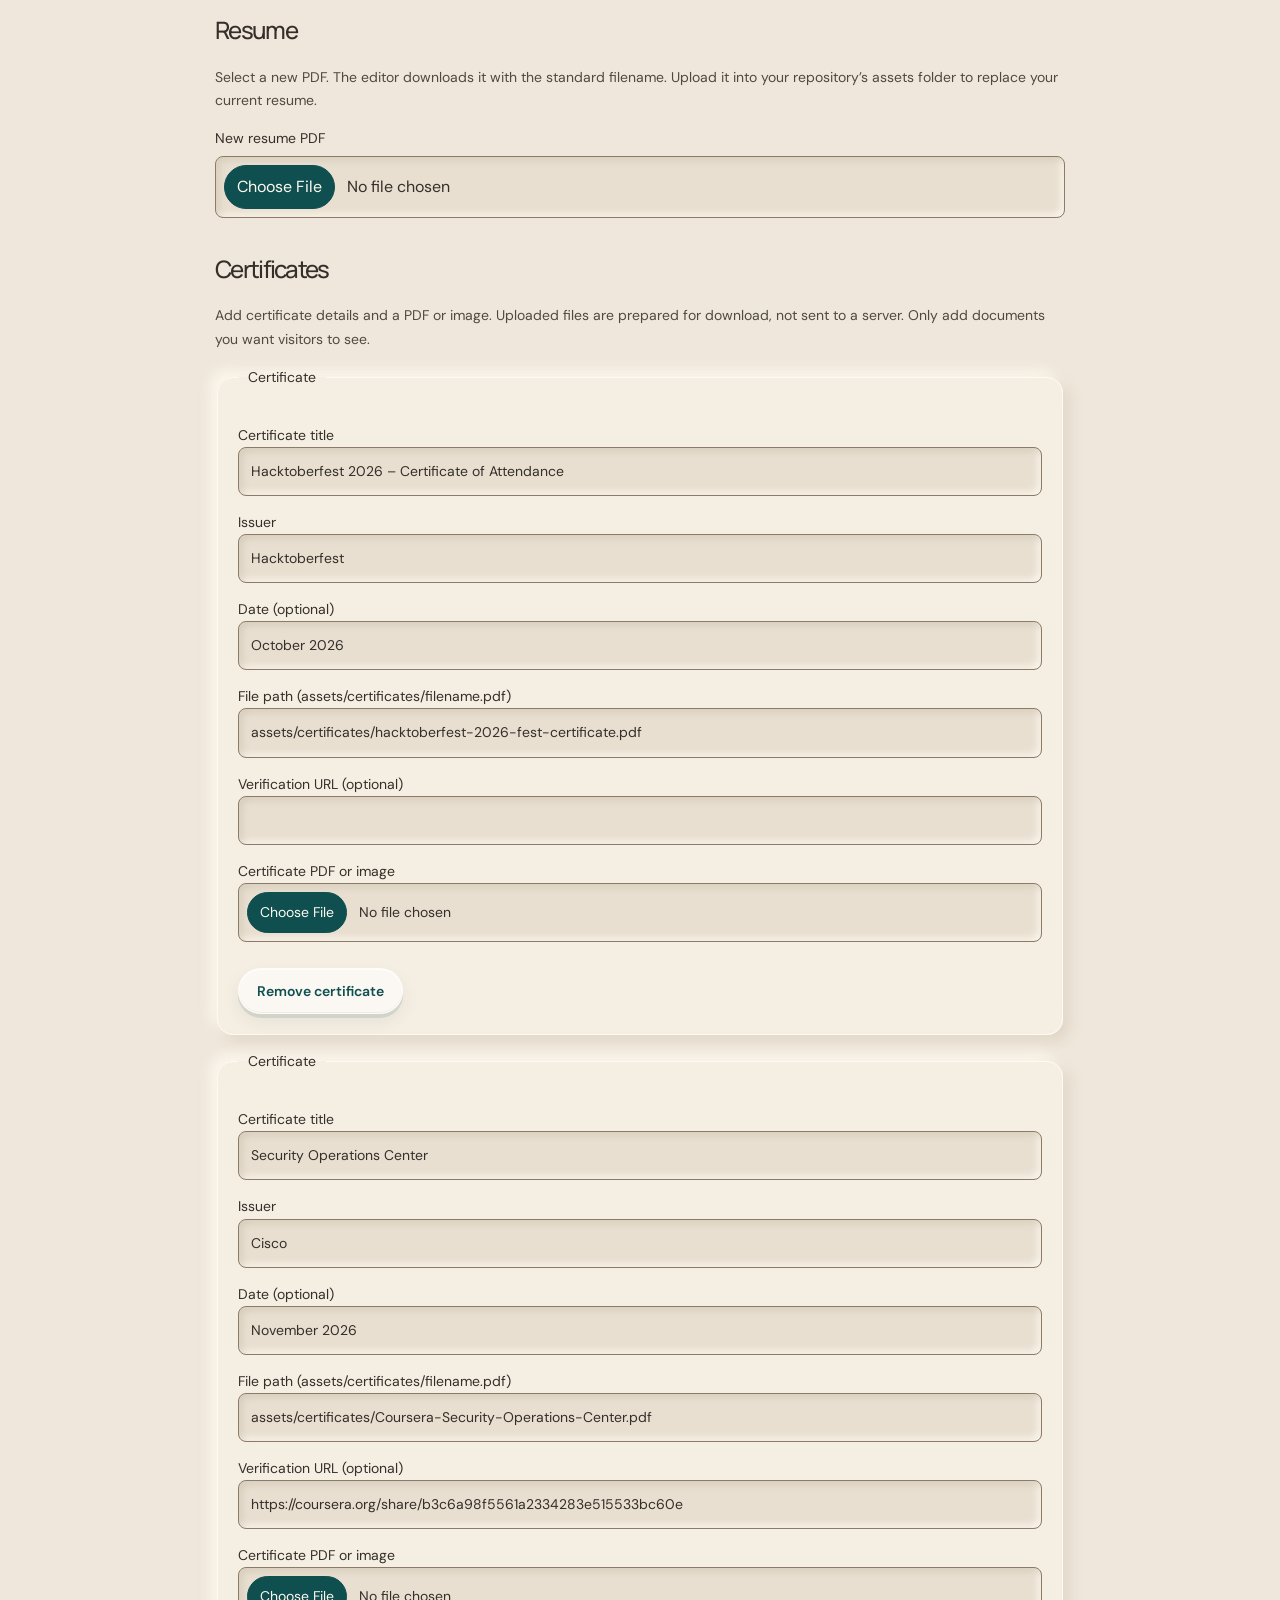
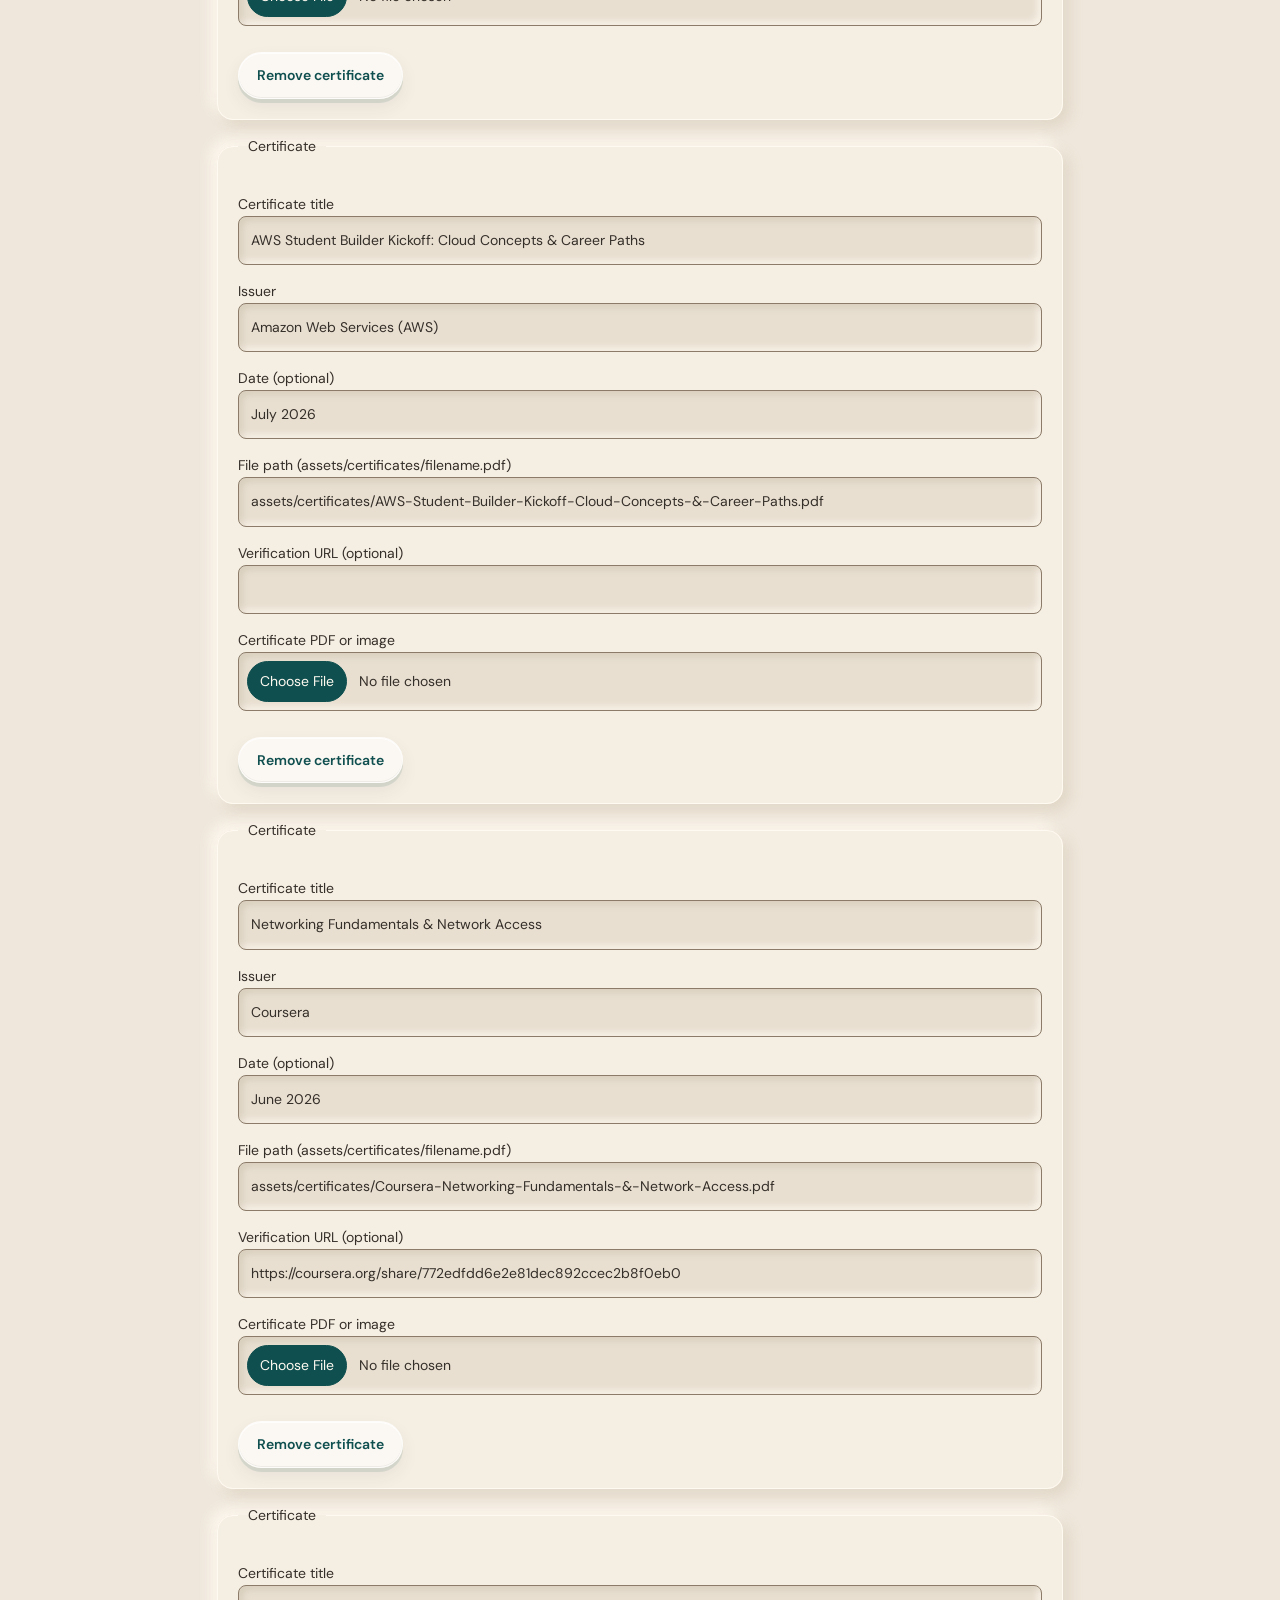
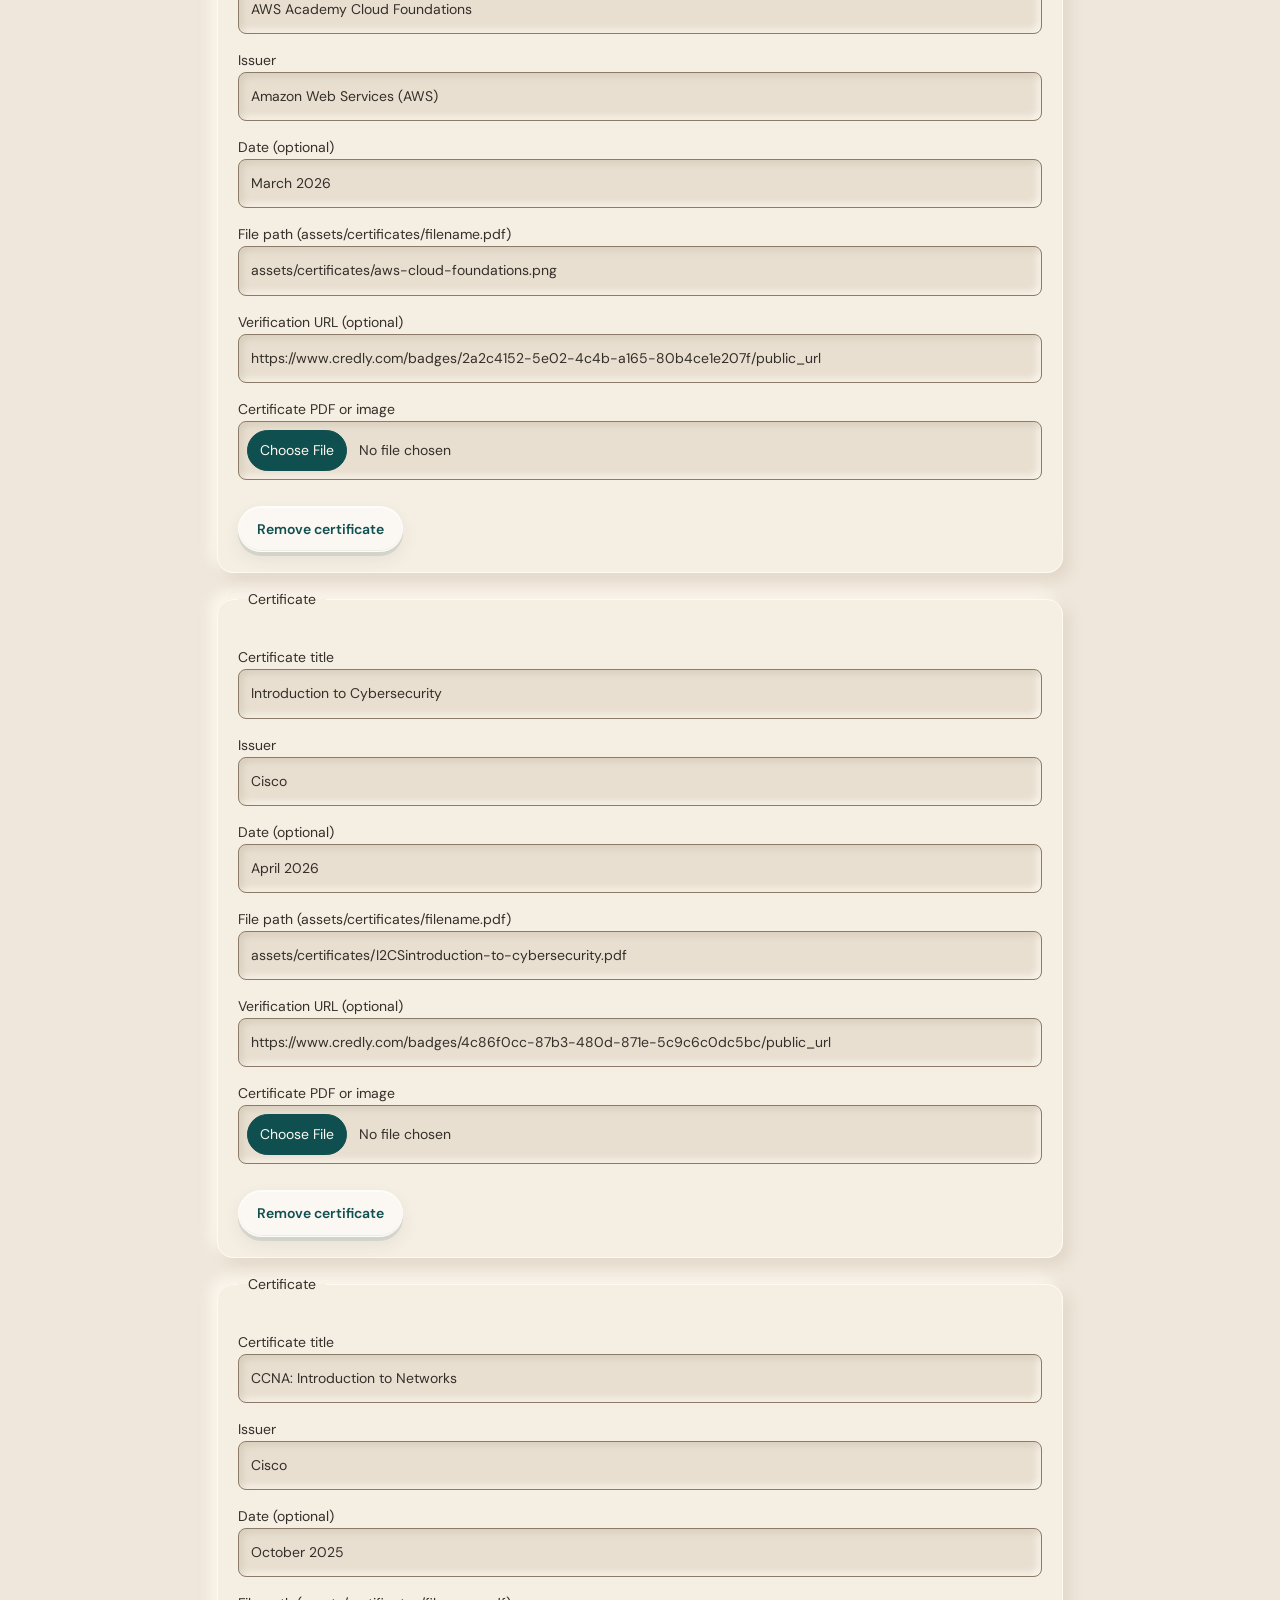
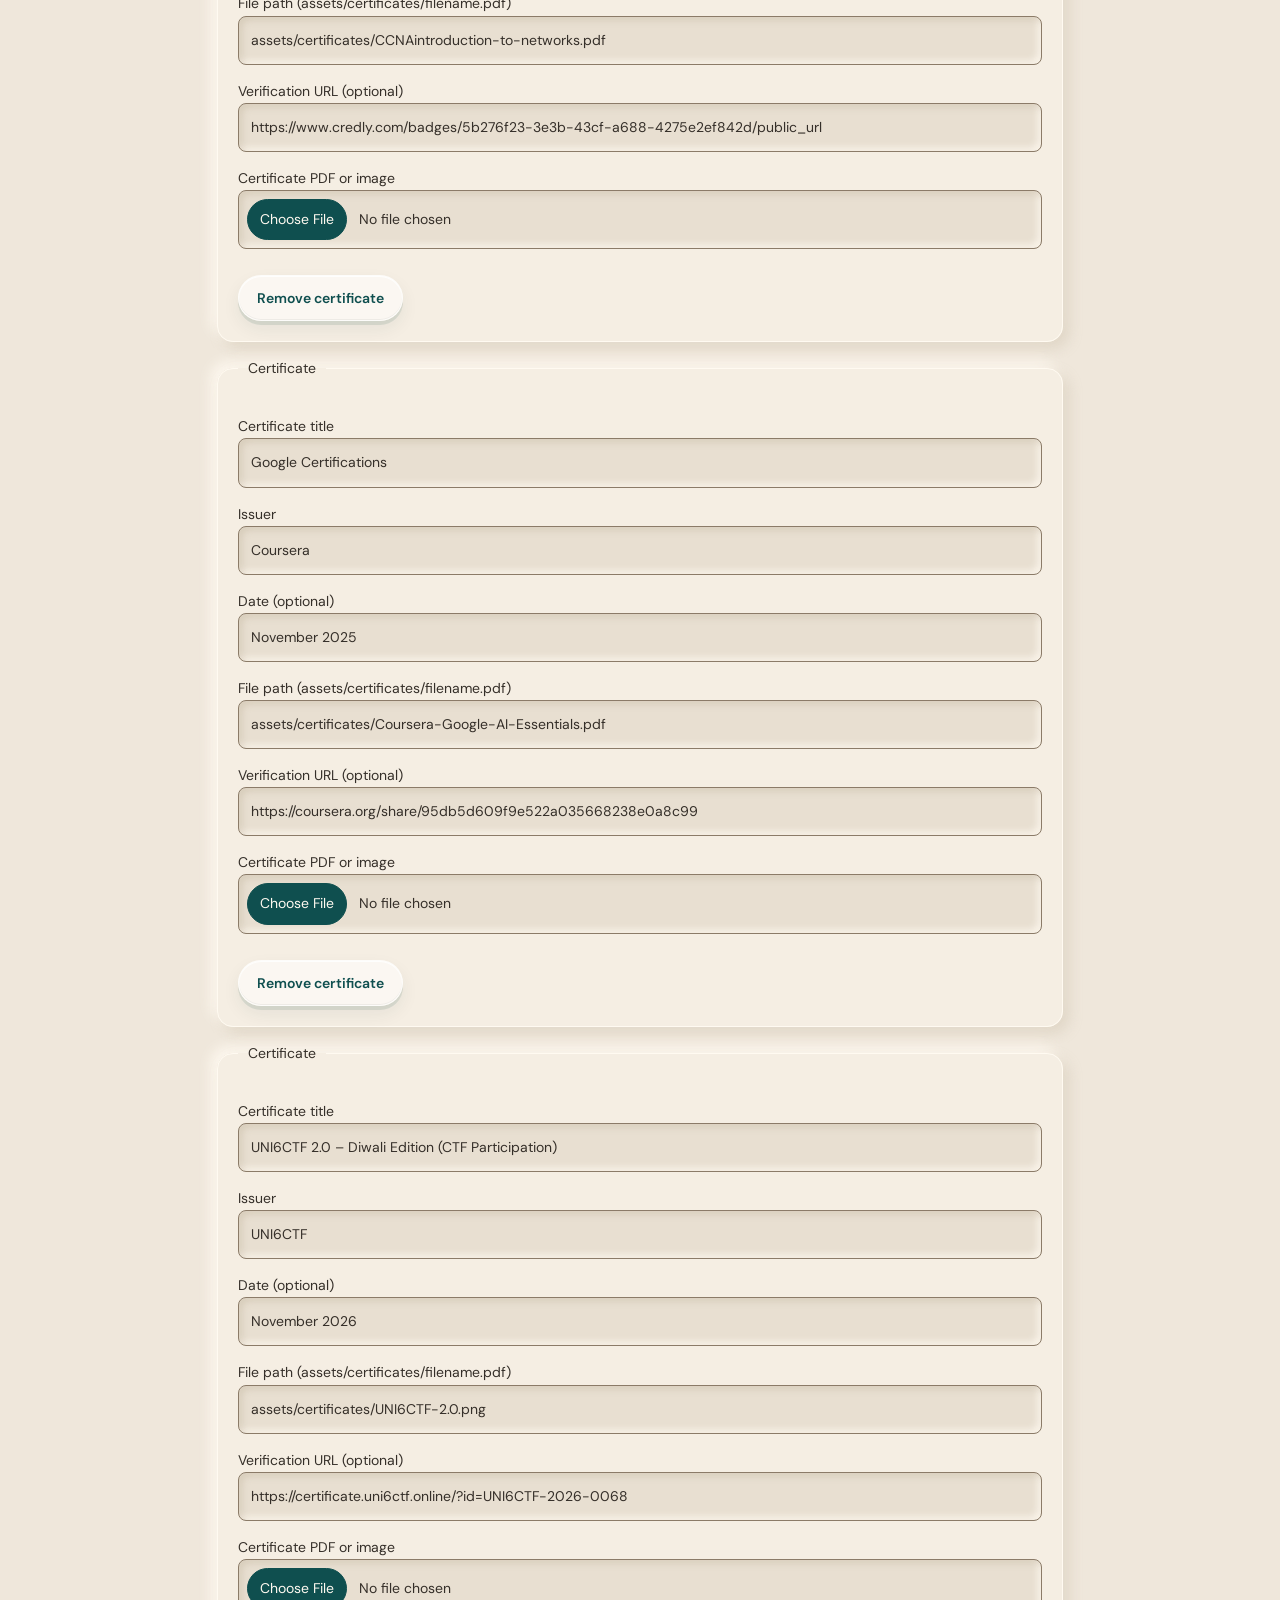
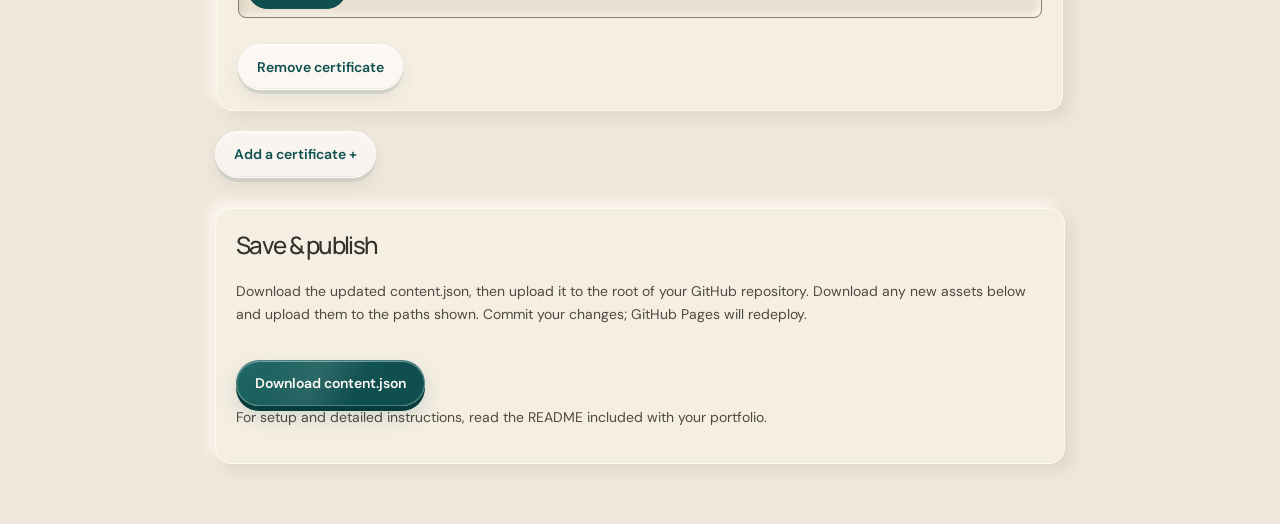
==== commit 07c553d1: "Remove decorative arrows from portfolio links and buttons" ====
--- a/editor.html
+++ b/editor.html
@@ -1 +1 @@
-<!doctype html><html lang="en"><head><meta charset="utf-8"><meta name="viewport" content="width=device-width,initial-scale=1"><title>Portfolio content editor | Dinuka Dilshan</title><meta name="robots" content="noindex"><link rel="stylesheet" href="styles.css?v=4"><script src="github-projects.js" defer></script><script src="editor.js?v=4" defer></script></head><body><main class="editor"><a class="text-link" href="index.html">← Back to portfolio</a><p class="eyebrow" style="margin-top:35px">OWNER WORKSPACE</p><h1>Make it your own.</h1><p class="help">This editor prepares files for your GitHub repository. Changes become public only after you upload and commit the downloaded files to GitHub. Nothing here changes the live site automatically.</p><p id="editor-status" class="ui-alert" role="status">Loading portfolio content…</p><div id="editor-controls" hidden><h2>Profile photo</h2><p class="help">Add a professional portrait in JPG, PNG, or WebP format. Your photo replaces the decorative diagram in the opening section. Download the prepared image and updated content.json, then upload both to GitHub.</p><label for="profile-file">Choose profile photo</label><input type="file" id="profile-file" accept="image/jpeg,image/png,image/webp"><img id="photo-preview" class="editor-photo-preview" alt="Profile photo preview" hidden><button class="button secondary" type="button" id="remove-photo">Remove profile photo</button><h2>Featured projects</h2><p class="help">Choose projects to feature. Use the order field to set the featured order (comma-separated repository names).</p><div id="pin-list"></div><label for="pin-order">Featured order</label><input id="pin-order"><h2>Resume</h2><p class="help">Select a new PDF. The editor downloads it with the standard filename. Upload it into your repository’s assets folder to replace your current resume.</p><label for="resume-file">New resume PDF</label><input type="file" id="resume-file" accept="application/pdf,.pdf"><h2>Certificates</h2><p class="help">Add certificate details and a PDF or image. Uploaded files are prepared for download, not sent to a server. Only add documents you want visitors to see.</p><div id="certificate-editor"></div><button class="button secondary" id="add-certificate" type="button">Add a certificate +</button><div class="editor-output"><h2 style="margin-top:0">Save & publish</h2><p class="help">Download the updated content.json, then upload it to the root of your GitHub repository. Download any new assets below and upload them to the paths shown. Commit your changes; GitHub Pages will redeploy.</p><button class="button primary" id="download-content" type="button">Download content.json ↓</button><div id="asset-downloads"></div><p class="help">For setup and detailed instructions, read the README included with your portfolio.</p></div></div></main><div id="ui-toast-stack" class="ui-toast-stack" role="status" aria-live="polite" aria-atomic="false"></div><dialog id="ui-confirm-dialog" class="ui-confirm-dialog" role="alertdialog" aria-modal="true" aria-labelledby="ui-confirm-title" aria-describedby="ui-confirm-description"><svg class="ui-icon" viewBox="0 0 24 24" aria-hidden="true"><path d="M12 3 2 21h20L12 3Z"/><path d="M12 9v5m0 3h.01"/></svg><h2 id="ui-confirm-title">Remove this item?</h2><p id="ui-confirm-description">This changes your prepared portfolio content. Your live site stays unchanged until you publish.</p><form method="dialog"><button class="button secondary" value="cancel" autofocus>Cancel</button><button class="button primary" value="delete">Delete</button></form></dialog></body></html>
+<!doctype html><html lang="en"><head><meta charset="utf-8"><meta name="viewport" content="width=device-width,initial-scale=1"><title>Portfolio content editor | Dinuka Dilshan</title><meta name="robots" content="noindex"><link rel="stylesheet" href="styles.css?v=7"><script src="github-projects.js" defer></script><script src="editor.js?v=7" defer></script></head><body><main class="editor"><a class="text-link" href="index.html"> Back to portfolio</a><p class="eyebrow" style="margin-top:35px">OWNER WORKSPACE</p><h1>Make it your own.</h1><p class="help">This editor prepares files for your GitHub repository. Changes become public only after you upload and commit the downloaded files to GitHub. Nothing here changes the live site automatically.</p><p id="editor-status" class="ui-alert" role="status">Loading portfolio content…</p><div id="editor-controls" hidden><h2>Profile photo</h2><p class="help">Add a professional portrait in JPG, PNG, or WebP format. Your photo replaces the decorative diagram in the opening section. Download the prepared image and updated content.json, then upload both to GitHub.</p><label for="profile-file">Choose profile photo</label><input type="file" id="profile-file" accept="image/jpeg,image/png,image/webp"><img id="photo-preview" class="editor-photo-preview" alt="Profile photo preview" hidden><button class="button secondary" type="button" id="remove-photo">Remove profile photo</button><h2>Featured projects</h2><p class="help">Choose projects to feature. Use the order field to set the featured order (comma-separated repository names).</p><div id="pin-list"></div><label for="pin-order">Featured order</label><input id="pin-order"><h2>Resume</h2><p class="help">Select a new PDF. The editor downloads it with the standard filename. Upload it into your repository’s assets folder to replace your current resume.</p><label for="resume-file">New resume PDF</label><input type="file" id="resume-file" accept="application/pdf,.pdf"><h2>Certificates</h2><p class="help">Add certificate details and a PDF or image. Uploaded files are prepared for download, not sent to a server. Only add documents you want visitors to see.</p><div id="certificate-editor"></div><button class="button secondary" id="add-certificate" type="button">Add a certificate +</button><div class="editor-output"><h2 style="margin-top:0">Save & publish</h2><p class="help">Download the updated content.json, then upload it to the root of your GitHub repository. Download any new assets below and upload them to the paths shown. Commit your changes; GitHub Pages will redeploy.</p><button class="button primary" id="download-content" type="button">Download content.json</button><div id="asset-downloads"></div><p class="help">For setup and detailed instructions, read the README included with your portfolio.</p></div></div></main><div id="ui-toast-stack" class="ui-toast-stack" role="status" aria-live="polite" aria-atomic="false"></div><dialog id="ui-confirm-dialog" class="ui-confirm-dialog" role="alertdialog" aria-modal="true" aria-labelledby="ui-confirm-title" aria-describedby="ui-confirm-description"><svg class="ui-icon" viewBox="0 0 24 24" aria-hidden="true"><path d="M12 3 2 21h20L12 3Z"/><path d="M12 9v5m0 3h.01"/></svg><h2 id="ui-confirm-title">Remove this item?</h2><p id="ui-confirm-description">This changes your prepared portfolio content. Your live site stays unchanged until you publish.</p><form method="dialog"><button class="button secondary" value="cancel" autofocus>Cancel</button><button class="button primary" value="delete">Delete</button></form></dialog></body></html>
--- a/styles.css
+++ b/styles.css
@@ -10,12 +10,20 @@
   --primary-hover: #0b3f3f;
   --on-primary: #fffaf1;
   --text: #352f29;
-  --muted: #62594e;
+  --muted: #4f493f;
   --line: #c9bbaa;
   --control-line: #8b7b68;
   --disabled-bg: #d9cebf;
   --disabled-text: #575045;
   --error: #a23a38;
+  --glass-bg: rgba(255, 255, 255, .35);
+  --glass-bg-strong: rgba(255, 255, 255, .55);
+  --glass-border: 1px solid rgba(255, 255, 255, .6);
+  --glass-blur: blur(16px) saturate(160%);
+  --glass-shadow: 0 8px 32px rgba(31, 60, 60, .15);
+  --glass-highlight: inset 0 1px 0 rgba(255, 255, 255, .8), inset 0 -1px 0 rgba(0, 0, 0, .05);
+  --glass-fallback: rgba(250, 246, 238, .96);
+  --glass-key-shadow: 0 5px 0 #083d3d, 0 10px 22px #0f4f4f29;
   --font: 'DM Sans', Arial, sans-serif;
   --border-thin: 1px;
   --border-regular: 2px;
@@ -413,3 +421,235 @@
 
 .editor .button.primary { color: var(--on-primary); }
 .editor .button.secondary { color: var(--green); }
+
+/* Keep existing hooks while removing space reserved for decorative arrows. */
+.button > span:empty, .nav-contact > span:empty, .project-link > span:empty,
+.email-link > span:empty, .small-icon:empty { display: none; }
+
+/* Glass + 3D skin. Original hooks, grids and section sequence are retained. */
+body { position: relative; isolation: isolate; }
+body::before, body::after { content: ""; position: fixed; pointer-events: none; }
+body::before {
+  inset: -8%; z-index: -2;
+  background: radial-gradient(ellipse at 14% 20%, #408b8552 0%, transparent 42%),
+    radial-gradient(ellipse at 88% 38%, #d0ae774d 0%, transparent 43%),
+    radial-gradient(ellipse at 55% 90%, #f1b49b5c 0%, transparent 45%);
+  filter: blur(46px); animation: g3-orb-drift 24s ease-in-out infinite alternate;
+}
+body::after {
+  inset: 0; z-index: -1; opacity: .035;
+  background-image: url("data:image/svg+xml,%3Csvg xmlns='http://www.w3.org/2000/svg' width='128' height='128'%3E%3Cfilter id='n'%3E%3CfeTurbulence type='fractalNoise' baseFrequency='.8' numOctaves='3' stitchTiles='stitch'/%3E%3C/filter%3E%3Cpath fill='%23352f29' filter='url(%23n)' d='M0 0h128v128H0z'/%3E%3C/svg%3E");
+}
+html { scroll-padding-top: 0; }
+section[id], #main, #home { scroll-margin-top: 128px; }
+.skip { z-index: 100; }
+.g3-glass, .header, .profile-portrait, .system-visual, .about-copy, .filters,
+.project-card, .skill-row, .education, .contact-section, footer,
+.ui-confirm-dialog, .ui-toast {
+  background: var(--glass-fallback); border: var(--glass-border);
+  box-shadow: var(--glass-shadow), var(--glass-highlight);
+}
+@supports ((backdrop-filter: blur(1px)) or (-webkit-backdrop-filter: blur(1px))) {
+  .g3-glass, .header, .profile-portrait, .system-visual, .about-copy, .filters,
+  .project-card, .skill-row, .education, .contact-section, footer,
+  .ui-confirm-dialog, .ui-toast {
+    background: var(--glass-bg);
+    -webkit-backdrop-filter: var(--glass-blur);
+    backdrop-filter: var(--glass-blur);
+  }
+  .about-copy, .contact-section, footer, .ui-confirm-dialog { background: var(--glass-bg-strong); }
+}
+.header {
+  position: sticky; top: 16px; z-index: 40; height: 88px;
+  width: calc(100% - 64px); max-width: 1360px; margin: 16px auto 0;
+  padding: 0 32px; border-radius: 999px;
+  box-shadow: 0 4px 0 #ffffff60, 0 12px 30px #1f3c3c1f, var(--glass-highlight);
+  transition: transform 200ms ease-out, background-color 200ms ease-out, box-shadow 200ms ease-out;
+}
+.header.is-scrolled { background: var(--glass-fallback); transform: scale(.985); box-shadow: 0 8px 24px #1f3c3c29, var(--glass-highlight); }
+@supports ((backdrop-filter: blur(1px)) or (-webkit-backdrop-filter: blur(1px))) {
+  .header.is-scrolled { background: rgba(255, 251, 243, .82); }
+}
+.header nav { gap: 8px; }
+.header nav a, .g3-footer-links a { padding: 10px 14px; border-radius: 999px; color: var(--green); }
+.header nav a { border: 1px solid transparent; }
+.header nav a:hover, .g3-footer-links a:hover {
+  background: #ffffff55; transform: translateY(-2px); box-shadow: 0 5px 12px #0f4f4f12;
+}
+.header nav a.is-active {
+  background: #ffffff8c; border-color: #ffffffb3;
+  box-shadow: 0 3px 8px #0f4f4f1f, var(--glass-highlight); font-weight: 700;
+}
+.g3-footer-links a.is-active { background: #ffffff8c; box-shadow: var(--glass-highlight); }
+.nav-toggle {
+  display: none; align-items: center; justify-content: center; flex-shrink: 0;
+  width: 44px; height: 44px; padding: 10px; border: var(--glass-border);
+  border-radius: 14px; color: var(--green); background: var(--glass-bg-strong);
+  box-shadow: 0 3px 0 #0f4f4f1f, var(--glass-highlight);
+}
+.nav-toggle .ui-icon { width: 24px; height: 24px; }
+.nav-toggle[aria-expanded="true"] { background: #d6e4de; box-shadow: var(--surface-inset-shadow); }
+.button, .nav-contact, .project-link, .g3-resume-link, .g3-backtop, .section-heading > .text-link {
+  position: relative; display: inline-flex; align-items: center; justify-content: center; gap: 12px;
+  min-height: 44px; padding: 12px 18px; border-radius: 999px;
+  border: var(--glass-border); background: var(--glass-bg-strong); color: var(--green);
+  box-shadow: 0 4px 0 #9bafa14d, 0 8px 18px #1f3c3c12, var(--glass-highlight);
+  transition: transform 180ms ease-out, box-shadow 180ms ease-out, background-color 180ms ease-out;
+}
+.primary, .nav-contact, .project-link {
+  background: linear-gradient(145deg, #226b67, #0f4f4f 65%); color: var(--on-primary);
+  border-color: #8fbab36b; box-shadow: var(--glass-key-shadow), inset 0 1px 0 #ffffff66;
+}
+.primary::after, .nav-contact::after, .project-link::after {
+  content: ""; position: absolute; inset: 0; border-radius: inherit; pointer-events: none;
+  background: linear-gradient(115deg, transparent 15%, #ffffff17 42%, transparent 65%);
+}
+.button:hover, .nav-contact:hover, .project-link:hover, .g3-resume-link:hover,
+.g3-backtop:hover, .section-heading > .text-link:hover {
+  transform: translateY(-3px); box-shadow: 0 7px 0 #9bafa14d, 0 14px 24px #1f3c3c24, var(--glass-highlight);
+}
+.primary:hover, .nav-contact:hover, .project-link:hover {
+  background: linear-gradient(145deg, #1b605d, #0b4141 65%); color: var(--on-primary);
+  box-shadow: 0 7px 0 #083d3d, 0 16px 24px #0f4f4f26, inset 0 1px 0 #ffffff66;
+}
+.button:active, .nav-contact:active, .project-link:active, .g3-resume-link:active,
+.g3-backtop:active, .section-heading > .text-link:active {
+  transform: translateY(2px); box-shadow: inset 0 3px 7px #052f3b40, 0 1px 0 #ffffff80;
+}
+.button:disabled, .button[aria-disabled="true"] {
+  transform: none; background: var(--disabled-bg); color: var(--disabled-text); box-shadow: none;
+}
+.button.primary[aria-busy="true"] { background: var(--green); color: var(--on-primary); }
+.nav-contact span { margin-left: 0; color: currentColor; }
+.contact-links .g3-resume-link { border-radius: 999px; }
+.project-link { display: flex; justify-content: space-between; }
+.filters { padding: 10px; border-radius: 24px; gap: 10px; }
+.filters button { background: #ffffff66; box-shadow: 0 3px 0 #94aa9d33, var(--glass-highlight); }
+.filters button:hover { transform: translateY(-2px); box-shadow: 0 5px 10px #1f3c3c1f, var(--glass-highlight); }
+.filters button.active { background: var(--green); color: var(--on-primary); border-color: var(--green); box-shadow: inset 0 2px 5px #002e2e66, 0 1px 0 #ffffffcc; }
+.about-copy { padding: 24px; border-radius: 24px; }
+.about-copy p:last-child { margin-bottom: 0; }
+.project-card, .education, .skill-row, .profile-portrait, .system-visual { border-radius: 24px; }
+.project-card { position: relative; }
+.project-card:hover { border-color: #fffffff2; box-shadow: 0 14px 34px #1f3c3c26, var(--glass-highlight); }
+.project-art, .project-art.balance, .project-art.volt, .project-art.planner, .project-art.card {
+  background: linear-gradient(135deg, #ffffff42, #b3cec01f); border-color: #ffffff6b;
+}
+.project-art img, .profile-portrait img { border-radius: 16px; transition: transform 220ms ease-out; }
+.project-art img { border: 1px solid #ffffffa6; box-shadow: 0 5px 14px #173c3c1f; }
+.profile-portrait { padding: 8px; }
+.profile-portrait img { border: 1px solid #ffffffa6; box-shadow: 0 5px 18px #173c3c1f; }
+.profile-portrait figcaption { border-radius: 0 0 24px 24px; }
+.profile-portrait:hover img, .project-card:hover .project-art img { transform: scale(1.025); }
+.skills-section { background: transparent; border-color: #ffffff80; }
+.skill-row { position: relative; padding: 24px; margin-bottom: 16px; }
+.tags span, .skill-row .tags span {
+  background: #ffffff70; border: var(--glass-border); border-radius: 999px;
+  box-shadow: 0 3px 0 #97ac9e26, var(--glass-highlight);
+  transition: transform 180ms ease-out, box-shadow 180ms ease-out;
+}
+.tags span:hover { transform: translateY(-2px); box-shadow: 0 5px 10px #0f4f4f1f, var(--glass-highlight); }
+.activities, .certificates {
+  position: relative; border: var(--glass-border); border-radius: 16px;
+  background: #ffffff3d; box-shadow: var(--glass-highlight); padding: 24px;
+}
+.activities { margin-top: 24px; }
+.certificates { border-radius: 24px; }
+.contact-section { border-radius: 24px 24px 0 0; }
+.email-link { padding-bottom: 12px; border-color: #577e72; }
+.g3-social-link { display: inline-flex; align-items: center; gap: 10px; color: var(--green); min-height: 48px; }
+.g3-icon-shell {
+  width: 48px; height: 48px; display: inline-flex; flex-shrink: 0; align-items: center; justify-content: center;
+  border: var(--glass-border); border-radius: 16px; background: var(--glass-bg-strong);
+  box-shadow: 0 4px 0 #91a99c3d, 0 8px 18px #1f3c3c1a, var(--glass-highlight);
+  transition: transform 180ms ease-out, box-shadow 180ms ease-out;
+}
+.g3-brand-icon { width: 24px; height: 24px; fill: currentColor; flex: 0 0 auto; transition: transform 180ms ease-out; }
+.g3-social-link:hover .g3-icon-shell { transform: translateY(-3px); box-shadow: 0 6px 0 #91a99c3d, 0 10px 20px #0f4f4f29, var(--glass-highlight); }
+.g3-social-link:hover .g3-brand-icon { transform: scale(1.08); }
+.g3-social-link:active .g3-icon-shell { transform: translateY(2px); box-shadow: var(--surface-inset-shadow); }
+.g3-social-link:focus-visible { outline-offset: 6px; }
+.g3-credential-social { display: inline-flex; align-items: center; gap: 10px; white-space: normal; }
+.g3-credential-social .g3-brand-icon { width: 20px; height: 20px; }
+.hero-social, .contact-links, .g3-footer-social { align-items: center; flex-wrap: wrap; }
+/* Match .wrap specificity so its margin:auto cannot cancel footer spacing. */
+footer.wrap {
+  display: grid; grid-template-columns: auto 1fr auto; gap: 16px 32px;
+  margin: 24px auto 16px; padding-top: 32px; padding-bottom: 32px; border-radius: 24px;
+  position: relative; min-height: 160px;
+}
+footer > .wordmark { grid-column: 1; grid-row: 1; align-self: end; }
+footer > p { grid-column: 1; grid-row: 2; align-self: start; font-size: .75rem; letter-spacing: 0; }
+.g3-footer-links { grid-column: 2; grid-row: 1; display: flex; flex-wrap: wrap; justify-content: center; gap: 4px; font-size: .875rem; }
+.g3-footer-social { grid-column: 2; grid-row: 2; display: flex; justify-content: center; gap: 16px; font-size: .875rem; }
+footer > .g3-backtop { grid-column: 3; grid-row: 1 / 3; }
+footer > a.g3-backtop { font: 600 .75rem/1.45 var(--font); color: var(--green); letter-spacing: 0; }
+
+/* Tilt is delegated to new and existing cards; no rendering/data hooks change. */
+.g3-tilt, .project-card, .skill-row, .education, .activities {
+  position: relative;
+  transform: perspective(1000px) rotateX(var(--tilt-x, 0deg)) rotateY(var(--tilt-y, 0deg))
+    translateY(calc(var(--card-lift, 0px) + var(--reveal-offset, 0px)));
+  transition: transform 220ms ease-out, box-shadow 220ms ease-out, opacity 220ms ease-out;
+}
+.g3-tilt::after, .project-card::after, .skill-row::after, .education::after, .activities::after {
+  content: ""; position: absolute; inset: 0; border-radius: inherit; pointer-events: none; z-index: 2;
+  background: radial-gradient(circle at var(--glare-x, 50%) var(--glare-y, 30%), #ffffff4d, transparent 65%);
+  opacity: 0; transition: opacity 180ms ease-out;
+}
+.is-tilting { --card-lift: -3px; will-change: transform; }
+.is-tilting::after { opacity: .6; }
+.g3-reveal { opacity: 0; --reveal-offset: 14px; transition: opacity 220ms ease-out, transform 220ms ease-out; transition-delay: var(--reveal-delay, 0ms); }
+.g3-reveal.is-revealed { opacity: 1; --reveal-offset: 0px; }
+.g3-reveal:not(.g3-tilt):not(.project-card):not(.skill-row):not(.education):not(.activities) { transform: translateY(var(--reveal-offset)); }
+@keyframes g3-orb-drift { from { transform: translate3d(-1%, -1%, 0) scale(1); } to { transform: translate3d(2%, 2%, 0) scale(1.035); } }
+@media (max-width: 1000px) {
+  .header { width: calc(100% - 40px); padding: 0 22px; gap: 12px; }
+  .header nav a { padding: 10px; }
+  footer.wrap { grid-template-columns: auto 1fr; }
+  footer > .g3-backtop { grid-column: 1 / -1; grid-row: 3; justify-self: center; }
+}
+@media (max-width: 700px) {
+  html { scroll-padding-top: 0; }
+  section[id], #main, #home { scroll-margin-top: 112px; }
+  .header { top: 12px; width: calc(100% - 24px); height: 76px; padding: 0 16px; gap: 12px; }
+  .header > .wordmark { margin-right: auto; }
+  .header.g3-enhanced .nav-toggle { display: inline-flex; }
+  .header.g3-enhanced nav {
+    position: absolute; top: calc(100% + 12px); left: 0; right: 0; padding: 16px;
+    display: flex; flex-direction: column; gap: 8px; border-radius: 24px; border: var(--glass-border);
+    background: var(--glass-fallback); box-shadow: var(--glass-shadow), var(--glass-highlight);
+  }
+  .header.g3-enhanced nav a { display: block; padding: 12px 16px; }
+  .header.g3-enhanced nav a:nth-child(1), .header.g3-enhanced nav a:nth-child(4) { display: block; }
+  .nav-contact { padding: 10px 12px; font-size: .75rem; gap: 6px; }
+  .filters { padding: 8px; gap: 8px; }
+  .filters button { font-size: .8125rem; padding: 8px 12px; }
+  .skill-row, .about-copy, .certificates, .activities { padding: 20px; }
+  .hero-social, .contact-links { gap: 16px; }
+  .g3-social-label { display: none; }
+  footer.wrap { grid-template-columns: 1fr; gap: 20px; margin: 16px 12px; padding: 24px; width: calc(100% - 24px); }
+  footer > .wordmark, footer > p, .g3-footer-links, .g3-footer-social, footer > .g3-backtop { grid-column: 1; grid-row: auto; justify-self: start; }
+  .g3-footer-links, .g3-footer-social { justify-content: flex-start; gap: 10px; }
+  .g3-footer-links a { padding: 8px 10px; }
+  .g3-footer-links a:nth-child(1), .g3-footer-links a:nth-child(4) { display: inline-flex; }
+}
+@supports ((backdrop-filter: blur(1px)) or (-webkit-backdrop-filter: blur(1px))) {
+  @media (max-width: 700px) {
+    .header.g3-enhanced nav { background: rgba(255, 251, 243, .82); -webkit-backdrop-filter: var(--glass-blur); backdrop-filter: var(--glass-blur); }
+  }
+}
+@media (hover: none), (pointer: coarse), (prefers-reduced-motion: reduce) {
+  .g3-tilt, .project-card, .skill-row, .education, .activities { transform: none; }
+  .is-tilting { will-change: auto; }
+  .is-tilting::after { opacity: 0; }
+  .profile-portrait:hover img, .project-card:hover .project-art img { transform: none; }
+}
+@media (prefers-reduced-motion: reduce) {
+  body::before { animation: none; }
+  .g3-reveal { opacity: 1; --reveal-offset: 0px; transform: none !important; }
+  .header.is-scrolled, .button:hover, .nav-contact:hover, .project-link:hover,
+  .g3-resume-link:hover, .g3-backtop:hover, .section-heading > .text-link:hover,
+  .header nav a:hover, .g3-footer-links a:hover, .filters button:hover,
+  .tags span:hover, .g3-social-link:hover .g3-icon-shell, .g3-social-link:hover .g3-brand-icon { transform: none; }
+}
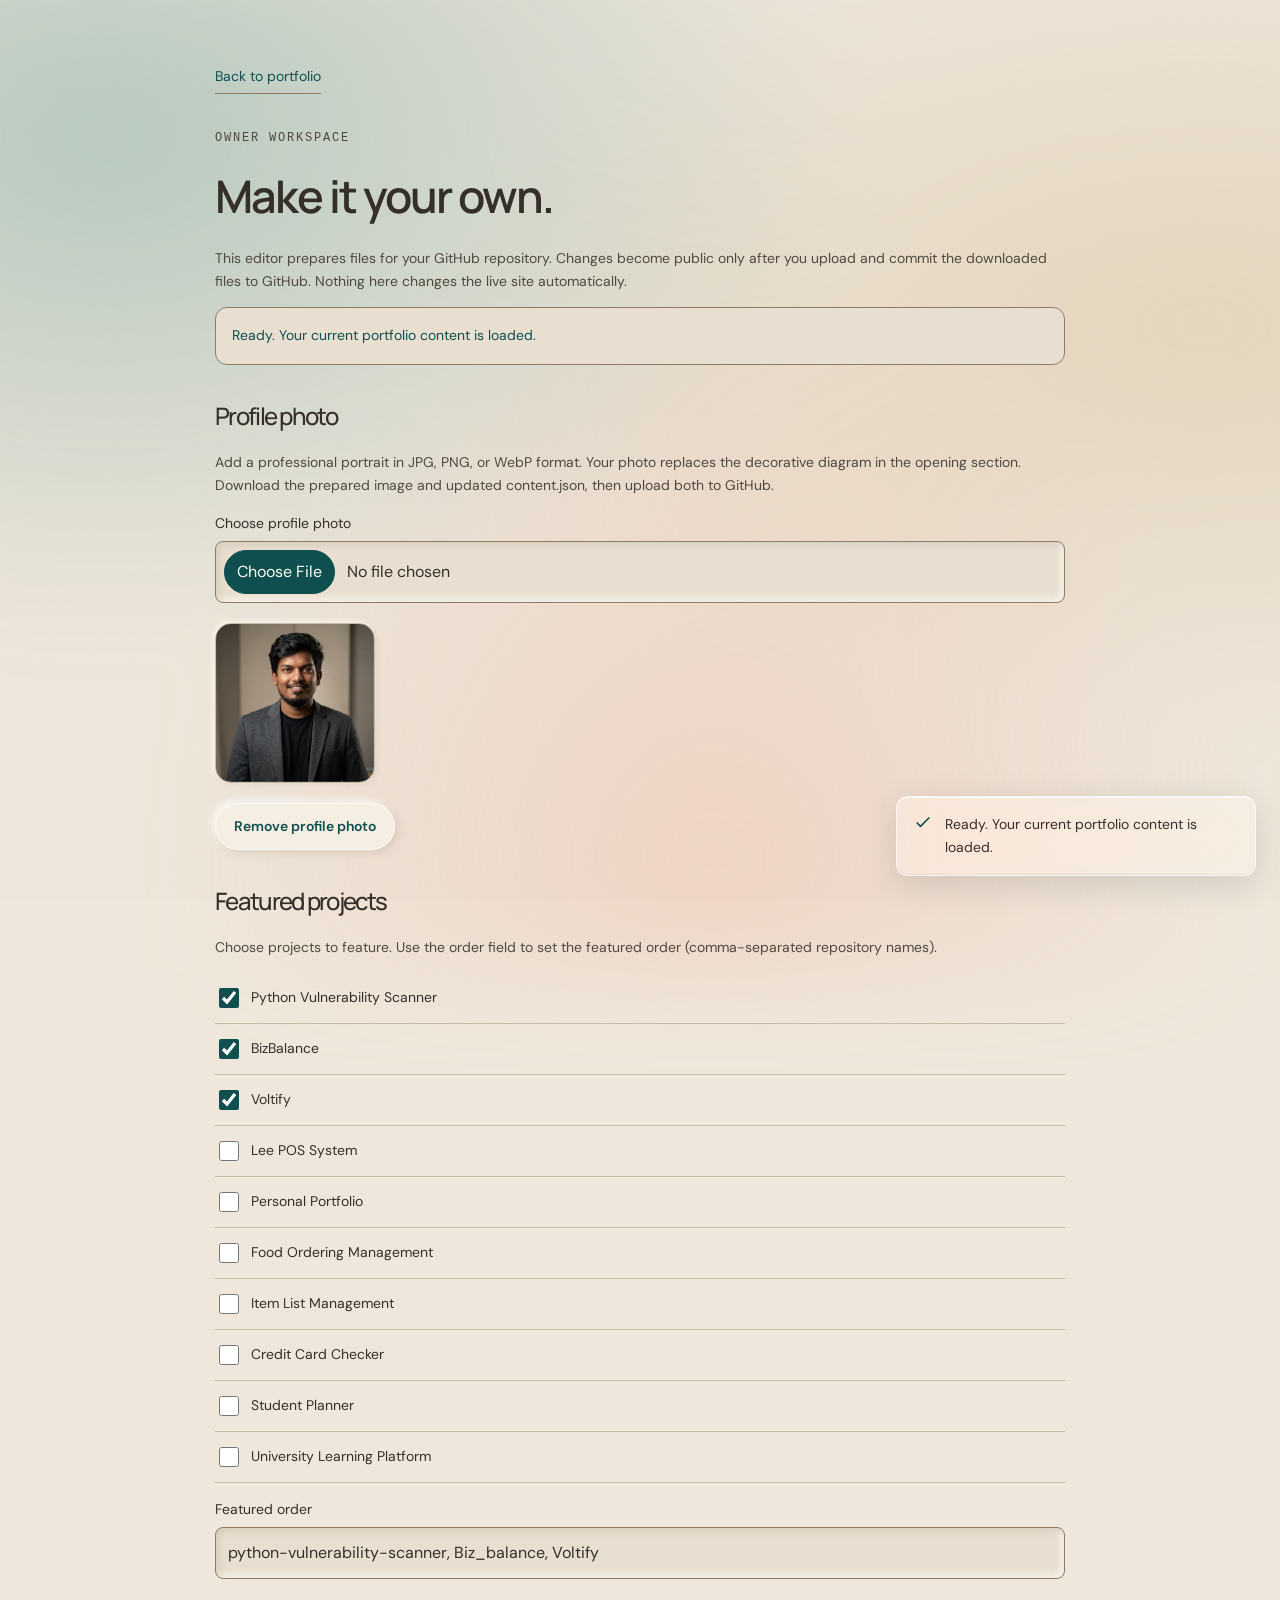
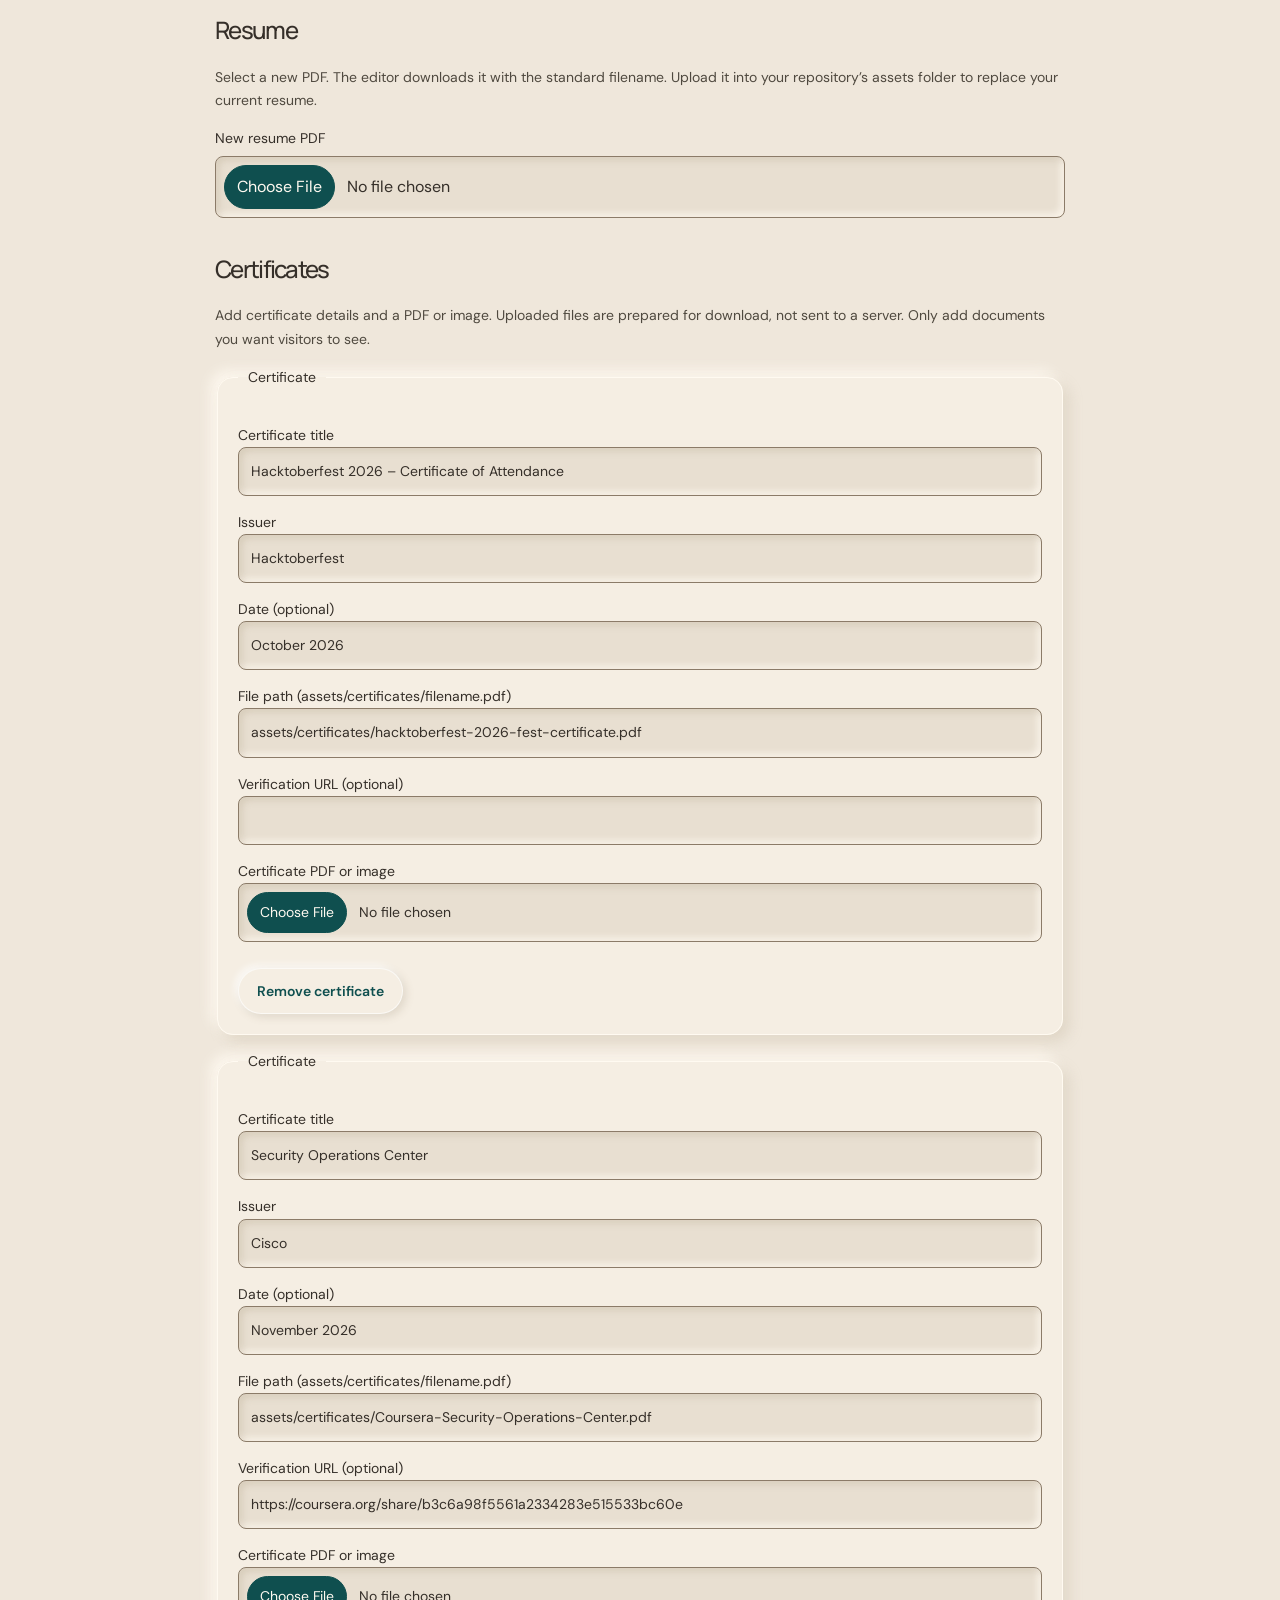
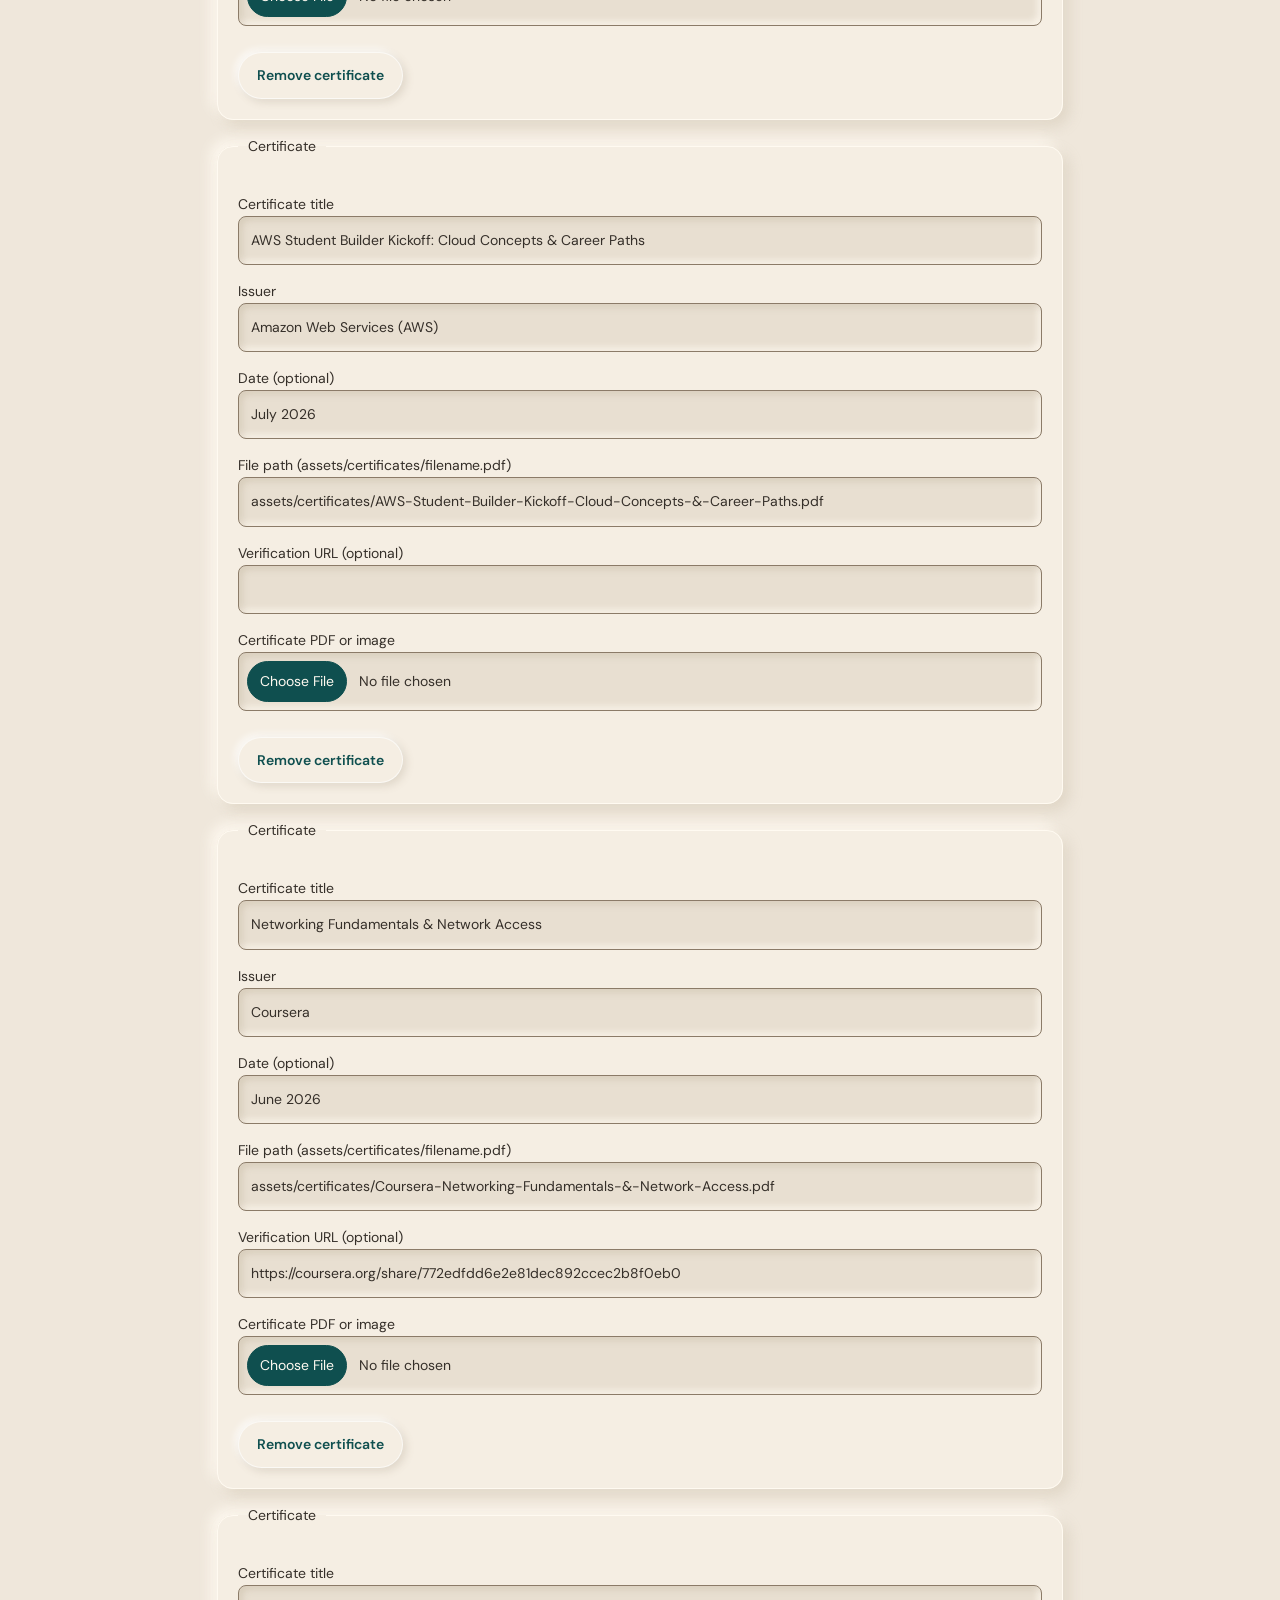
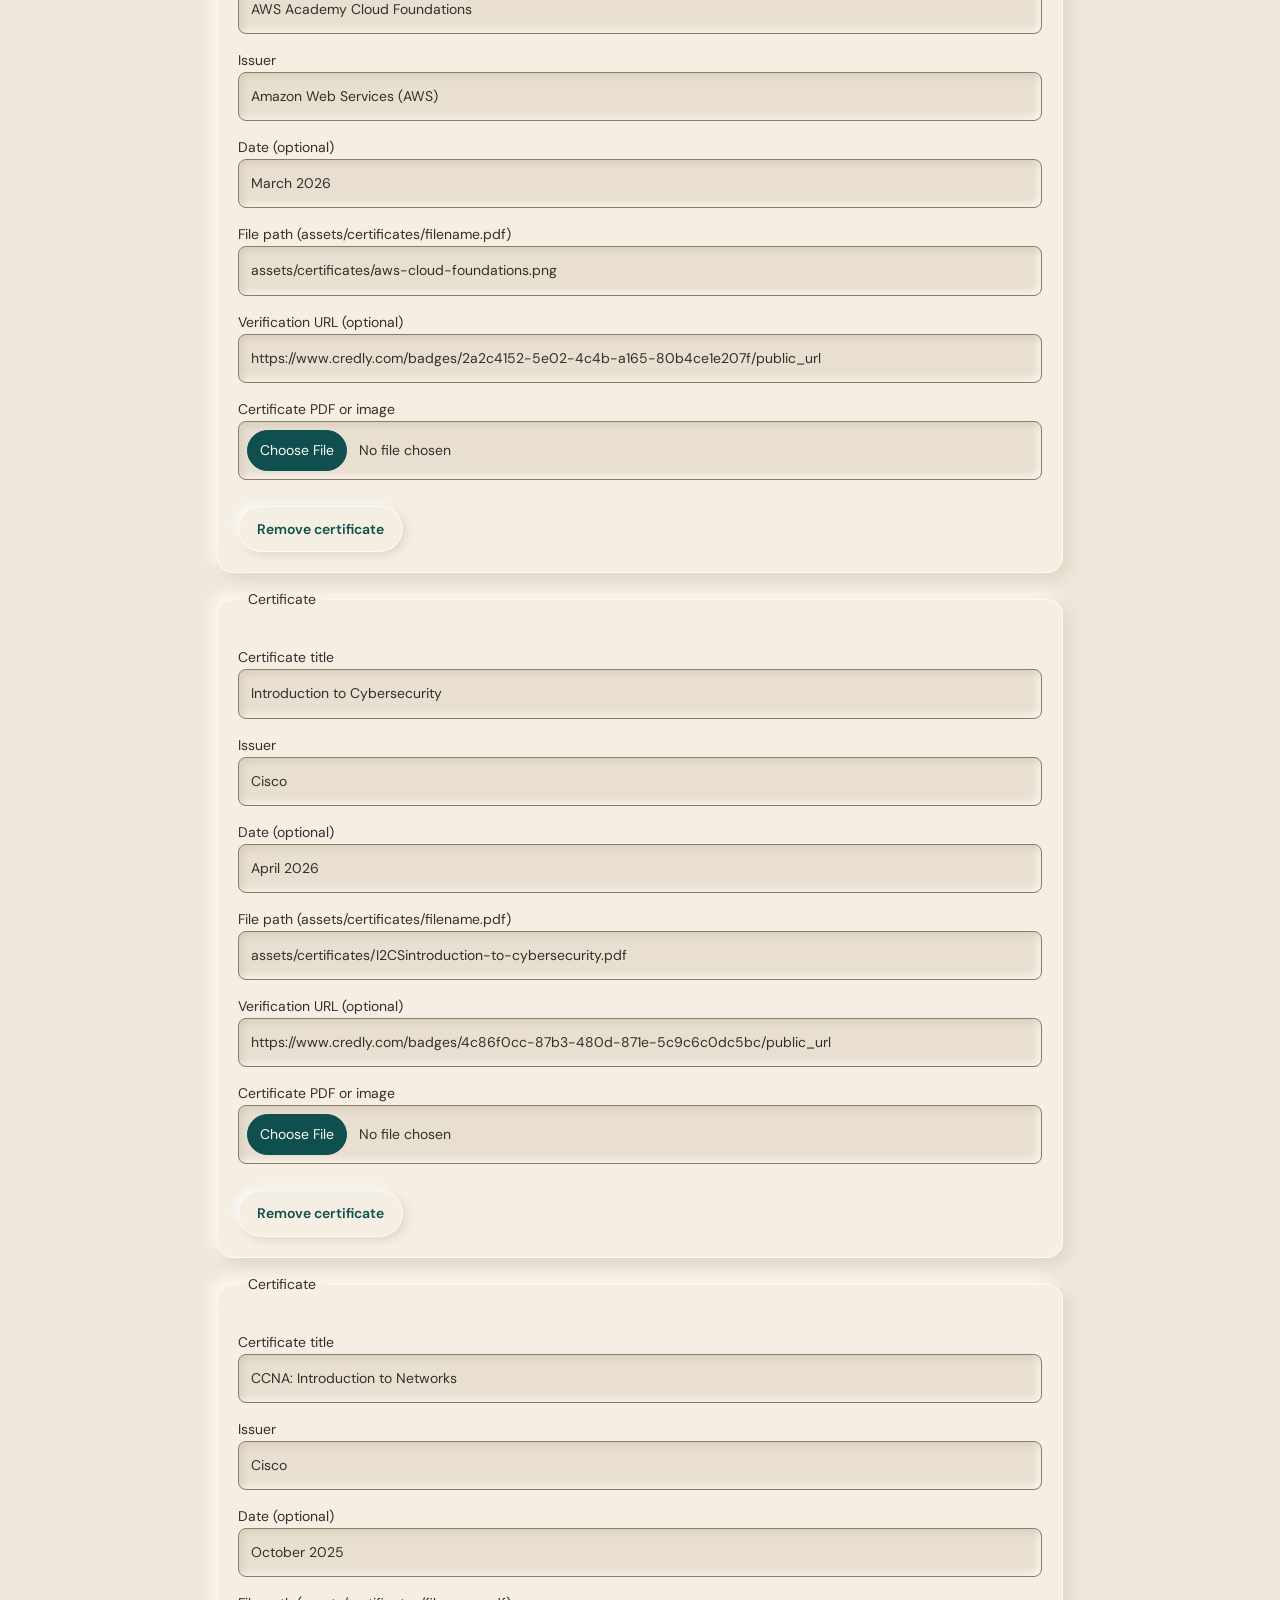
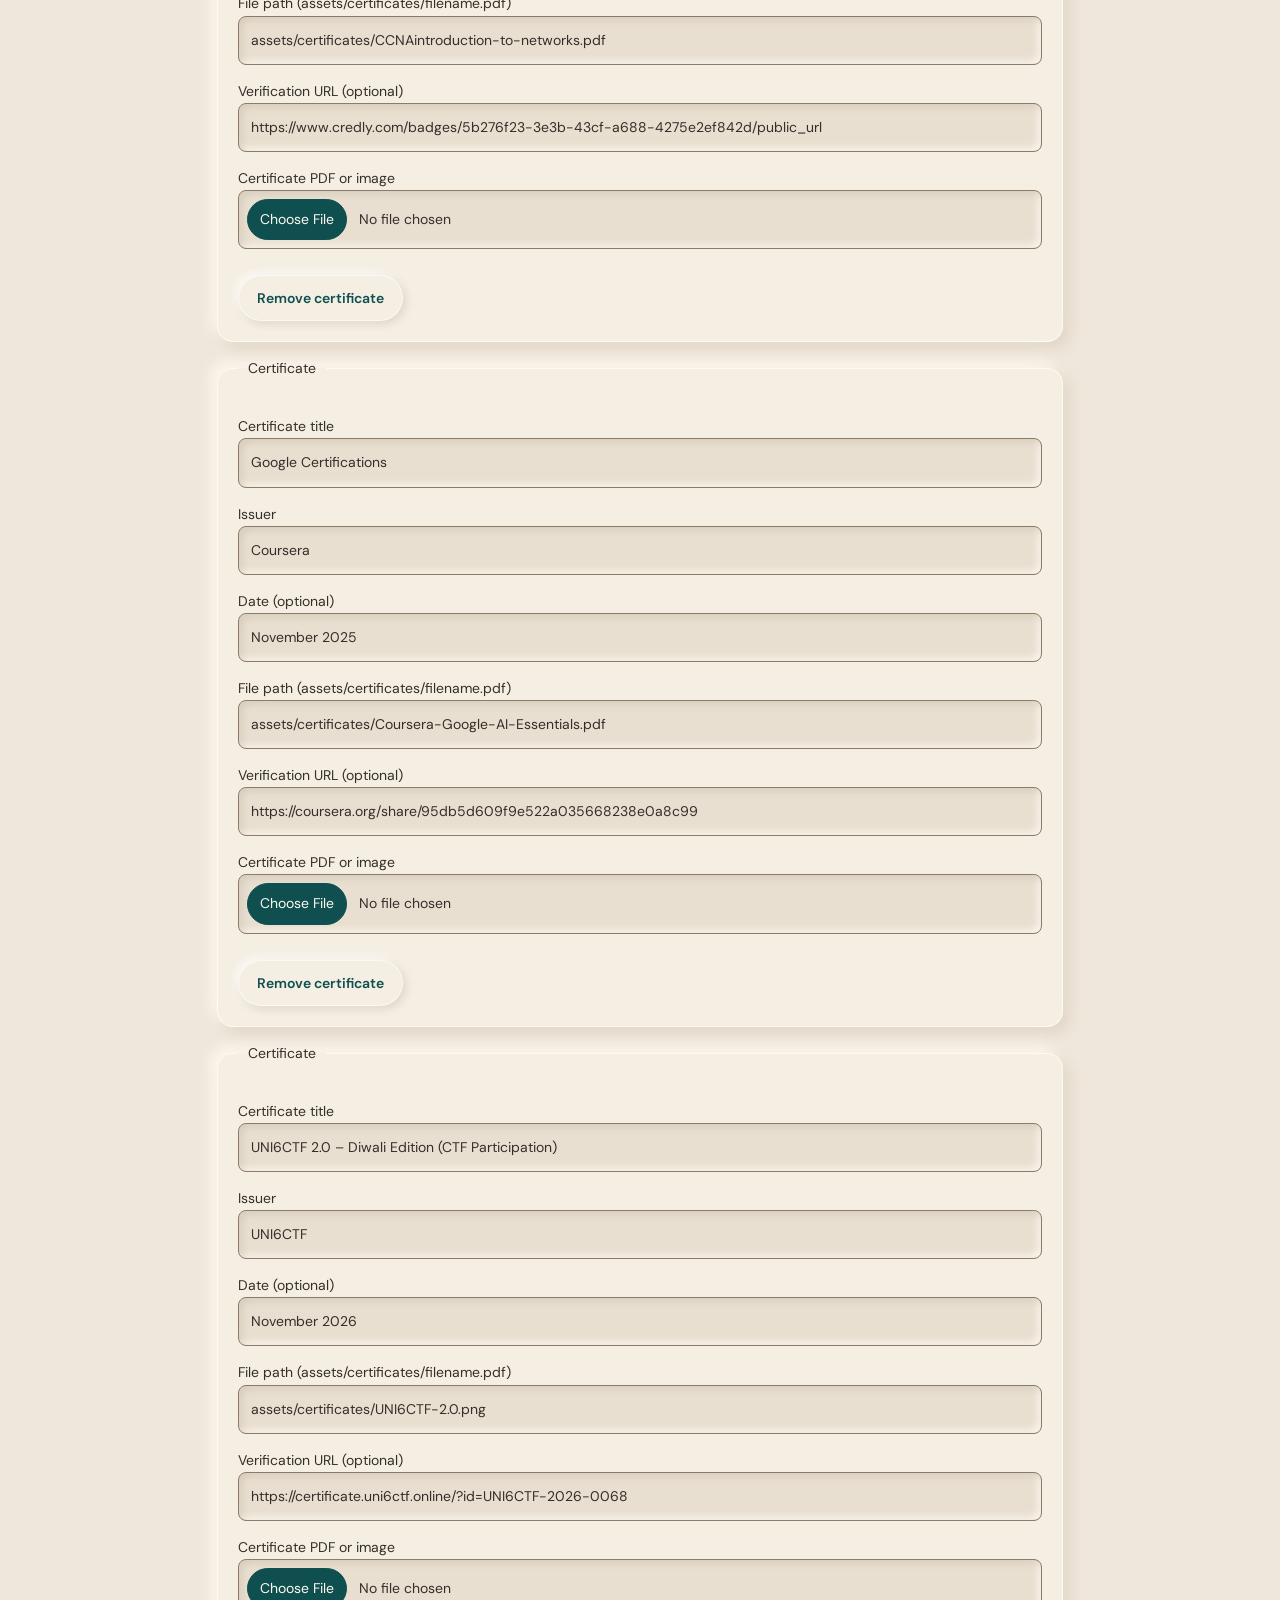
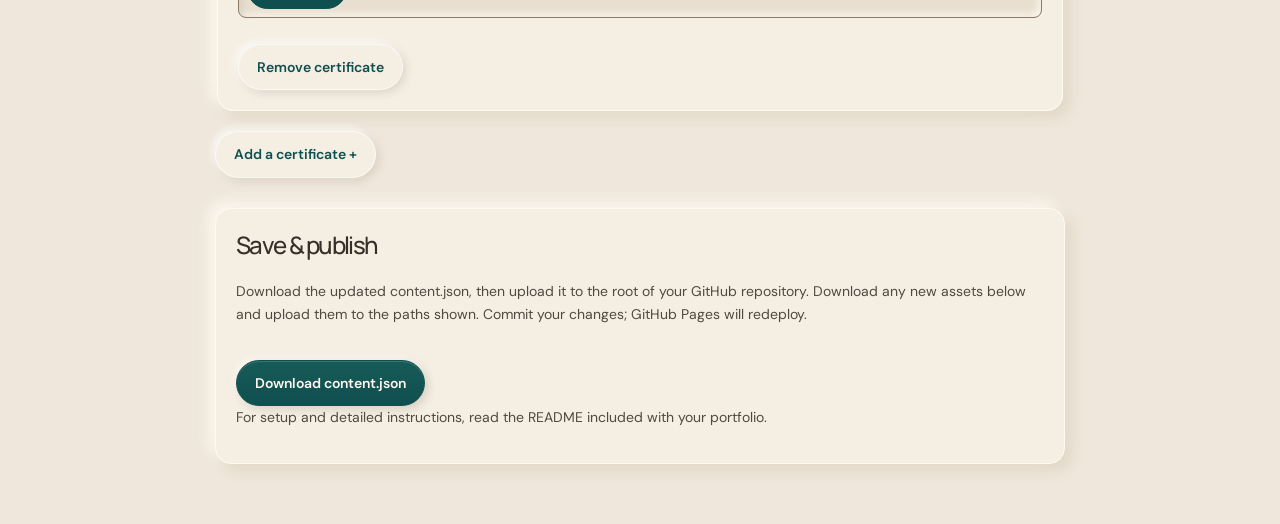
==== commit 29b9ff93: "Match favicon to the portfolio teal and cream branding" ====
--- a/editor.html
+++ b/editor.html
@@ -1 +1 @@
-<!doctype html><html lang="en"><head><meta charset="utf-8"><meta name="viewport" content="width=device-width,initial-scale=1"><title>Portfolio content editor | Dinuka Dilshan</title><meta name="robots" content="noindex"><link rel="stylesheet" href="styles.css?v=7"><script src="github-projects.js" defer></script><script src="editor.js?v=7" defer></script></head><body><main class="editor"><a class="text-link" href="index.html"> Back to portfolio</a><p class="eyebrow" style="margin-top:35px">OWNER WORKSPACE</p><h1>Make it your own.</h1><p class="help">This editor prepares files for your GitHub repository. Changes become public only after you upload and commit the downloaded files to GitHub. Nothing here changes the live site automatically.</p><p id="editor-status" class="ui-alert" role="status">Loading portfolio content…</p><div id="editor-controls" hidden><h2>Profile photo</h2><p class="help">Add a professional portrait in JPG, PNG, or WebP format. Your photo replaces the decorative diagram in the opening section. Download the prepared image and updated content.json, then upload both to GitHub.</p><label for="profile-file">Choose profile photo</label><input type="file" id="profile-file" accept="image/jpeg,image/png,image/webp"><img id="photo-preview" class="editor-photo-preview" alt="Profile photo preview" hidden><button class="button secondary" type="button" id="remove-photo">Remove profile photo</button><h2>Featured projects</h2><p class="help">Choose projects to feature. Use the order field to set the featured order (comma-separated repository names).</p><div id="pin-list"></div><label for="pin-order">Featured order</label><input id="pin-order"><h2>Resume</h2><p class="help">Select a new PDF. The editor downloads it with the standard filename. Upload it into your repository’s assets folder to replace your current resume.</p><label for="resume-file">New resume PDF</label><input type="file" id="resume-file" accept="application/pdf,.pdf"><h2>Certificates</h2><p class="help">Add certificate details and a PDF or image. Uploaded files are prepared for download, not sent to a server. Only add documents you want visitors to see.</p><div id="certificate-editor"></div><button class="button secondary" id="add-certificate" type="button">Add a certificate +</button><div class="editor-output"><h2 style="margin-top:0">Save & publish</h2><p class="help">Download the updated content.json, then upload it to the root of your GitHub repository. Download any new assets below and upload them to the paths shown. Commit your changes; GitHub Pages will redeploy.</p><button class="button primary" id="download-content" type="button">Download content.json</button><div id="asset-downloads"></div><p class="help">For setup and detailed instructions, read the README included with your portfolio.</p></div></div></main><div id="ui-toast-stack" class="ui-toast-stack" role="status" aria-live="polite" aria-atomic="false"></div><dialog id="ui-confirm-dialog" class="ui-confirm-dialog" role="alertdialog" aria-modal="true" aria-labelledby="ui-confirm-title" aria-describedby="ui-confirm-description"><svg class="ui-icon" viewBox="0 0 24 24" aria-hidden="true"><path d="M12 3 2 21h20L12 3Z"/><path d="M12 9v5m0 3h.01"/></svg><h2 id="ui-confirm-title">Remove this item?</h2><p id="ui-confirm-description">This changes your prepared portfolio content. Your live site stays unchanged until you publish.</p><form method="dialog"><button class="button secondary" value="cancel" autofocus>Cancel</button><button class="button primary" value="delete">Delete</button></form></dialog></body></html>
+<!doctype html><html lang="en"><head><meta charset="utf-8"><meta name="viewport" content="width=device-width,initial-scale=1"><title>Portfolio content editor | Dinuka Dilshan</title><meta name="robots" content="noindex"><link rel="icon" href="assets/favicon.svg?v=2" type="image/svg+xml"><link rel="stylesheet" href="styles.css?v=7"><script src="github-projects.js" defer></script><script src="editor.js?v=7" defer></script></head><body><main class="editor"><a class="text-link" href="index.html"> Back to portfolio</a><p class="eyebrow" style="margin-top:35px">OWNER WORKSPACE</p><h1>Make it your own.</h1><p class="help">This editor prepares files for your GitHub repository. Changes become public only after you upload and commit the downloaded files to GitHub. Nothing here changes the live site automatically.</p><p id="editor-status" class="ui-alert" role="status">Loading portfolio content…</p><div id="editor-controls" hidden><h2>Profile photo</h2><p class="help">Add a professional portrait in JPG, PNG, or WebP format. Your photo replaces the decorative diagram in the opening section. Download the prepared image and updated content.json, then upload both to GitHub.</p><label for="profile-file">Choose profile photo</label><input type="file" id="profile-file" accept="image/jpeg,image/png,image/webp"><img id="photo-preview" class="editor-photo-preview" alt="Profile photo preview" hidden><button class="button secondary" type="button" id="remove-photo">Remove profile photo</button><h2>Featured projects</h2><p class="help">Choose projects to feature. Use the order field to set the featured order (comma-separated repository names).</p><div id="pin-list"></div><label for="pin-order">Featured order</label><input id="pin-order"><h2>Resume</h2><p class="help">Select a new PDF. The editor downloads it with the standard filename. Upload it into your repository’s assets folder to replace your current resume.</p><label for="resume-file">New resume PDF</label><input type="file" id="resume-file" accept="application/pdf,.pdf"><h2>Certificates</h2><p class="help">Add certificate details and a PDF or image. Uploaded files are prepared for download, not sent to a server. Only add documents you want visitors to see.</p><div id="certificate-editor"></div><button class="button secondary" id="add-certificate" type="button">Add a certificate +</button><div class="editor-output"><h2 style="margin-top:0">Save & publish</h2><p class="help">Download the updated content.json, then upload it to the root of your GitHub repository. Download any new assets below and upload them to the paths shown. Commit your changes; GitHub Pages will redeploy.</p><button class="button primary" id="download-content" type="button">Download content.json</button><div id="asset-downloads"></div><p class="help">For setup and detailed instructions, read the README included with your portfolio.</p></div></div></main><div id="ui-toast-stack" class="ui-toast-stack" role="status" aria-live="polite" aria-atomic="false"></div><dialog id="ui-confirm-dialog" class="ui-confirm-dialog" role="alertdialog" aria-modal="true" aria-labelledby="ui-confirm-title" aria-describedby="ui-confirm-description"><svg class="ui-icon" viewBox="0 0 24 24" aria-hidden="true"><path d="M12 3 2 21h20L12 3Z"/><path d="M12 9v5m0 3h.01"/></svg><h2 id="ui-confirm-title">Remove this item?</h2><p id="ui-confirm-description">This changes your prepared portfolio content. Your live site stays unchanged until you publish.</p><form method="dialog"><button class="button secondary" value="cancel" autofocus>Cancel</button><button class="button primary" value="delete">Delete</button></form></dialog></body></html>
--- a/styles.css
+++ b/styles.css
@@ -556,7 +556,21 @@
 .activities { margin-top: 24px; }
 .certificates { border-radius: 24px; }
 .contact-section { border-radius: 24px 24px 0 0; }
-.email-link { padding-bottom: 12px; border-color: #577e72; }
+.email-link {
+  display: inline-flex; align-items: center; justify-content: center;
+  min-height: 48px; max-width: 100%; padding: 12px 20px;
+  border: var(--glass-border); border-radius: 999px;
+  background: var(--glass-bg-strong); color: var(--green);
+  box-shadow: 0 4px 0 #9bafa14d, 0 8px 18px #1f3c3c12, var(--glass-highlight);
+  font-size: clamp(.875rem, 1.6vw, 1.125rem); text-decoration: none;
+  overflow-wrap: anywhere;
+  transition: transform 180ms ease-out, box-shadow 180ms ease-out, background-color 180ms ease-out;
+}
+.email-link:hover {
+  background: #ffffffa6; transform: translateY(-3px);
+  box-shadow: 0 7px 0 #9bafa14d, 0 14px 24px #1f3c3c24, var(--glass-highlight);
+}
+.email-link:active { transform: translateY(2px); box-shadow: var(--surface-inset-shadow); }
 .g3-social-link { display: inline-flex; align-items: center; gap: 10px; color: var(--green); min-height: 48px; }
 .g3-icon-shell {
   width: 48px; height: 48px; display: inline-flex; flex-shrink: 0; align-items: center; justify-content: center;
@@ -649,7 +663,77 @@
   body::before { animation: none; }
   .g3-reveal { opacity: 1; --reveal-offset: 0px; transform: none !important; }
   .header.is-scrolled, .button:hover, .nav-contact:hover, .project-link:hover,
-  .g3-resume-link:hover, .g3-backtop:hover, .section-heading > .text-link:hover,
+  .g3-resume-link:hover, .g3-backtop:hover, .email-link:hover, .email-link:active, .section-heading > .text-link:hover,
   .header nav a:hover, .g3-footer-links a:hover, .filters button:hover,
   .tags span:hover, .g3-social-link:hover .g3-icon-shell, .g3-social-link:hover .g3-brand-icon { transform: none; }
 }
+
+/* Reference button skin: soft teal pills, cream secondary controls and inset
+   pressed states. No hard bottom edge, glossy overlay or movement. */
+.button, .nav-contact, .project-link, .g3-resume-link, .g3-backtop,
+.section-heading > .text-link, .email-link, .contact-links .g3-resume-link {
+  border-radius: 999px; border: 1px solid #ffffffa6;
+  background: var(--panel); color: var(--green); font-weight: 600;
+  box-shadow: 3px 3px 8px #7e6d5330, -3px -3px 7px #ffffffbf;
+  transform: none;
+  transition: background-color 180ms ease-out, border-color 180ms ease-out, box-shadow 180ms ease-out;
+}
+.button.primary, .nav-contact, .project-link {
+  background: linear-gradient(180deg, #175b58, #0f4f4f);
+  border-color: #0f4f4f; color: var(--on-primary);
+  box-shadow: 3px 3px 8px #61543d33, -2px -2px 6px #ffffffa6, inset 0 1px 0 #ffffff26;
+}
+.primary::after, .nav-contact::after, .project-link::after { display: none; }
+.button:hover, .nav-contact:hover, .project-link:hover, .g3-resume-link:hover,
+.g3-backtop:hover, .section-heading > .text-link:hover, .email-link:hover {
+  background: #faf4ea; border-color: #ffffffcc; transform: none;
+  box-shadow: 4px 4px 10px #7e6d5338, -3px -3px 8px #ffffffcc;
+}
+.button.primary:hover, .nav-contact:hover, .project-link:hover {
+  background: linear-gradient(180deg, #1a625e, #105451);
+  color: var(--on-primary); border-color: #105451;
+  box-shadow: 4px 4px 10px #61543d38, -2px -2px 7px #ffffffb3, inset 0 1px 0 #ffffff26;
+}
+.button:active, .nav-contact:active, .project-link:active, .g3-resume-link:active,
+.g3-backtop:active, .section-heading > .text-link:active, .email-link:active {
+  background: var(--surface-inset); transform: none;
+  box-shadow: inset 3px 3px 7px #a38f724d, inset -3px -3px 7px #fffaf1cc;
+}
+.button.primary:active, .nav-contact:active, .project-link:active {
+  background: var(--green); color: var(--on-primary);
+  box-shadow: inset 3px 3px 6px #00232361, inset -2px -2px 5px #ffffff1f;
+}
+.button:disabled, .button[aria-disabled="true"] {
+  background: var(--disabled-bg); color: var(--disabled-text); border-color: var(--disabled-bg);
+  box-shadow: none; transform: none;
+}
+.button.primary[aria-busy="true"] {
+  background: var(--green); color: var(--on-primary);
+  box-shadow: inset 3px 3px 6px #00232361, inset -2px -2px 5px #ffffff1f;
+}
+.filters button, .nav-toggle, .g3-icon-shell {
+  border: 1px solid #ffffffa6; background: var(--panel); border-radius: 12px;
+  box-shadow: 2px 2px 6px #7e6d5329, -2px -2px 6px #ffffffb3; transform: none;
+}
+.filters button { border-radius: 999px; }
+.filters button:hover, .nav-toggle:hover, .g3-social-link:hover .g3-icon-shell {
+  background: #faf4ea; border-color: #ffffffcc;
+  box-shadow: 3px 3px 8px #7e6d5333, -2px -2px 7px #ffffffbf; transform: none;
+}
+.filters button.active, .filters button.active:hover {
+  background: var(--green); color: var(--on-primary); border-color: var(--green);
+  box-shadow: inset 2px 2px 5px #00232340, inset -1px -1px 3px #ffffff1a;
+}
+.filters button:active, .nav-toggle[aria-expanded="true"], .g3-social-link:active .g3-icon-shell {
+  background: var(--surface-inset); transform: none;
+  box-shadow: inset 2px 2px 5px #a38f724d, inset -2px -2px 5px #fffaf1bf;
+}
+.g3-social-link:hover .g3-brand-icon { transform: none; }
+.header nav a:hover, .g3-footer-links a:hover { transform: none; box-shadow: none; }
+.header nav a.is-active, .g3-footer-links a.is-active { box-shadow: none; }
+
+.filters button.active:active { background: #083636; color: var(--on-primary); }
+
+/* Keep the email action with the contact introduction and social links. */
+#contact .contact-bottom { display: flex; flex-direction: column; align-items: flex-start; gap: 24px; }
+#contact .email-link { margin-top: 0; }
